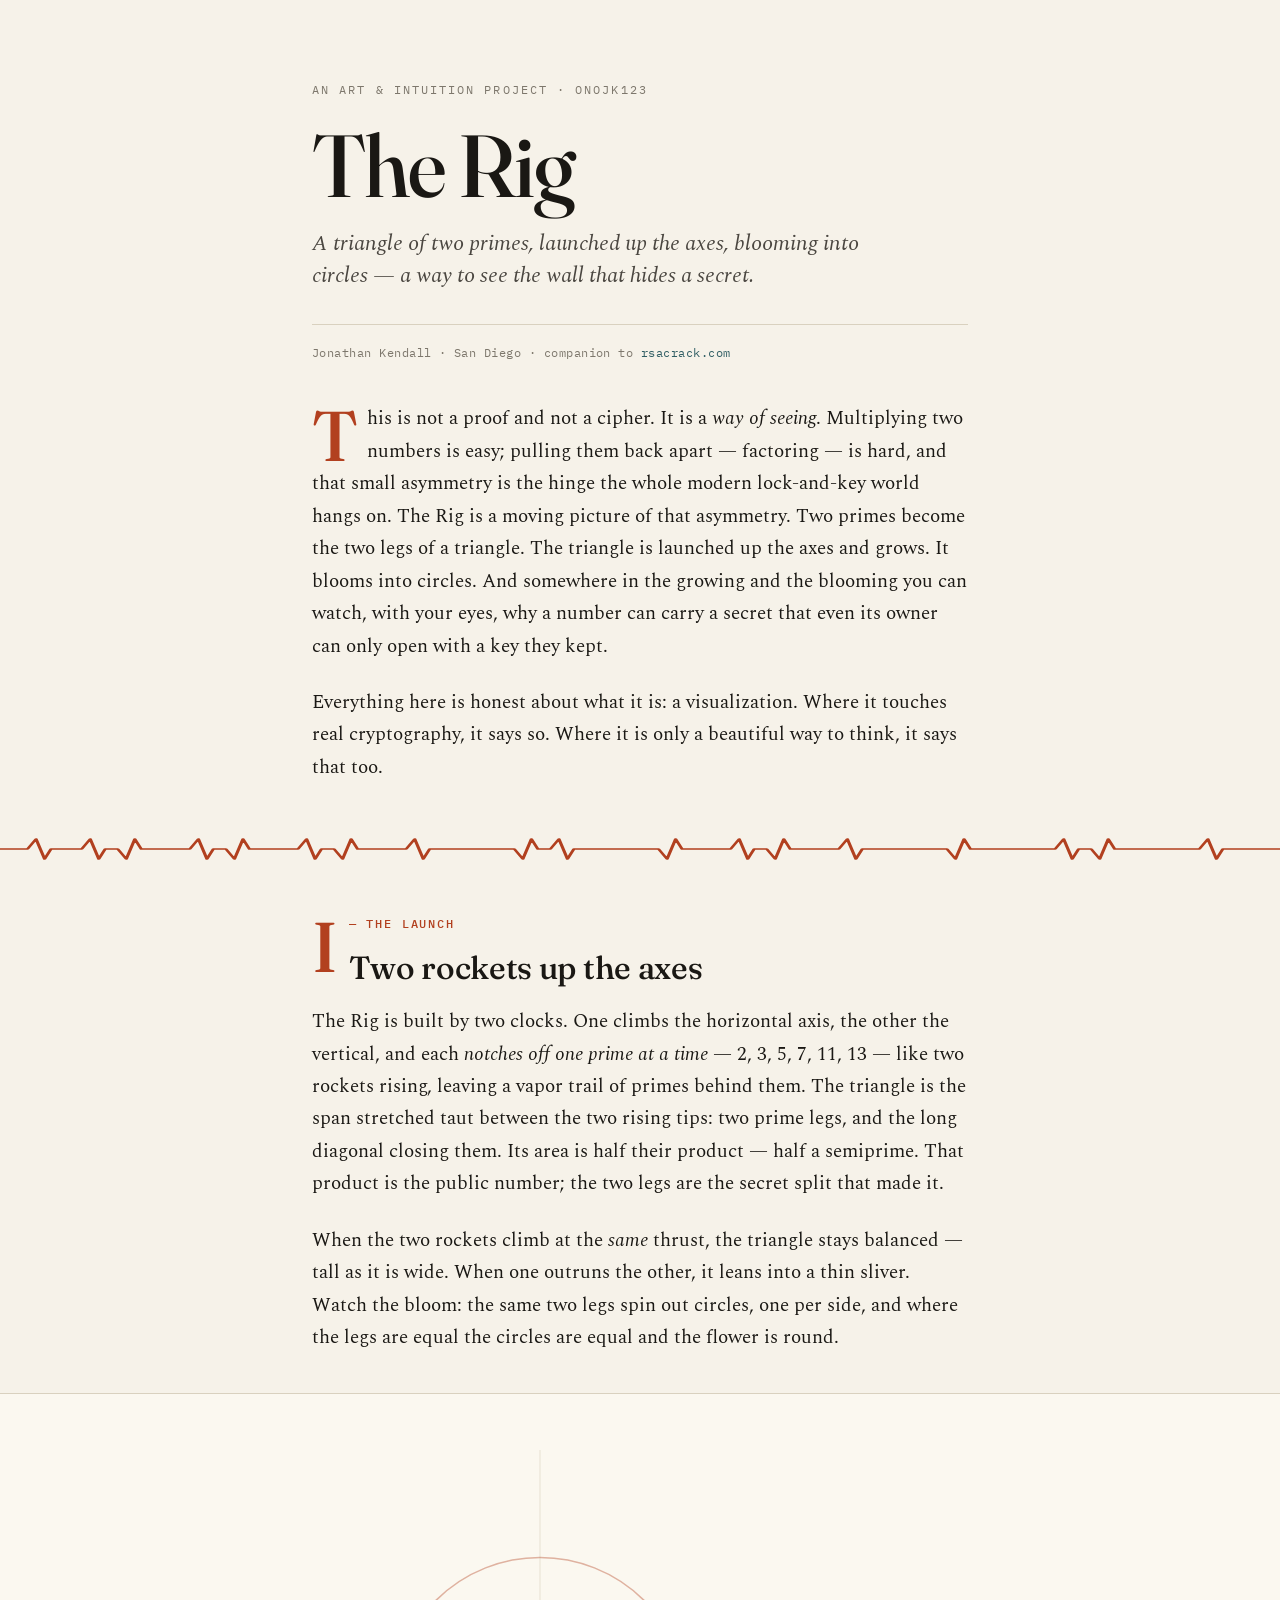
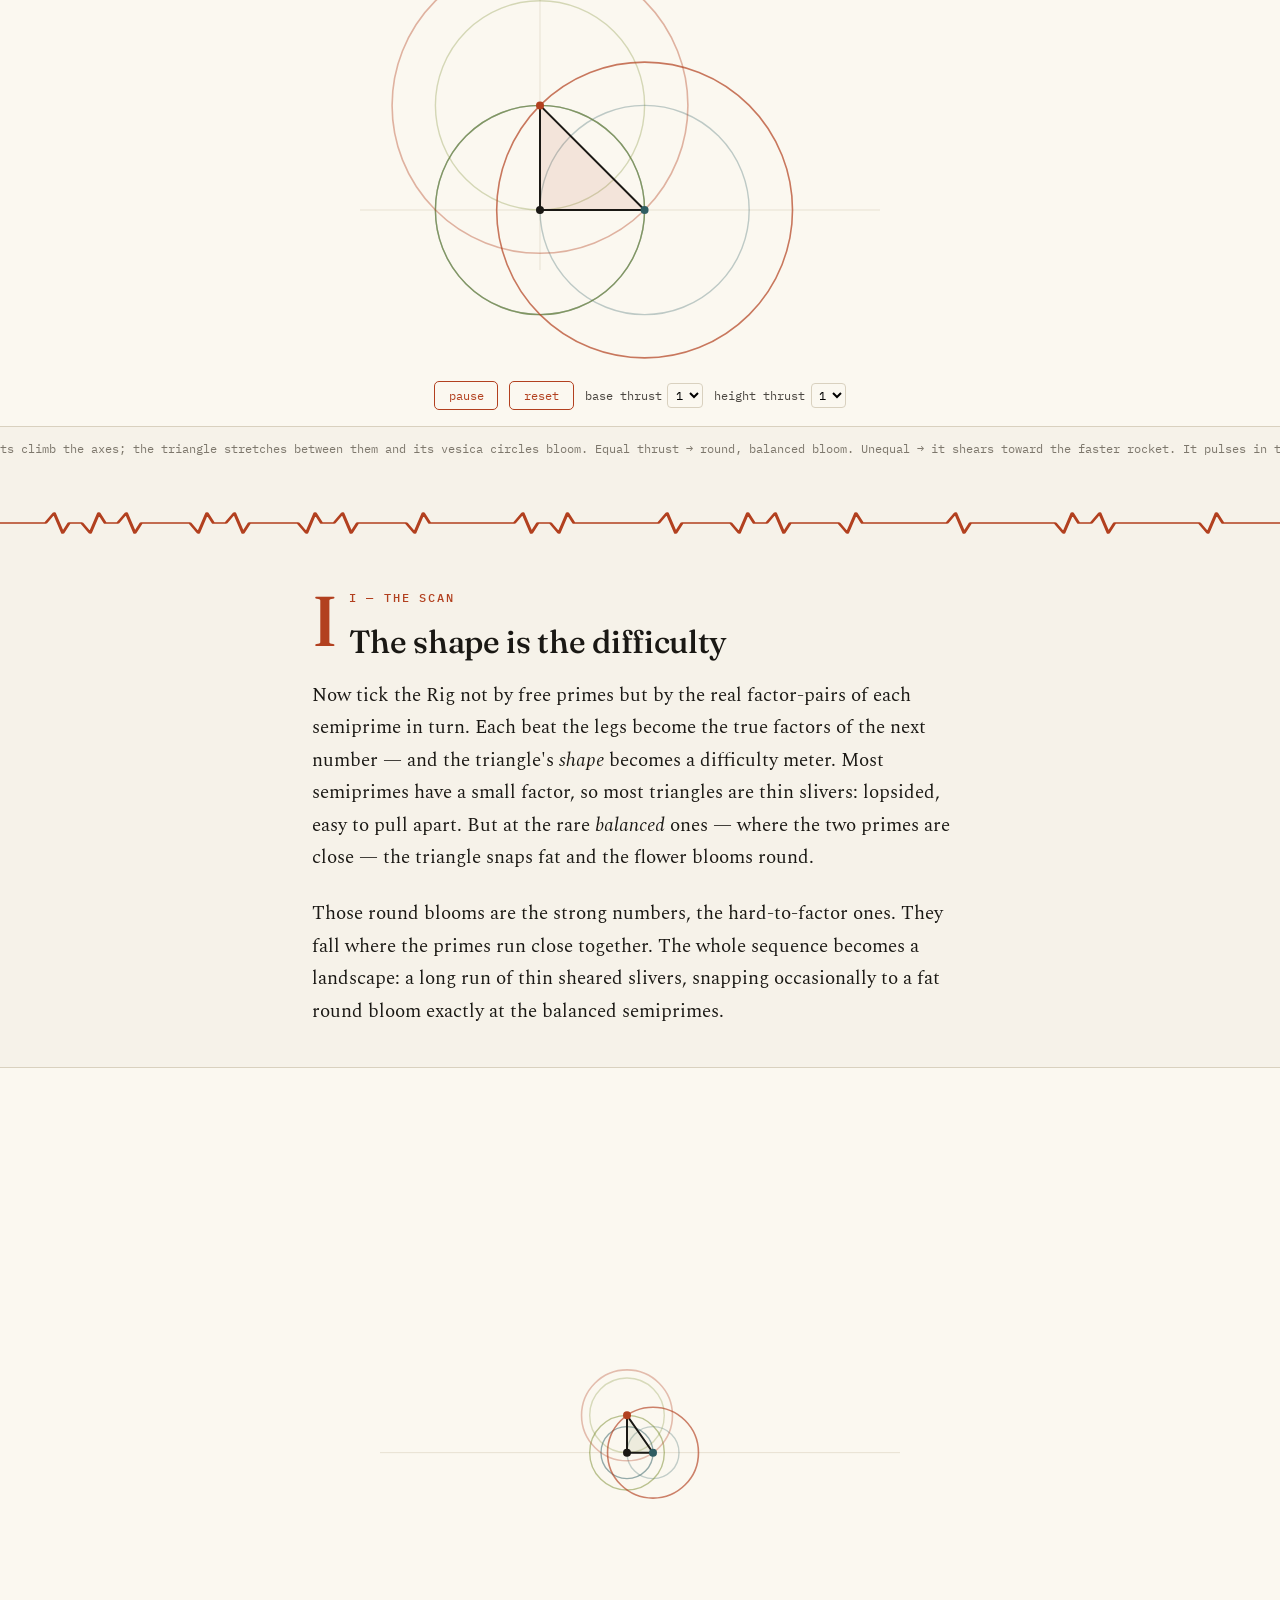
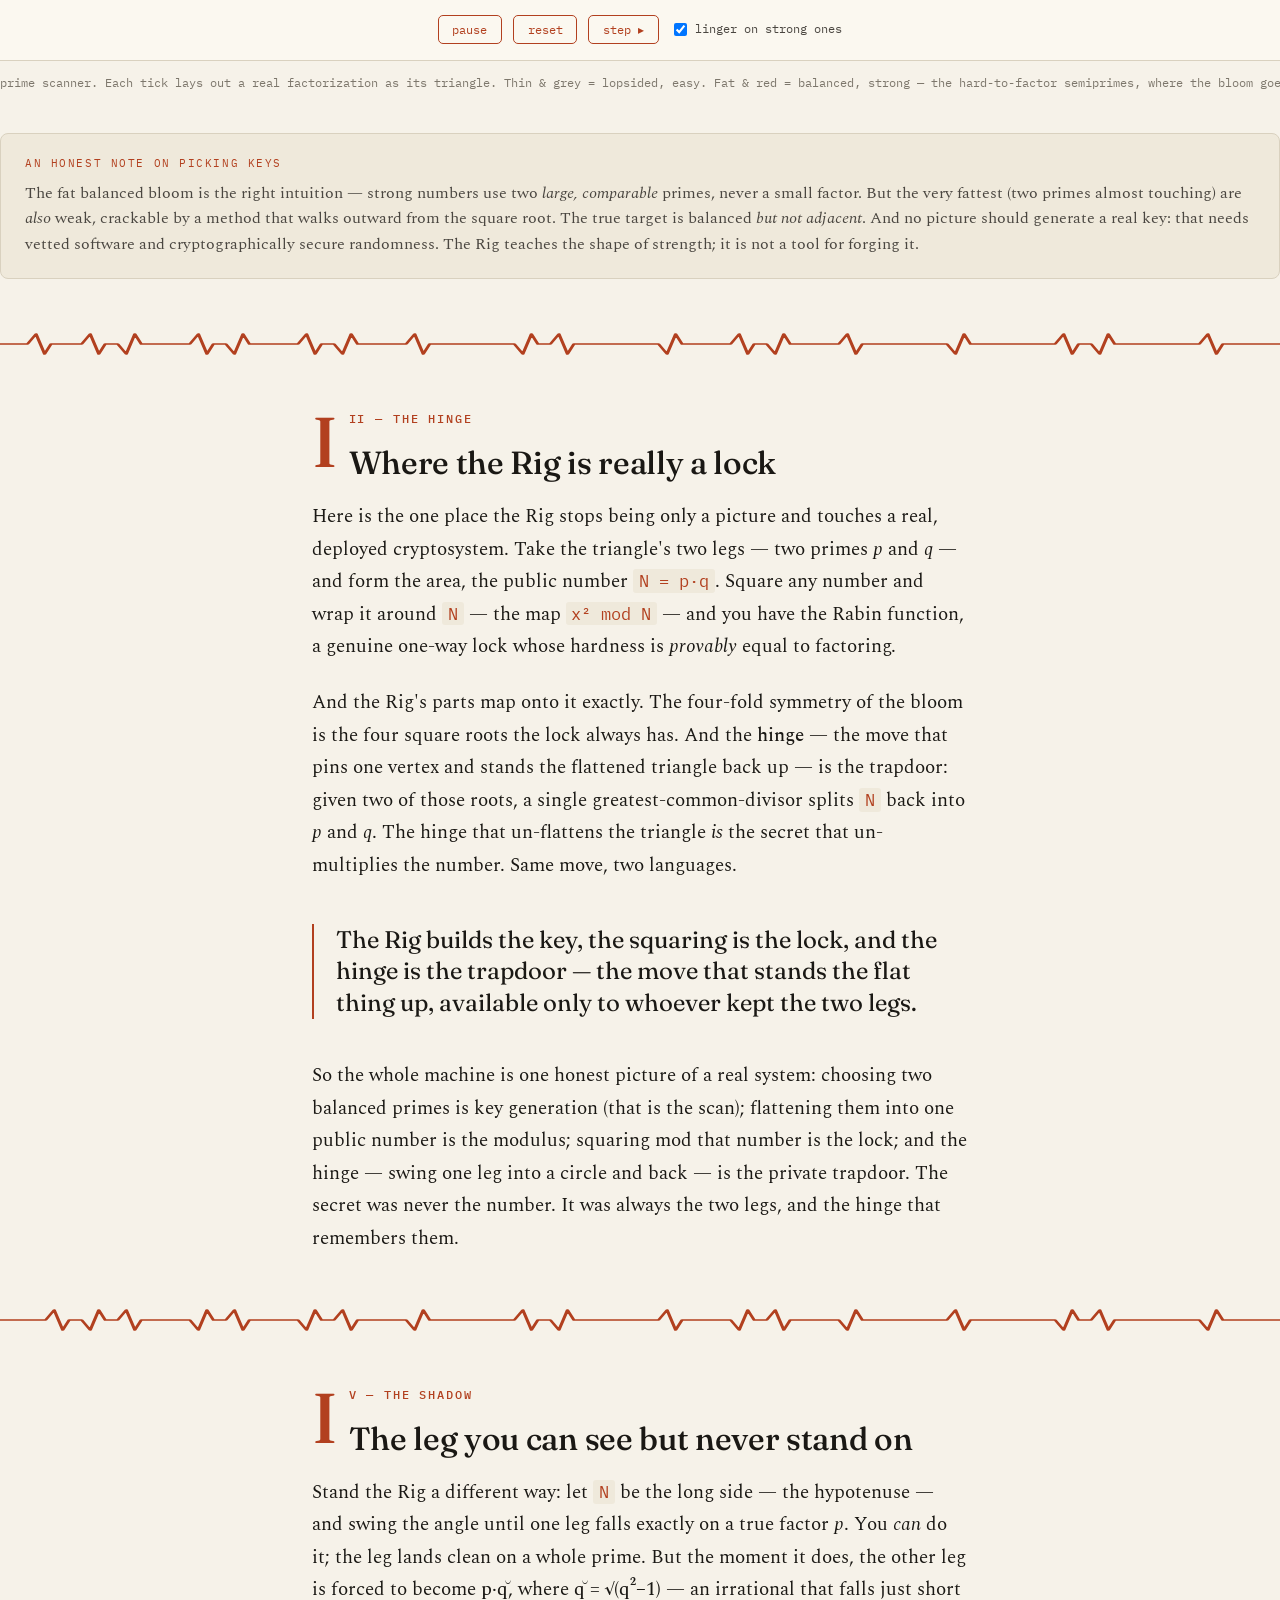
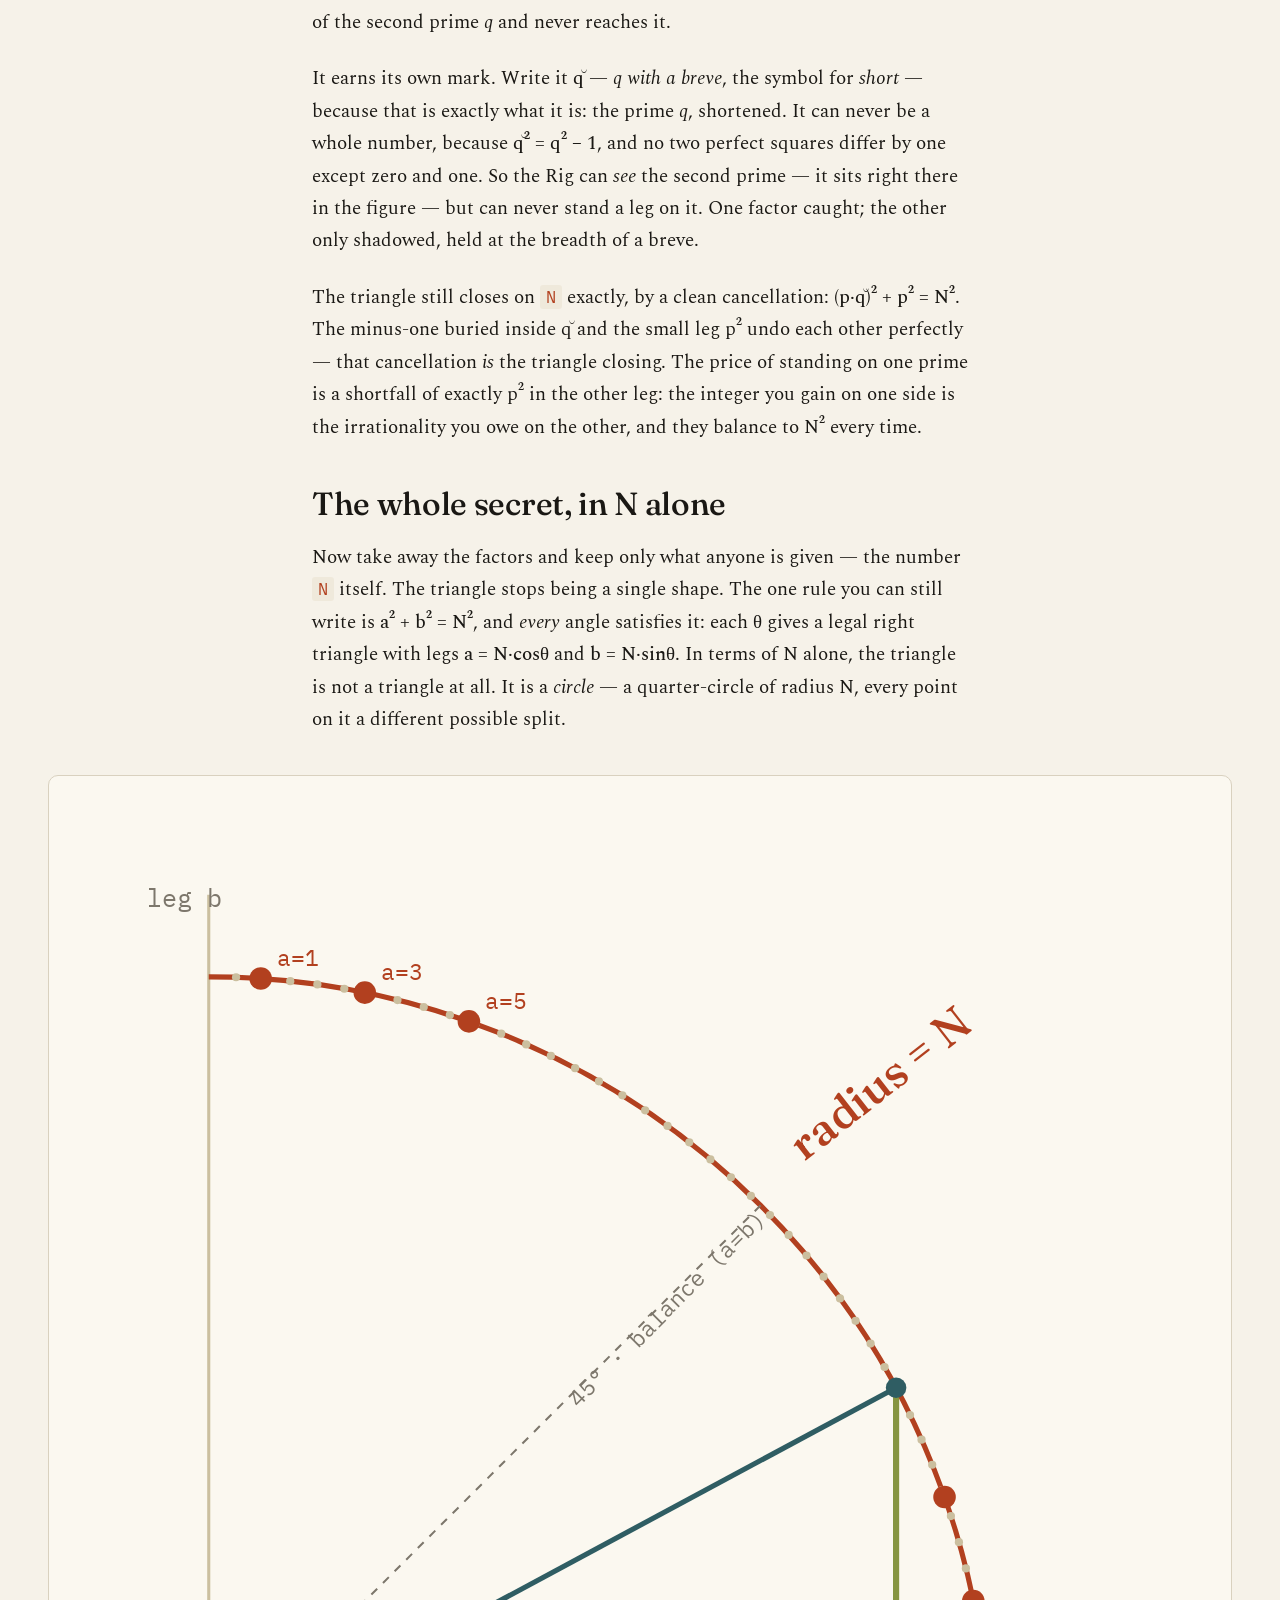
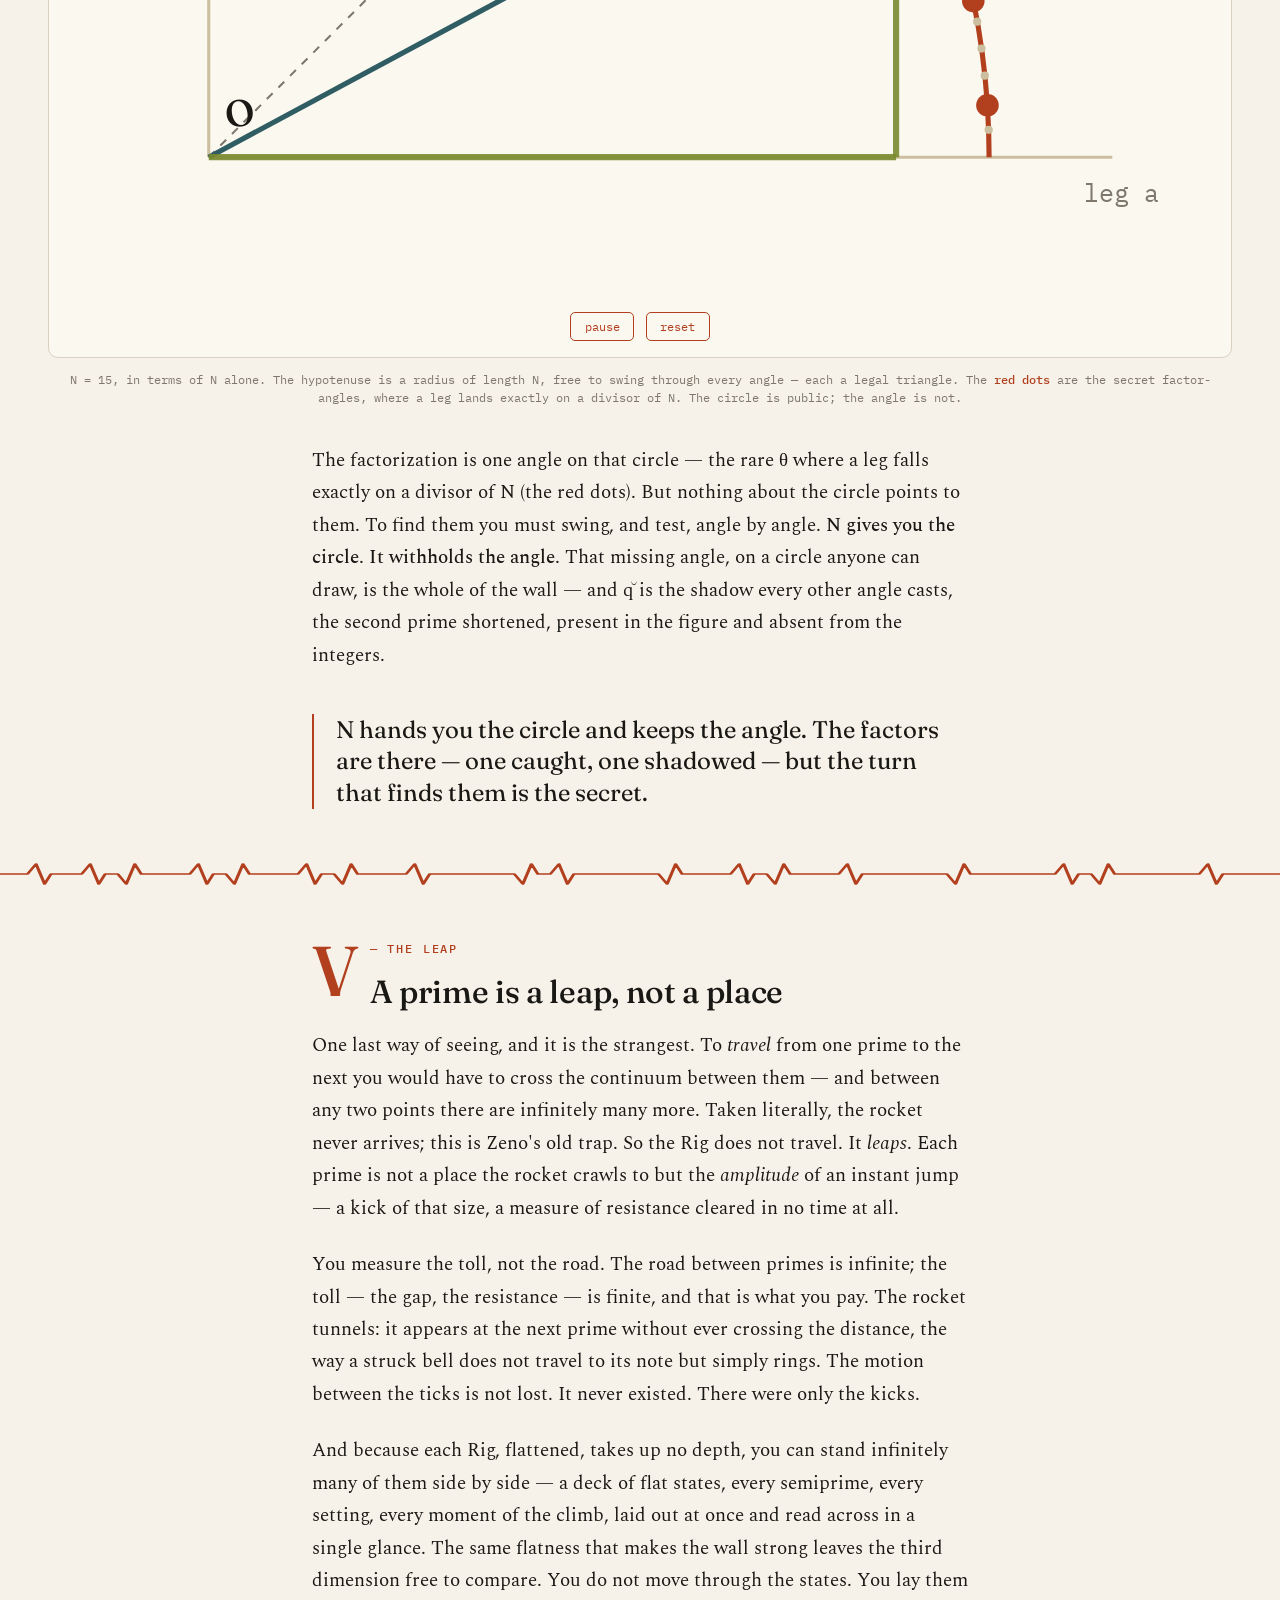
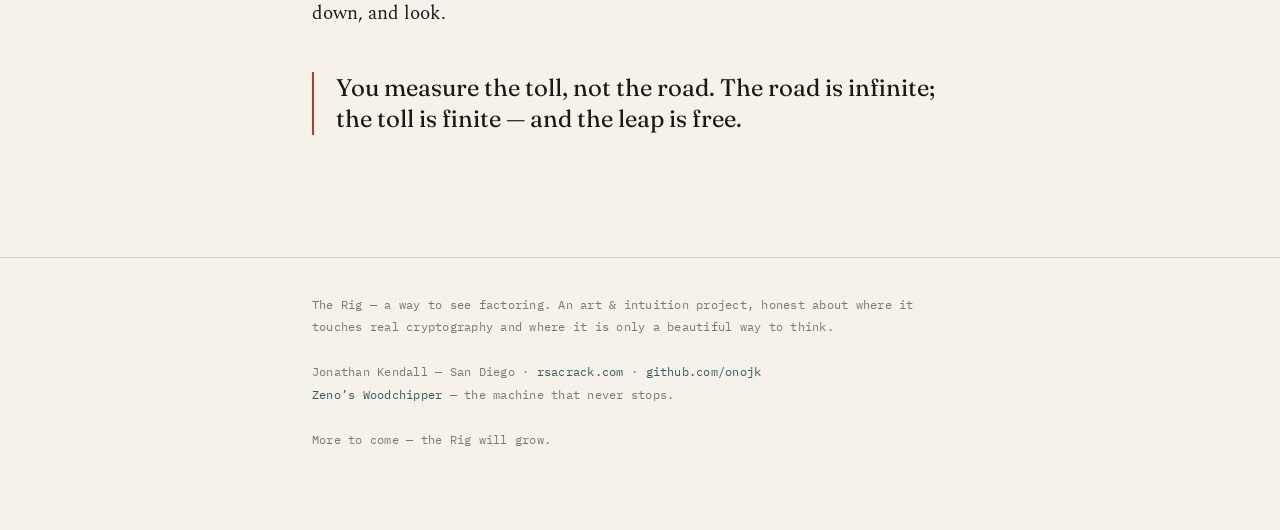
==== index.html @ 9f6d3a85 "Link Zeno's Woodchipper from the main page footer" ====
<!DOCTYPE html>
<html lang="en">
<head>
<meta charset="utf-8">
<meta name="viewport" content="width=device-width, initial-scale=1">
<title>The Rig — a way to see factoring</title>
<meta name="description" content="The Rig: a moving geometric picture of factoring and one-way functions. A triangle of two primes, launched up the axes, blooming into circles — a way to SEE why some numbers keep a secret. An art-and-intuition project by Jonathan Kendall.">
<meta property="og:title" content="The Rig — a way to see factoring">
<meta property="og:description" content="A triangle of two primes, launched up the axes, blooming into circles. A way to see the wall that hides a secret.">
<link rel="preconnect" href="https://fonts.googleapis.com">
<link rel="preconnect" href="https://fonts.gstatic.com" crossorigin>
<link href="https://fonts.googleapis.com/css2?family=Fraunces:opsz,wght@9..144,400;9..144,500;9..144,600&family=Spectral:ital,wght@0,400;0,500;1,400&family=IBM+Plex+Mono:wght@400;500&display=swap" rel="stylesheet">
<style>
  :root{
    --ink:#1a1814; --ink-soft:#4a4640; --ink-faint:#7d776c;
    --paper:#f6f2e9; --paper-deep:#efe9db; --line:#d9d1bf;
    --kink:#b2401f; --turn:#2f5d63; --leaf:#7a8b2f; --maxw:44rem;
  }
  *{box-sizing:border-box}
  html{-webkit-text-size-adjust:100%;scroll-behavior:smooth}
  body{margin:0;background:var(--paper);color:var(--ink);
    font-family:"Spectral",Georgia,serif;font-size:1.18rem;line-height:1.72;font-weight:400;
    -webkit-font-smoothing:antialiased;text-rendering:optimizeLegibility;}
  .wrap{max-width:var(--maxw);margin:0 auto;padding:0 1.5rem}

  header.masthead{padding:5rem 0 0;margin-bottom:2.5rem}
  .eyebrow{font-family:"IBM Plex Mono",monospace;font-size:.72rem;letter-spacing:.18em;
    text-transform:uppercase;color:var(--ink-faint);margin:0 0 1.4rem;}
  h1{font-family:"Fraunces",Georgia,serif;font-weight:500;font-size:clamp(3rem,9vw,5.5rem);
    line-height:.98;letter-spacing:-.02em;margin:0 0 1.2rem;}
  .standfirst{font-size:1.35rem;line-height:1.5;color:var(--ink-soft);font-style:italic;
    max-width:36rem;margin:0 0 2rem;}
  .byline{font-family:"IBM Plex Mono",monospace;font-size:.74rem;letter-spacing:.04em;
    color:var(--ink-faint);border-top:1px solid var(--line);padding-top:1.1rem;}
  .byline a{color:var(--turn);text-decoration:none;border-bottom:1px solid transparent;transition:border-color .2s}
  .byline a:hover{border-color:var(--turn)}

  .kinkrule{display:block;width:100%;height:34px;margin:3rem 0;overflow:visible}
  .kinkrule path{fill:none;stroke:var(--kink);stroke-width:1.5;stroke-linecap:round;stroke-linejoin:round}

  main{padding-bottom:1rem}
  p{margin:0 0 1.5rem}
  section > .wrap > p:first-of-type::first-letter{font-family:"Fraunces",serif;font-weight:500;float:left;
    font-size:4.4rem;line-height:.78;padding:.35rem .55rem 0 0;color:var(--kink);}
  h2{font-family:"Fraunces",Georgia,serif;font-weight:500;font-size:2rem;line-height:1.1;
    letter-spacing:-.01em;margin:1rem 0 1.3rem;color:var(--ink);}
  .section-no{display:block;font-family:"IBM Plex Mono",monospace;font-size:.72rem;letter-spacing:.16em;
    color:var(--kink);margin-bottom:.5rem;font-weight:500;}
  em{font-style:italic}
  strong{font-weight:500;color:var(--ink)}
  code{font-family:"IBM Plex Mono",monospace;font-size:.88em;background:var(--paper-deep);
    padding:.05em .35em;border-radius:3px;color:var(--kink);}

  blockquote{margin:2.6rem 0;padding:0 0 0 1.4rem;border-left:2px solid var(--kink);
    font-family:"Fraunces",serif;font-weight:400;font-size:1.5rem;line-height:1.32;color:var(--ink);}
  blockquote p{margin:0}

  figure{margin:2.4rem 0}
  figure.full{max-width:none;margin-left:calc(-1*max(0px,(100vw - var(--maxw))/2 - 1.5rem));
    margin-right:calc(-1*max(0px,(100vw - var(--maxw))/2 - 1.5rem));}
  .stage{background:#fbf8f0;border:1px solid var(--line);border-radius:10px;padding:1rem;
    display:flex;flex-direction:column;align-items:center;position:relative;}
  .stage canvas{display:block;max-width:100%;border-radius:6px;}
  figcaption{font-family:"IBM Plex Mono",monospace;font-size:.74rem;color:var(--ink-faint);
    margin-top:.8rem;line-height:1.5;text-align:center;}
  .controls{margin-top:.7rem;display:flex;gap:.7rem;flex-wrap:wrap;justify-content:center;align-items:center}
  button{font-family:"IBM Plex Mono",monospace;font-size:.76rem;padding:.38rem .85rem;border:1px solid var(--kink);
    background:#fbf8f0;color:var(--kink);border-radius:5px;cursor:pointer;transition:all .15s}
  button:hover{background:var(--kink);color:#fbf8f0}
  .controls label{font-family:"IBM Plex Mono",monospace;font-size:.74rem;color:var(--ink-soft);display:flex;align-items:center;gap:.35rem}
  select{font-family:"IBM Plex Mono",monospace;font-size:.74rem;padding:.2rem;border:1px solid var(--line);border-radius:4px;background:#fbf8f0}
  .readout{position:absolute;top:14px;left:18px;font-family:"IBM Plex Mono",monospace;font-size:.76rem;color:var(--ink-soft);line-height:1.5;pointer-events:none}
  .readout b{color:var(--kink)}
  .tag{display:inline-block;margin-top:3px;padding:1px 7px;border-radius:3px;font-size:.7rem}
  .tag.s{background:var(--kink);color:#fbf8f0}
  .tag.w{background:#dfe3d2;color:#5a5f3a}

  .honest{background:var(--paper-deep);border:1px solid var(--line);border-radius:8px;
    padding:1.3rem 1.5rem;margin:2.6rem 0;font-size:1rem;line-height:1.6;color:var(--ink-soft)}
  .honest .lbl{font-family:"IBM Plex Mono",monospace;font-size:.7rem;letter-spacing:.14em;
    text-transform:uppercase;color:var(--kink);margin-bottom:.5rem}

  footer{margin-top:4rem;border-top:1px solid var(--line);padding:2.2rem 0 5rem;
    font-family:"IBM Plex Mono",monospace;font-size:.78rem;line-height:1.8;color:var(--ink-faint);letter-spacing:.02em;}
  footer a{color:var(--turn);text-decoration:none;border-bottom:1px solid transparent;transition:border-color .2s}
  footer a:hover{border-color:var(--turn)}

  @media (max-width:560px){
    body{font-size:1.08rem}
    header.masthead{padding-top:3rem}
    .standfirst{font-size:1.15rem}
    figure.full{margin-left:-1rem;margin-right:-1rem}
  }
  @media (prefers-reduced-motion:no-preference){
    .kinkrule path{stroke-dasharray:1400;stroke-dashoffset:1400;animation:draw 2.4s ease-out forwards}
    @keyframes draw{to{stroke-dashoffset:0}}
  }
</style>
</head>
<body>
<header class="masthead">
  <div class="wrap">
    <p class="eyebrow">An art &amp; intuition project · onojk123</p>
    <h1>The Rig</h1>
    <p class="standfirst">A triangle of two primes, launched up the axes, blooming into circles — a way to <em>see</em> the wall that hides a secret.</p>
    <p class="byline">Jonathan Kendall · San Diego · companion to <a href="https://rsacrack.com">rsacrack.com</a></p>
  </div>
</header>

<main>

<section>
  <div class="wrap">
    <p>This is not a proof and not a cipher. It is a <em>way of seeing</em>. Multiplying two numbers is easy; pulling them back apart — factoring — is hard, and that small asymmetry is the hinge the whole modern lock-and-key world hangs on. The Rig is a moving picture of that asymmetry. Two primes become the two legs of a triangle. The triangle is launched up the axes and grows. It blooms into circles. And somewhere in the growing and the blooming you can watch, with your eyes, why a number can carry a secret that even its owner can only open with a key they kept.</p>
    <p>Everything here is honest about what it is: a visualization. Where it touches real cryptography, it says so. Where it is only a beautiful way to think, it says that too.</p>
  </div>
</section>

<svg class="kinkrule" viewBox="0 0 600 34" preserveAspectRatio="none" aria-hidden="true">
  <title>A rule that kinks only at the prime numbers, thinning as they do</title>
  <path d="M0,17 L12.9,17 L16.9,7 L20.9,27 L23.9,17 L38.3,17 L42.3,7 L46.3,27 L49.3,17 L55.2,17 L59.2,27 L63.2,7 L66.2,17 L89.0,17 L93.0,7 L97.0,27 L100.0,17 L105.9,17 L109.9,27 L113.9,7 L116.9,17 L139.7,17 L143.7,7 L147.7,27 L150.7,17 L156.6,17 L160.6,27 L164.6,7 L167.6,17 L190.4,17 L194.4,7 L198.4,27 L201.4,17 L241.1,17 L245.1,27 L249.1,7 L252.1,17 L258.0,17 L262.0,7 L266.0,27 L269.0,17 L308.7,17 L312.7,27 L316.7,7 L319.7,17 L342.5,17 L346.5,7 L350.5,27 L353.5,17 L359.4,17 L363.4,27 L367.4,7 L370.4,17 L393.2,17 L397.2,7 L401.2,27 L404.2,17 L443.9,17 L447.9,27 L451.9,7 L454.9,17 L494.6,17 L498.6,7 L502.6,27 L505.6,17 L511.5,17 L515.5,27 L519.5,7 L522.5,17 L562.2,17 L566.2,7 L570.2,27 L573.2,17 L600,17"/>
</svg>

<section>
  <div class="wrap">
    <p class="section-no">I — THE LAUNCH</p>
    <h2>Two rockets up the axes</h2>
    <p>The Rig is built by two clocks. One climbs the horizontal axis, the other the vertical, and each <em>notches off one prime at a time</em> — 2, 3, 5, 7, 11, 13 — like two rockets rising, leaving a vapor trail of primes behind them. The triangle is the span stretched taut between the two rising tips: two prime legs, and the long diagonal closing them. Its area is half their product — half a semiprime. That product is the public number; the two legs are the secret split that made it.</p>
    <p>When the two rockets climb at the <em>same</em> thrust, the triangle stays balanced — tall as it is wide. When one outruns the other, it leans into a thin sliver. Watch the bloom: the same two legs spin out circles, one per side, and where the legs are equal the circles are equal and the flower is round.</p>
  </div>

  <figure class="full">
    <div class="stage">
      <canvas id="flower" width="600" height="560"></canvas>
      <div class="readout" id="flowerHud"></div>
      <div class="controls">
        <button id="flowerPlay">pause</button>
        <button id="flowerReset">reset</button>
        <label>base thrust <select id="rb"><option>1</option><option>2</option><option>3</option></select></label>
        <label>height thrust <select id="rh"><option>1</option><option>2</option><option>3</option></select></label>
      </div>
    </div>
    <figcaption>The breathing rig. Two prime-rockets climb the axes; the triangle stretches between them and its vesica circles bloom. Equal thrust → round, balanced bloom. Unequal → it shears toward the faster rocket. It pulses in the jagged meter of the prime gaps.</figcaption>
  </figure>
</section>

<svg class="kinkrule" viewBox="0 0 600 34" preserveAspectRatio="none" aria-hidden="true">
  <title>The prime rule, thinning rightward</title>
  <path d="M0,17 L21.4,17 L25.4,7 L29.4,27 L32.4,17 L38.3,17 L42.3,27 L46.3,7 L49.3,17 L55.2,17 L59.2,7 L63.2,27 L66.2,17 L89.0,17 L93.0,27 L97.0,7 L100.0,17 L105.9,17 L109.9,7 L113.9,27 L116.9,17 L139.7,17 L143.7,27 L147.7,7 L150.7,17 L156.6,17 L160.6,7 L164.6,27 L167.6,17 L190.4,17 L194.4,27 L198.4,7 L201.4,17 L241.1,17 L245.1,7 L249.1,27 L252.1,17 L258.0,17 L262.0,27 L266.0,7 L269.0,17 L308.7,17 L312.7,7 L316.7,27 L319.7,17 L342.5,17 L346.5,27 L350.5,7 L353.5,17 L359.4,17 L363.4,7 L367.4,27 L370.4,17 L393.2,17 L397.2,27 L401.2,7 L404.2,17 L443.9,17 L447.9,7 L451.9,27 L454.9,17 L494.6,17 L498.6,27 L502.6,7 L505.6,17 L511.5,17 L515.5,7 L519.5,27 L522.5,17 L562.2,17 L566.2,27 L570.2,7 L573.2,17 L600,17"/>
</svg>

<section>
  <div class="wrap">
    <p class="section-no">II — THE SCAN</p>
    <h2>The shape is the difficulty</h2>
    <p>Now tick the Rig not by free primes but by the real factor-pairs of each semiprime in turn. Each beat the legs become the true factors of the next number — and the triangle's <em>shape</em> becomes a difficulty meter. Most semiprimes have a small factor, so most triangles are thin slivers: lopsided, easy to pull apart. But at the rare <em>balanced</em> ones — where the two primes are close — the triangle snaps fat and the flower blooms round.</p>
    <p>Those round blooms are the strong numbers, the hard-to-factor ones. They fall where the primes run close together. The whole sequence becomes a landscape: a long run of thin sheared slivers, snapping occasionally to a fat round bloom exactly at the balanced semiprimes.</p>
  </div>

  <figure class="full">
    <div class="stage">
      <canvas id="scanner" width="600" height="520"></canvas>
      <div class="readout" id="scanHud"></div>
      <div class="controls">
        <button id="scanPlay">pause</button>
        <button id="scanReset">reset</button>
        <button id="scanStep">step ▸</button>
        <label><input type="checkbox" id="scanHold" checked> linger on strong ones</label>
      </div>
    </div>
    <figcaption>The semiprime scanner. Each tick lays out a real factorization as its triangle. Thin &amp; grey = lopsided, easy. Fat &amp; red = balanced, strong — the hard-to-factor semiprimes, where the bloom goes round.</figcaption>
  </figure>

  <div class="honest">
    <div class="lbl">An honest note on picking keys</div>
    The fat balanced bloom is the right intuition — strong numbers use two <em>large, comparable</em> primes, never a small factor. But the very fattest (two primes almost touching) are <em>also</em> weak, crackable by a method that walks outward from the square root. The true target is balanced <em>but not adjacent</em>. And no picture should generate a real key: that needs vetted software and cryptographically secure randomness. The Rig teaches the shape of strength; it is not a tool for forging it.
  </div>
</section>

<svg class="kinkrule" viewBox="0 0 600 34" preserveAspectRatio="none" aria-hidden="true">
  <title>The prime rule</title>
  <path d="M0,17 L12.9,17 L16.9,7 L20.9,27 L23.9,17 L38.3,17 L42.3,7 L46.3,27 L49.3,17 L55.2,17 L59.2,27 L63.2,7 L66.2,17 L89.0,17 L93.0,7 L97.0,27 L100.0,17 L105.9,17 L109.9,27 L113.9,7 L116.9,17 L139.7,17 L143.7,7 L147.7,27 L150.7,17 L156.6,17 L160.6,27 L164.6,7 L167.6,17 L190.4,17 L194.4,7 L198.4,27 L201.4,17 L241.1,17 L245.1,27 L249.1,7 L252.1,17 L258.0,17 L262.0,7 L266.0,27 L269.0,17 L308.7,17 L312.7,27 L316.7,7 L319.7,17 L342.5,17 L346.5,7 L350.5,27 L353.5,17 L359.4,17 L363.4,27 L367.4,7 L370.4,17 L393.2,17 L397.2,7 L401.2,27 L404.2,17 L443.9,17 L447.9,27 L451.9,7 L454.9,17 L494.6,17 L498.6,7 L502.6,27 L505.6,17 L511.5,17 L515.5,27 L519.5,7 L522.5,17 L562.2,17 L566.2,7 L570.2,27 L573.2,17 L600,17"/>
</svg>

<section>
  <div class="wrap">
    <p class="section-no">III — THE HINGE</p>
    <h2>Where the Rig is really a lock</h2>
    <p>Here is the one place the Rig stops being only a picture and touches a real, deployed cryptosystem. Take the triangle's two legs — two primes <em>p</em> and <em>q</em> — and form the area, the public number <code>N = p·q</code>. Square any number and wrap it around <code>N</code> — the map <code>x² mod N</code> — and you have the Rabin function, a genuine one-way lock whose hardness is <em>provably</em> equal to factoring.</p>
    <p>And the Rig's parts map onto it exactly. The four-fold symmetry of the bloom is the four square roots the lock always has. And the <strong>hinge</strong> — the move that pins one vertex and stands the flattened triangle back up — is the trapdoor: given two of those roots, a single greatest-common-divisor splits <code>N</code> back into <em>p</em> and <em>q</em>. The hinge that un-flattens the triangle <em>is</em> the secret that un-multiplies the number. Same move, two languages.</p>
    <blockquote><p>The Rig builds the key, the squaring is the lock, and the hinge is the trapdoor — the move that stands the flat thing up, available only to whoever kept the two legs.</p></blockquote>
    <p>So the whole machine is one honest picture of a real system: choosing two balanced primes is key generation (that is the scan); flattening them into one public number is the modulus; squaring mod that number is the lock; and the hinge — swing one leg into a circle and back — is the private trapdoor. The secret was never the number. It was always the two legs, and the hinge that remembers them.</p>
  </div>
</section>

<svg class="kinkrule" viewBox="0 0 600 34" preserveAspectRatio="none" aria-hidden="true">
  <title>The prime rule</title>
  <path d="M0,17 L21.4,17 L25.4,7 L29.4,27 L32.4,17 L38.3,17 L42.3,27 L46.3,7 L49.3,17 L55.2,17 L59.2,7 L63.2,27 L66.2,17 L89.0,17 L93.0,27 L97.0,7 L100.0,17 L105.9,17 L109.9,7 L113.9,27 L116.9,17 L139.7,17 L143.7,27 L147.7,7 L150.7,17 L156.6,17 L160.6,7 L164.6,27 L167.6,17 L190.4,17 L194.4,27 L198.4,7 L201.4,17 L241.1,17 L245.1,7 L249.1,27 L252.1,17 L258.0,17 L262.0,27 L266.0,7 L269.0,17 L308.7,17 L312.7,7 L316.7,27 L319.7,17 L342.5,17 L346.5,27 L350.5,7 L353.5,17 L359.4,17 L363.4,7 L367.4,27 L370.4,17 L393.2,17 L397.2,27 L401.2,7 L404.2,17 L443.9,17 L447.9,7 L451.9,27 L454.9,17 L494.6,17 L498.6,27 L502.6,7 L505.6,17 L511.5,17 L515.5,7 L519.5,27 L522.5,17 L562.2,17 L566.2,27 L570.2,7 L573.2,17 L600,17"/>
</svg>

<section>
  <div class="wrap">
    <p class="section-no">IV — THE SHADOW</p>
    <h2>The leg you can see but never stand on</h2>
    <p>Stand the Rig a different way: let <code>N</code> be the long side — the hypotenuse — and swing the angle until one leg falls exactly on a true factor <em>p</em>. You <em>can</em> do it; the leg lands clean on a whole prime. But the moment it does, the other leg is forced to become <strong>p·q̆</strong>, where <strong>q̆ = √(q²−1)</strong> — an irrational that falls just short of the second prime <em>q</em> and never reaches it.</p>
    <p>It earns its own mark. Write it <strong>q̆</strong> — <em>q with a breve</em>, the symbol for <em>short</em> — because that is exactly what it is: the prime <em>q</em>, shortened. It can never be a whole number, because <strong>q̆² = q² − 1</strong>, and no two perfect squares differ by one except zero and one. So the Rig can <em>see</em> the second prime — it sits right there in the figure — but can never stand a leg on it. One factor caught; the other only shadowed, held at the breadth of a breve.</p>
    <p>The triangle still closes on <code>N</code> exactly, by a clean cancellation: <strong>(p·q̆)² + p² = N²</strong>. The minus-one buried inside q̆ and the small leg p² undo each other perfectly — that cancellation <em>is</em> the triangle closing. The price of standing on one prime is a shortfall of exactly p² in the other leg: the integer you gain on one side is the irrationality you owe on the other, and they balance to N² every time.</p>

    <h2 style="margin-top:2.6rem">The whole secret, in N alone</h2>
    <p>Now take away the factors and keep only what anyone is given — the number <code>N</code> itself. The triangle stops being a single shape. The one rule you can still write is <strong>a² + b² = N²</strong>, and <em>every</em> angle satisfies it: each θ gives a legal right triangle with legs <strong>a = N·cosθ</strong> and <strong>b = N·sinθ</strong>. In terms of N alone, the triangle is not a triangle at all. It is a <em>circle</em> — a quarter-circle of radius N, every point on it a different possible split.</p>

    <figure class="full">
      <div class="stage">
        <svg id="circleN" viewBox="0 0 560 540" xmlns="http://www.w3.org/2000/svg" role="img" aria-label="A quarter circle of radius N; the hypotenuse swings as a radius; factors hide at the angles where a leg divides N">
          <line x1="70" y1="470" x2="510" y2="470" stroke="#cbbf9f" stroke-width="1.5"/>
          <line x1="70" y1="470" x2="70" y2="50" stroke="#cbbf9f" stroke-width="1.5"/>
          <text x="496" y="492" font-family="IBM Plex Mono,monospace" font-size="12" fill="#7d776c">leg a</text>
          <text x="40" y="56" font-family="IBM Plex Mono,monospace" font-size="12" fill="#7d776c">leg b</text>
          <path d="M 450,470 A 380,380 0 0,0 70,90" fill="none" stroke="#b2401f" stroke-width="2.5"/>
          <text x="360" y="180" font-family="Fraunces,serif" font-size="22" font-weight="500" fill="#b2401f" transform="rotate(-38 360 180)">radius = N</text>
          <line x1="70" y1="470" x2="338.7" y2="201.3" stroke="#7d776c" stroke-width="1" stroke-dasharray="4 4"/>
          <text x="250" y="300" font-family="IBM Plex Mono,monospace" font-size="11" fill="#7d776c" transform="rotate(-45 250 300)">45° · balance (a=b)</text>
          <g id="cnDots"></g>
          <line id="cnRadius" x1="70" y1="470" x2="450" y2="470" stroke="#2f5d63" stroke-width="2.5"/>
          <line id="cnLegA" x1="70" y1="470" x2="450" y2="470" stroke="#7a8b2f" stroke-width="3" opacity="0.9"/>
          <line id="cnLegB" x1="450" y1="470" x2="450" y2="470" stroke="#7a8b2f" stroke-width="3" opacity="0.9"/>
          <circle id="cnTip" cx="450" cy="470" r="5" fill="#2f5d63"/>
          <g id="cnFactors"></g>
          <text x="78" y="455" font-family="Fraunces,serif" font-size="18" font-weight="500" fill="#1a1814">O</text>
        </svg>
        <div class="controls">
          <button id="cnPlay">pause</button>
          <button id="cnReset">reset</button>
        </div>
      </div>
      <figcaption>N = 15, in terms of N alone. The hypotenuse is a radius of length N, free to swing through every angle — each a legal triangle. The <strong style="color:#b2401f">red dots</strong> are the secret factor-angles, where a leg lands exactly on a divisor of N. The circle is public; the angle is not.</figcaption>
    </figure>

    <p>The factorization is one angle on that circle — the rare θ where a leg falls exactly on a divisor of N (the red dots). But nothing about the circle points to them. To find them you must swing, and test, angle by angle. <strong>N gives you the circle. It withholds the angle.</strong> That missing angle, on a circle anyone can draw, is the whole of the wall — and q̆ is the shadow every other angle casts, the second prime shortened, present in the figure and absent from the integers.</p>
    <blockquote><p>N hands you the circle and keeps the angle. The factors are there — one caught, one shadowed — but the turn that finds them is the secret.</p></blockquote>
  </div>
</section>

<svg class="kinkrule" viewBox="0 0 600 34" preserveAspectRatio="none" aria-hidden="true">
  <title>The prime rule</title>
  <path d="M0,17 L12.9,17 L16.9,7 L20.9,27 L23.9,17 L38.3,17 L42.3,7 L46.3,27 L49.3,17 L55.2,17 L59.2,27 L63.2,7 L66.2,17 L89.0,17 L93.0,7 L97.0,27 L100.0,17 L105.9,17 L109.9,27 L113.9,7 L116.9,17 L139.7,17 L143.7,7 L147.7,27 L150.7,17 L156.6,17 L160.6,27 L164.6,7 L167.6,17 L190.4,17 L194.4,7 L198.4,27 L201.4,17 L241.1,17 L245.1,27 L249.1,7 L252.1,17 L258.0,17 L262.0,7 L266.0,27 L269.0,17 L308.7,17 L312.7,27 L316.7,7 L319.7,17 L342.5,17 L346.5,7 L350.5,27 L353.5,17 L359.4,17 L363.4,27 L367.4,7 L370.4,17 L393.2,17 L397.2,7 L401.2,27 L404.2,17 L443.9,17 L447.9,27 L451.9,7 L454.9,17 L494.6,17 L498.6,7 L502.6,27 L505.6,17 L511.5,17 L515.5,27 L519.5,7 L522.5,17 L562.2,17 L566.2,7 L570.2,27 L573.2,17 L600,17"/>
</svg>

<section>
  <div class="wrap">
    <p class="section-no">V — THE LEAP</p>
    <h2>A prime is a leap, not a place</h2>
    <p>One last way of seeing, and it is the strangest. To <em>travel</em> from one prime to the next you would have to cross the continuum between them — and between any two points there are infinitely many more. Taken literally, the rocket never arrives; this is Zeno's old trap. So the Rig does not travel. It <em>leaps</em>. Each prime is not a place the rocket crawls to but the <em>amplitude</em> of an instant jump — a kick of that size, a measure of resistance cleared in no time at all.</p>
    <p>You measure the toll, not the road. The road between primes is infinite; the toll — the gap, the resistance — is finite, and that is what you pay. The rocket tunnels: it appears at the next prime without ever crossing the distance, the way a struck bell does not travel to its note but simply rings. The motion between the ticks is not lost. It never existed. There were only the kicks.</p>
    <p>And because each Rig, flattened, takes up no depth, you can stand infinitely many of them side by side — a deck of flat states, every semiprime, every setting, every moment of the climb, laid out at once and read across in a single glance. The same flatness that makes the wall strong leaves the third dimension free to compare. You do not move through the states. You lay them down, and look.</p>
    <blockquote><p>You measure the toll, not the road. The road is infinite; the toll is finite — and the leap is free.</p></blockquote>
  </div>
</section>

</main>

<footer>
  <div class="wrap">
    The Rig — a way to see factoring. An art &amp; intuition project, honest about where it touches real cryptography and where it is only a beautiful way to think.<br><br>
    Jonathan Kendall — San Diego · <a href="https://rsacrack.com">rsacrack.com</a> · <a href="https://github.com/onojk">github.com/onojk</a><br>
    <a href="/zenochipper/">Zeno’s Woodchipper</a> — the machine that never stops.<br><br>More to come — the Rig will grow.
  </div>
</footer>

<script>
// ---------- shared ----------
function isP(n){if(n<2)return false;for(let d=2;d*d<=n;d++)if(n%d===0)return false;return true;}
const PRIMES=[];for(let n=2;PRIMES.length<200;n++)if(isP(n))PRIMES.push(n);
function easeu(u){return u<.5?2*u*u:1-Math.pow(-2*u+2,2)/2;}
function lerp(a,b,u){return a+(b-a)*u;}

// ---------- FLOWER (two-rate breathing rig) ----------
(function(){
  const cv=document.getElementById('flower'), ctx=cv.getContext('2d'), hud=document.getElementById('flowerHud');
  const cx0=200, cy0=400; let bi=0,hi=0,t=0,playing=true,rb=1,rh=1; const beat=44;
  function frame(){
    ctx.clearRect(0,0,600,560);
    const u=easeu(Math.min(1,t/beat));
    const bp=PRIMES[bi],bn=PRIMES[Math.min(bi+rb,PRIMES.length-1)];
    const hp=PRIMES[hi],hn=PRIMES[Math.min(hi+rh,PRIMES.length-1)];
    const p=lerp(bp,bn,u),q=lerp(hp,hn,u),hyp=Math.hypot(p,q);
    const span=Math.max(p,q,hyp), s=Math.min(11,230/span);
    const O=[cx0,cy0],B=[cx0+p*s,cy0],H=[cx0,cy0-q*s];
    ctx.strokeStyle='#e7e1d2';ctx.lineWidth=1;
    ctx.beginPath();ctx.moveTo(cx0-180,cy0);ctx.lineTo(cx0+340,cy0);ctx.stroke();
    ctx.beginPath();ctx.moveTo(cx0,cy0+60);ctx.lineTo(cx0,cy0-360);ctx.stroke();
    function circle(c,r,col,w,a){ctx.beginPath();ctx.arc(c[0],c[1],r*s,0,7);ctx.strokeStyle=col;ctx.globalAlpha=a;ctx.lineWidth=w;ctx.stroke();ctx.globalAlpha=1;}
    circle(O,p,'#2f5d63',1.4,.55);circle(B,p,'#2f5d63',1.4,.30);
    circle(O,q,'#7a8b2f',1.4,.55);circle(H,q,'#7a8b2f',1.4,.30);
    circle(B,hyp,'#b2401f',1.6,.7);circle(H,hyp,'#b2401f',1.6,.38);
    ctx.beginPath();ctx.moveTo(O[0],O[1]);ctx.lineTo(B[0],B[1]);ctx.lineTo(H[0],H[1]);ctx.closePath();
    ctx.fillStyle='rgba(178,64,31,0.10)';ctx.fill();ctx.strokeStyle='#1a1814';ctx.lineWidth=2;ctx.stroke();
    for(const[v,c] of [[O,'#1a1814'],[B,'#2f5d63'],[H,'#b2401f']]){ctx.beginPath();ctx.arc(v[0],v[1],4,0,7);ctx.fillStyle=c;ctx.fill();}
    const sh=Math.abs(p-q)<0.6?'balanced':(q>p?'sheared up':'sheared out');
    hud.innerHTML='base p = <b>'+bp+'</b> &nbsp; height q = <b>'+hp+'</b><br>ratio q/p = <b>'+(q/p).toFixed(2)+'</b><br>'+sh;
    if(playing){t++;if(t>=beat){t=0;bi+=rb;hi+=rh;if(bi>=PRIMES.length-rb-1||hi>=PRIMES.length-rh-1){bi=0;hi=0;}}}
    requestAnimationFrame(frame);
  }
  document.getElementById('flowerPlay').onclick=function(){playing=!playing;this.textContent=playing?'pause':'play';};
  document.getElementById('flowerReset').onclick=()=>{bi=0;hi=0;t=0;};
  document.getElementById('rb').onchange=function(){rb=+this.value;bi=0;hi=0;t=0;};
  document.getElementById('rh').onchange=function(){rh=+this.value;bi=0;hi=0;t=0;};
  frame();
})();

// ---------- SCANNER (semiprime pairs) ----------
(function(){
  const pset=new Set(PRIMES);
  const SEMIS=[];
  for(let N=4;N<400 && SEMIS.length<90;N++){
    for(const p of PRIMES){ if(p*p>N)break; if(N%p===0 && pset.has(N/p)){ SEMIS.push({N:N,p:p,q:N/p,gap:N/p-p,strong:(N/p-p)<=2}); break; } }
  }
  const cv=document.getElementById('scanner'), ctx=cv.getContext('2d'), hud=document.getElementById('scanHud');
  const cx0=300, cy0=350; let i=0,t=0,playing=true,hold=true;
  function beatFor(s){return (hold&&s.strong)?90:38;}
  function draw(s,prev,u){
    ctx.clearRect(0,0,600,520);
    const p=lerp(prev.p,s.p,u),q=lerp(prev.q,s.q,u),hyp=Math.hypot(p,q);
    const span=Math.max(p,q,hyp), sc=Math.min(13,140/span);
    const O=[cx0-p*sc/2,cy0+q*sc/2],B=[cx0+p*sc/2,cy0+q*sc/2],H=[cx0-p*sc/2,cy0-q*sc/2];
    ctx.strokeStyle='#e7e1d2';ctx.lineWidth=1;ctx.beginPath();ctx.moveTo(40,cy0+q*sc/2);ctx.lineTo(560,cy0+q*sc/2);ctx.stroke();
    function circle(c,r,col,w,a){ctx.beginPath();ctx.arc(c[0],c[1],r*sc,0,7);ctx.strokeStyle=col;ctx.globalAlpha=a;ctx.lineWidth=w;ctx.stroke();ctx.globalAlpha=1;}
    circle(O,p,'#2f5d63',1.4,.5);circle(B,p,'#2f5d63',1.4,.28);
    circle(O,q,'#7a8b2f',1.4,.5);circle(H,q,'#7a8b2f',1.4,.28);
    circle(B,hyp,'#b2401f',1.6,.65);circle(H,hyp,'#b2401f',1.6,.32);
    ctx.beginPath();ctx.moveTo(O[0],O[1]);ctx.lineTo(B[0],B[1]);ctx.lineTo(H[0],H[1]);ctx.closePath();
    const bal=Math.abs(p-q)/Math.max(p,q)<0.18;
    ctx.fillStyle=bal?'rgba(178,64,31,0.20)':'rgba(120,130,60,0.10)';ctx.fill();
    ctx.strokeStyle='#1a1814';ctx.lineWidth=2;ctx.stroke();
    for(const[v,c] of [[O,'#1a1814'],[B,'#2f5d63'],[H,'#b2401f']]){ctx.beginPath();ctx.arc(v[0],v[1],4,0,7);ctx.fillStyle=c;ctx.fill();}
    const tag=s.strong?'<span class="tag s">balanced · strong</span>':'<span class="tag w">lopsided · easy</span>';
    hud.innerHTML='N = <b>'+s.N+'</b> = '+s.p+' × '+s.q+'<br>gap '+s.gap+' &nbsp; ratio '+(s.q/s.p).toFixed(2)+'<br>'+tag;
  }
  function frame(){
    const s=SEMIS[i], prev=SEMIS[(i-1+SEMIS.length)%SEMIS.length], beat=beatFor(s);
    draw(s,prev,easeu(Math.min(1,t/beat)));
    if(playing){t++;if(t>=beat){t=0;i=(i+1)%SEMIS.length;}}
    requestAnimationFrame(frame);
  }
  document.getElementById('scanPlay').onclick=function(){playing=!playing;this.textContent=playing?'pause':'play';};
  document.getElementById('scanReset').onclick=()=>{i=0;t=0;};
  document.getElementById('scanStep').onclick=()=>{playing=false;document.getElementById('scanPlay').textContent='play';i=(i+1)%SEMIS.length;t=0;};
  document.getElementById('scanHold').onchange=function(){hold=this.checked;};
  frame();
})();

// ---------- TRIANGLE IN TERMS OF N (the circle of radius N) ----------
(function(){
  const N=15, OX=70, OY=470, R=380;
  const svg=document.getElementById('circleN');
  if(!svg) return;
  let dotsHTML='';
  for(let i=1;i<=44;i++){
    const th=i/45*Math.PI/2;
    const x=OX+R*Math.cos(th), y=OY-R*Math.sin(th);
    dotsHTML+='<circle cx="'+x.toFixed(1)+'" cy="'+y.toFixed(1)+'" r="2" fill="#cbbf9f"/>';
  }
  document.getElementById('cnDots').innerHTML=dotsHTML;
  const divs=[]; for(let d=1;d<N;d++) if(N%d===0) divs.push(d);
  let facHTML=''; const factorAngles=[];
  for(const a of divs){
    const th=Math.acos(a/N);
    const x=OX+a/N*R, y=OY-(Math.sqrt(N*N-a*a)/N)*R;
    factorAngles.push(th);
    facHTML+='<circle cx="'+x.toFixed(1)+'" cy="'+y.toFixed(1)+'" r="5.5" fill="#b2401f"/>';
    facHTML+='<text x="'+(x+8).toFixed(1)+'" y="'+(y-6).toFixed(1)+'" font-family="IBM Plex Mono,monospace" font-size="11" fill="#b2401f">a='+a+'</text>';
  }
  for(const a of divs){
    const y=OY-(a/N)*R, x=OX+(Math.sqrt(N*N-a*a)/N)*R;
    facHTML+='<circle cx="'+x.toFixed(1)+'" cy="'+y.toFixed(1)+'" r="5.5" fill="#b2401f"/>';
  }
  document.getElementById('cnFactors').innerHTML=facHTML;
  const radius=document.getElementById('cnRadius'), legA=document.getElementById('cnLegA'),
        legB=document.getElementById('cnLegB'), tip=document.getElementById('cnTip');
  let t=0, playing=true;
  function frame(){
    const th=(t/600)*Math.PI/2;
    const tx=OX+R*Math.cos(th), ty=OY-R*Math.sin(th);
    radius.setAttribute('x2',tx); radius.setAttribute('y2',ty);
    legA.setAttribute('x2',tx); legA.setAttribute('y2',OY);
    legB.setAttribute('x1',tx); legB.setAttribute('y1',OY);
    legB.setAttribute('x2',tx); legB.setAttribute('y2',ty);
    tip.setAttribute('cx',tx); tip.setAttribute('cy',ty);
    let near=false;
    for(const fa of factorAngles){ if(Math.abs(th-fa)<0.02) near=true; }
    tip.setAttribute('fill', near?'#b2401f':'#2f5d63');
    tip.setAttribute('r', near?'7':'5');
    if(playing){ t=(t+1.2)%600; }
    requestAnimationFrame(frame);
  }
  document.getElementById('cnPlay').onclick=function(){playing=!playing;this.textContent=playing?'pause':'play';};
  document.getElementById('cnReset').onclick=()=>{t=0;};
  frame();
})();
</script>
</body>
</html>
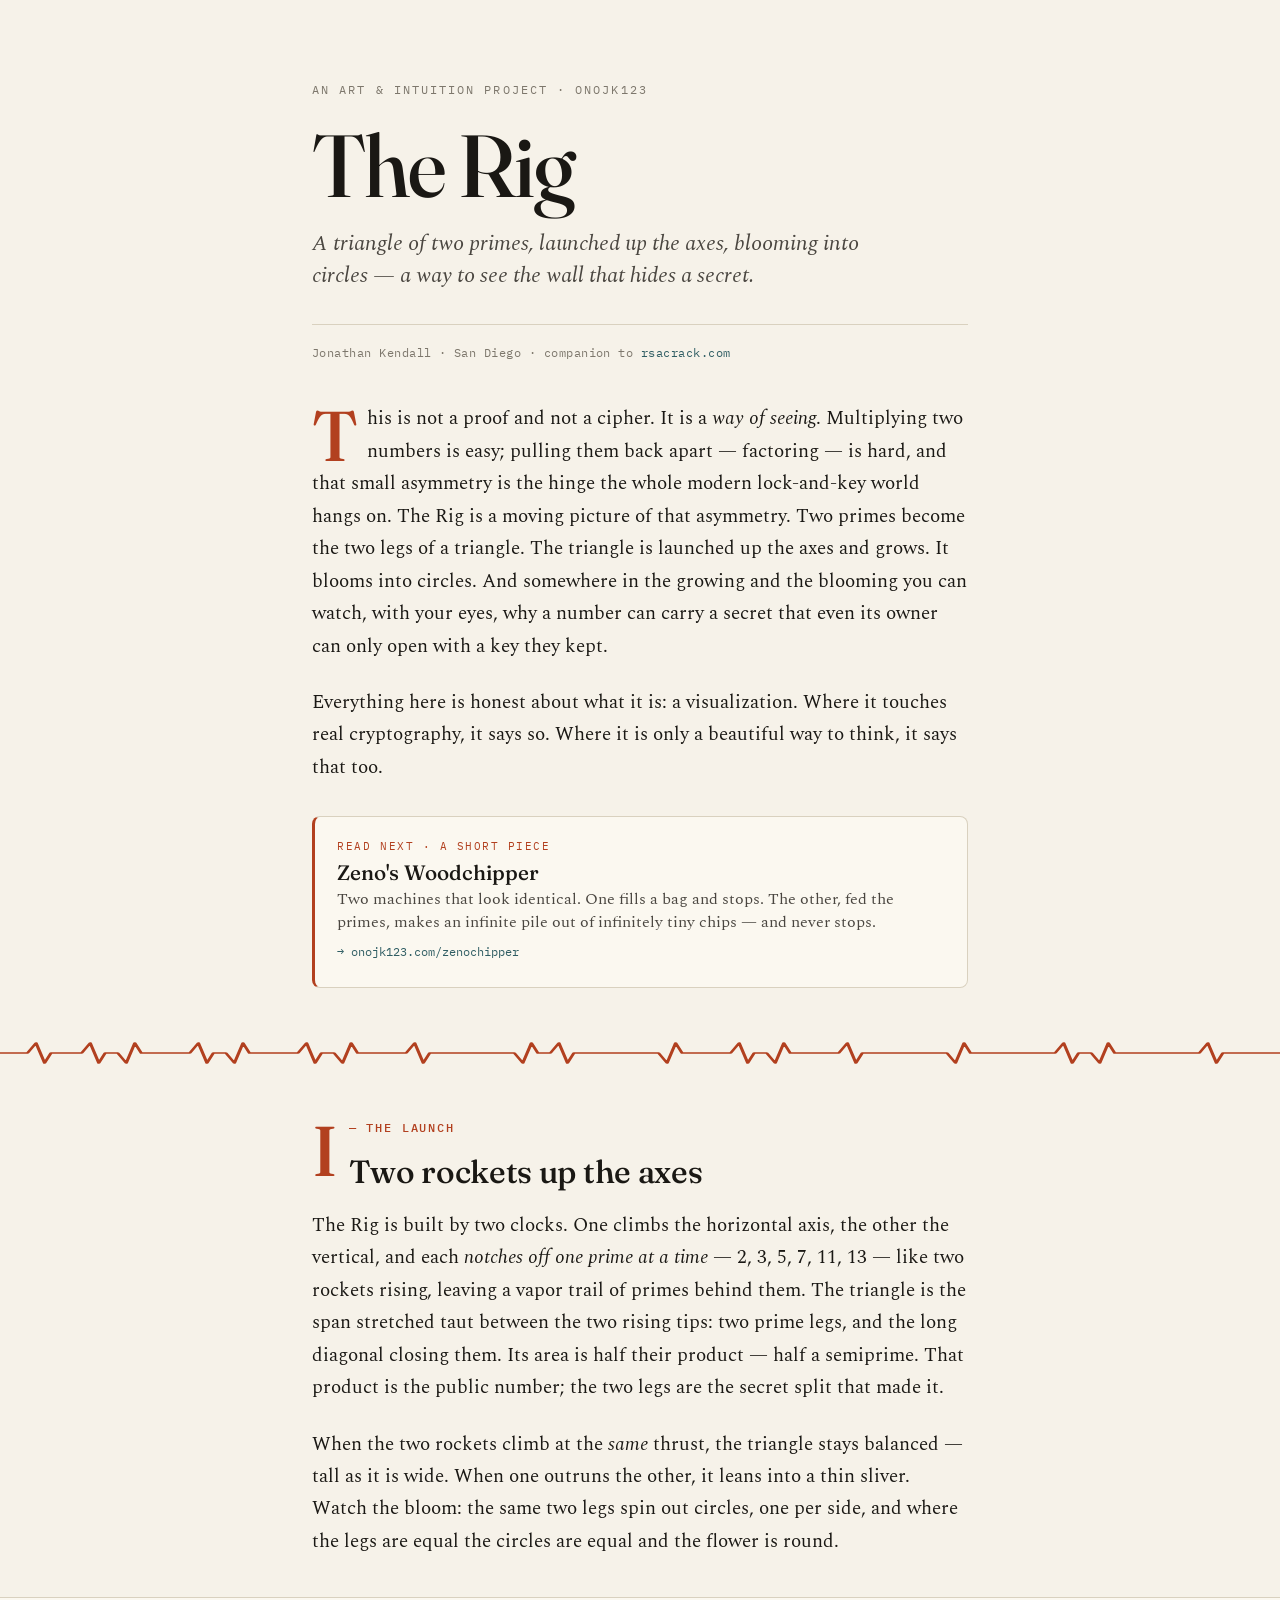
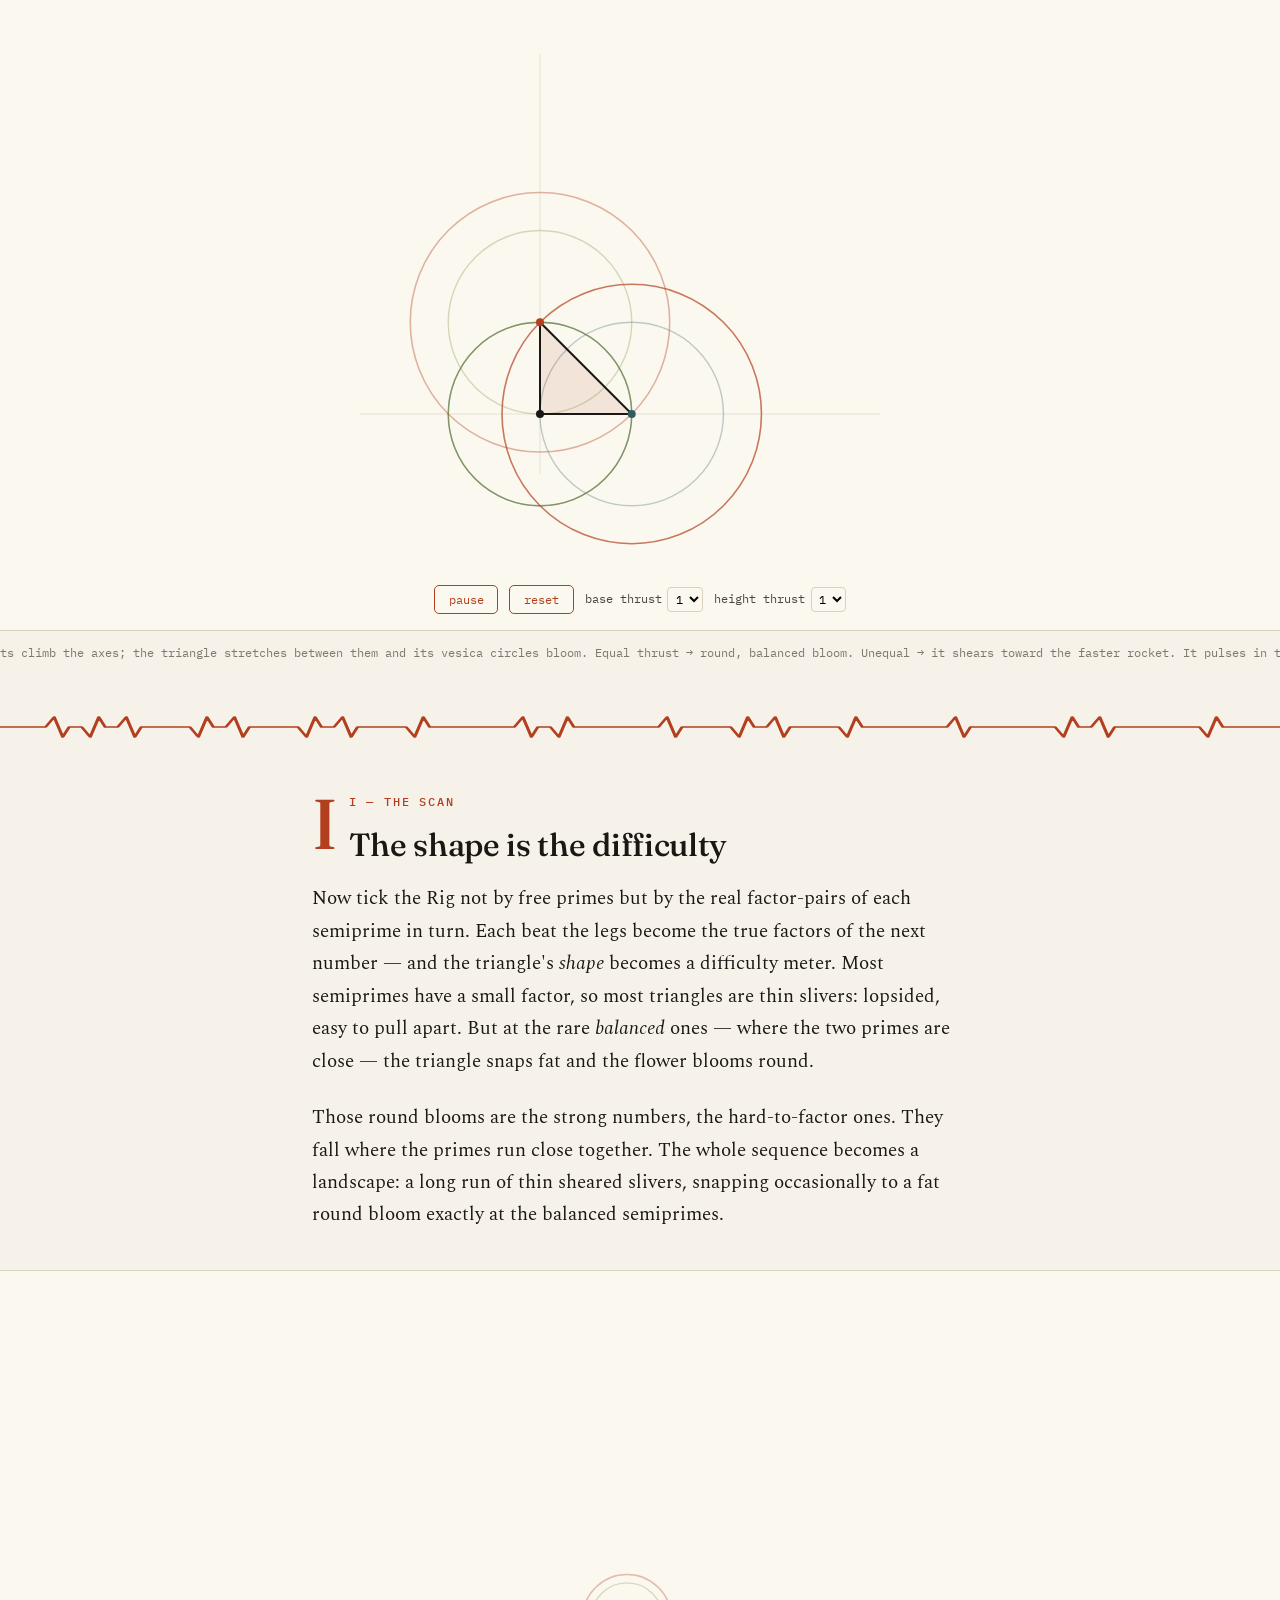
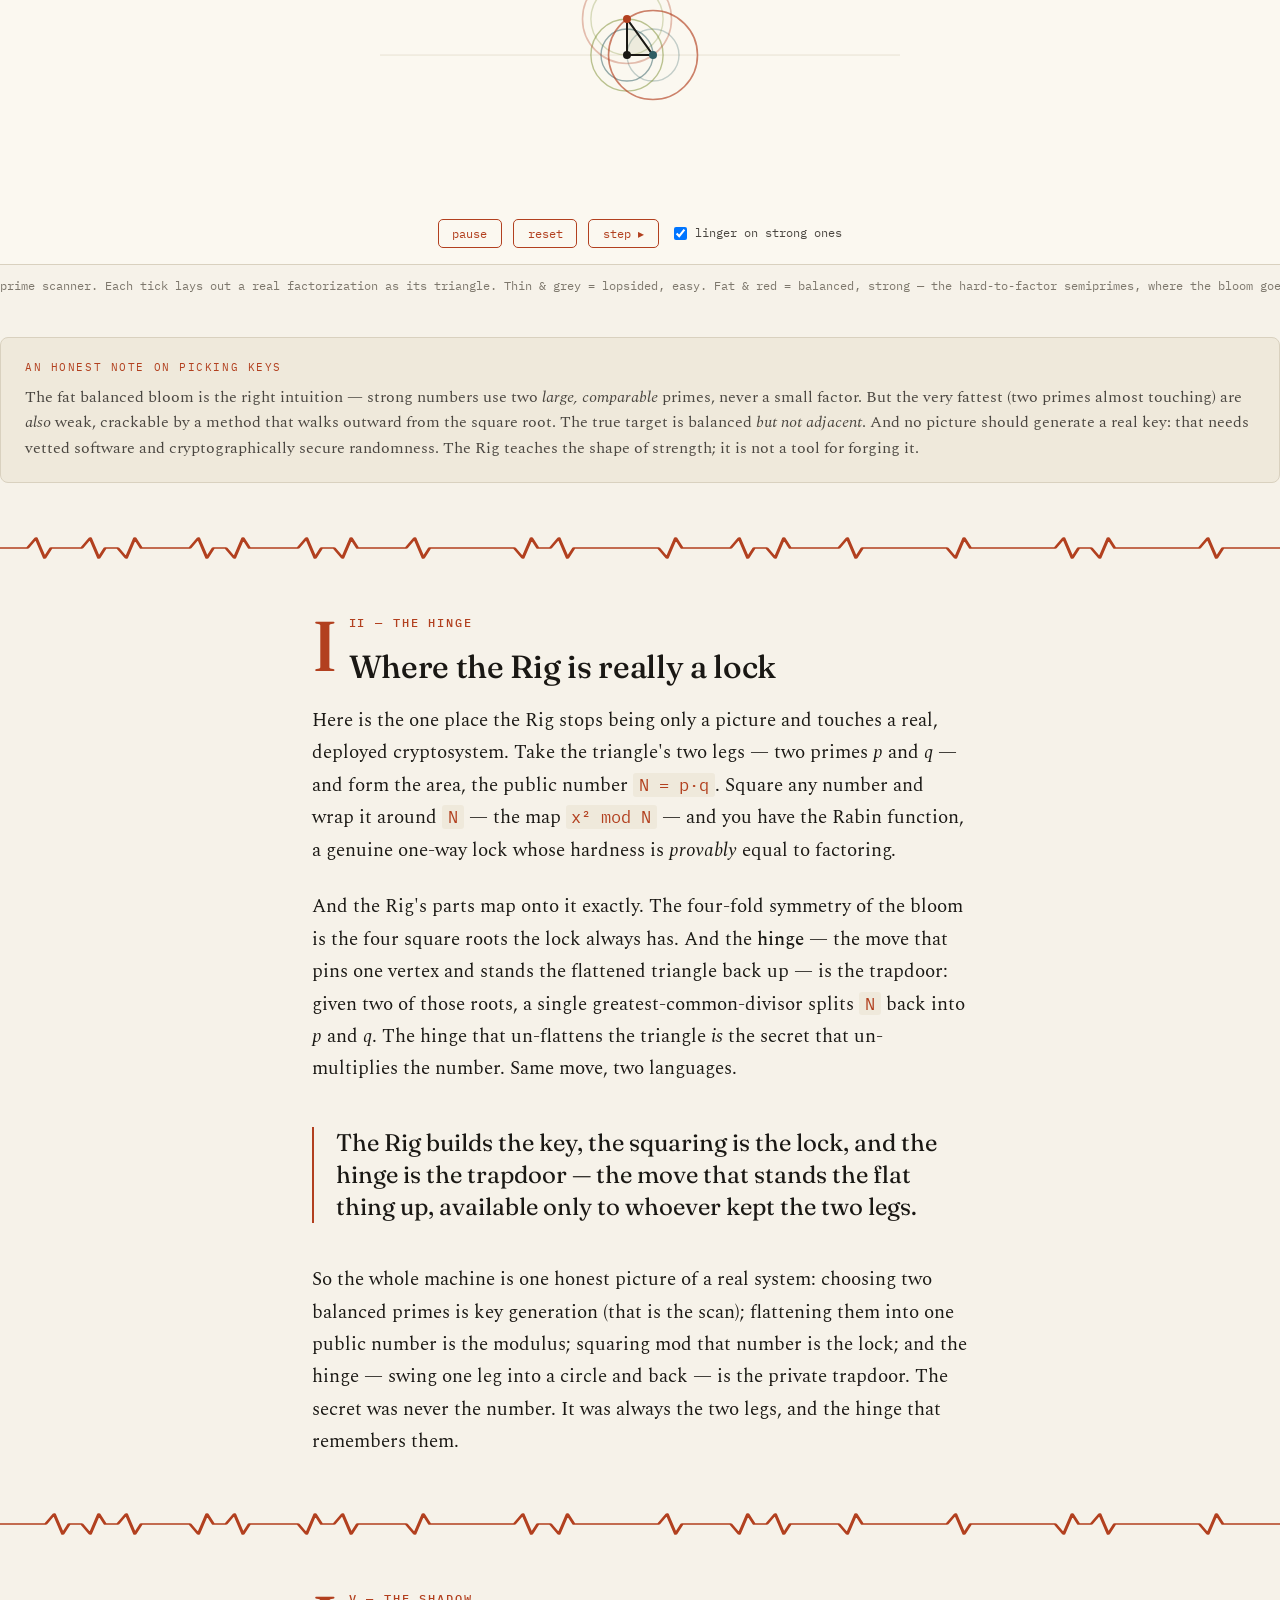
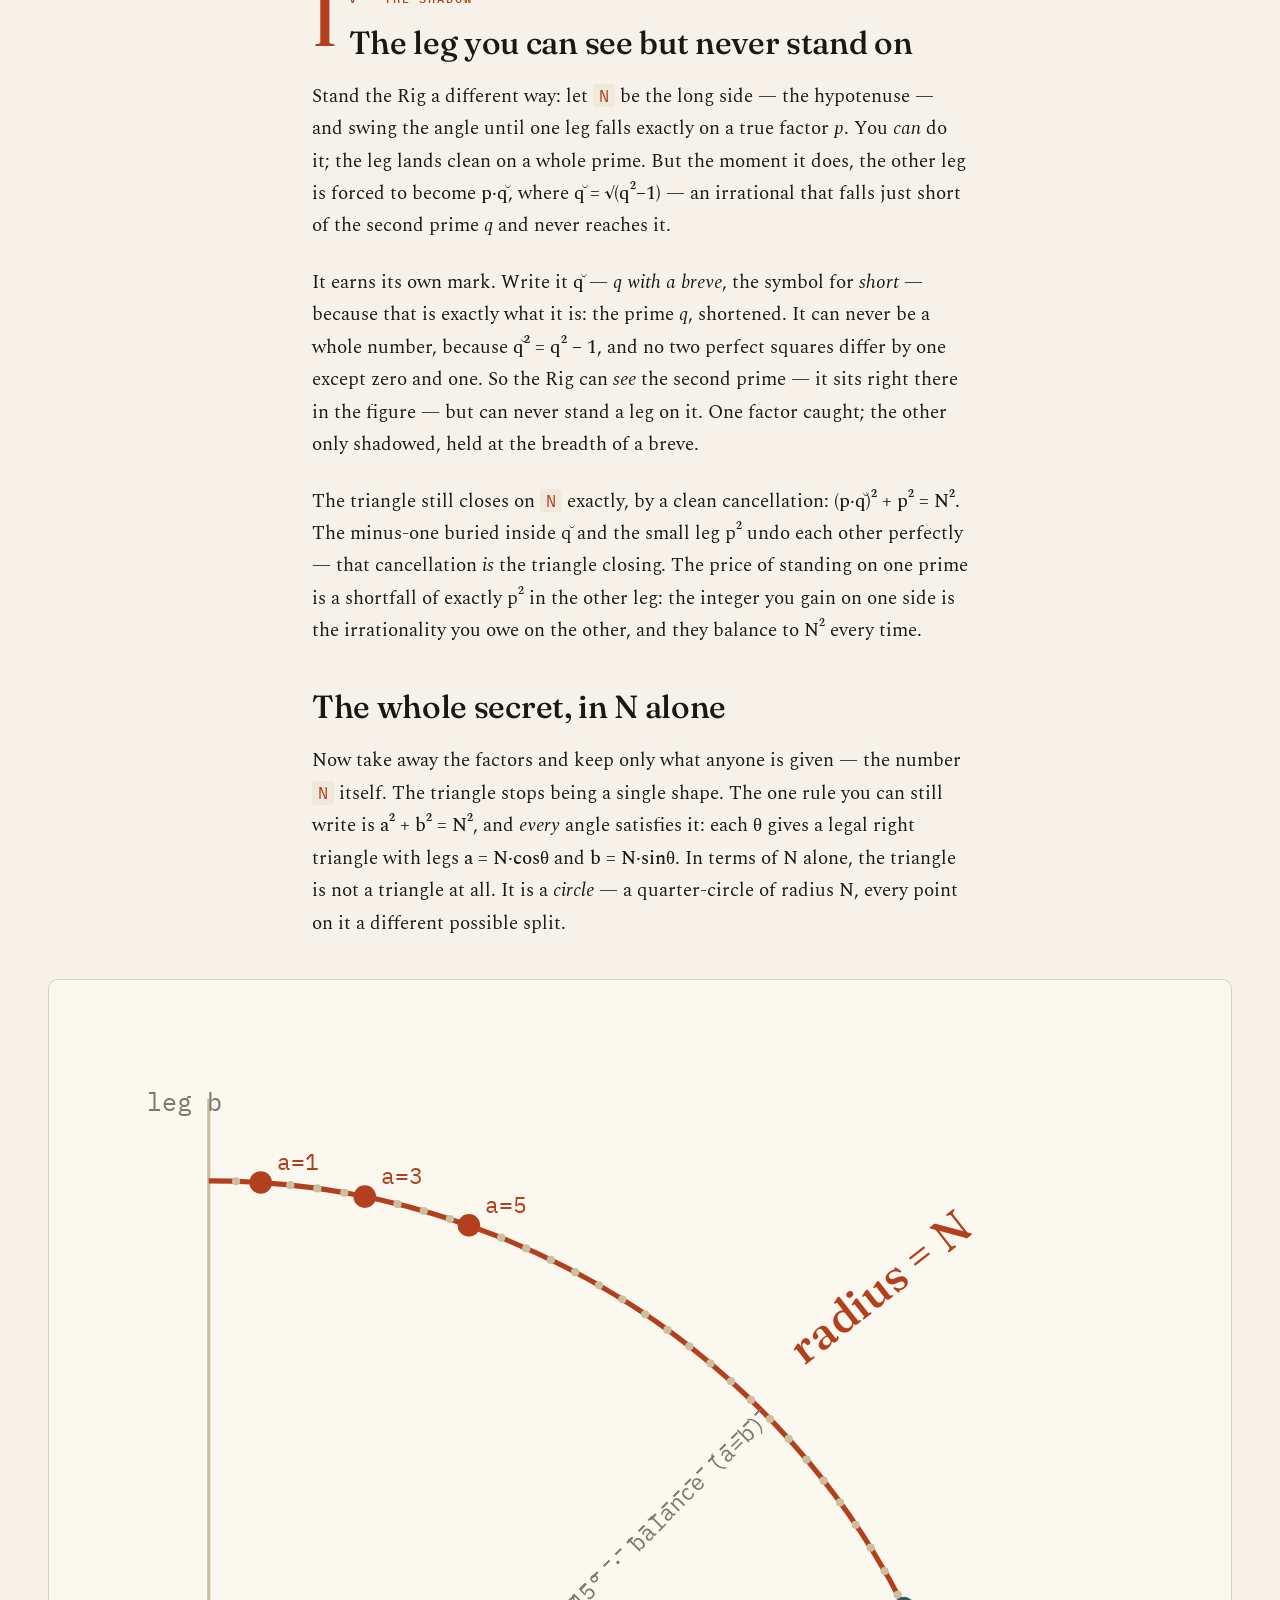
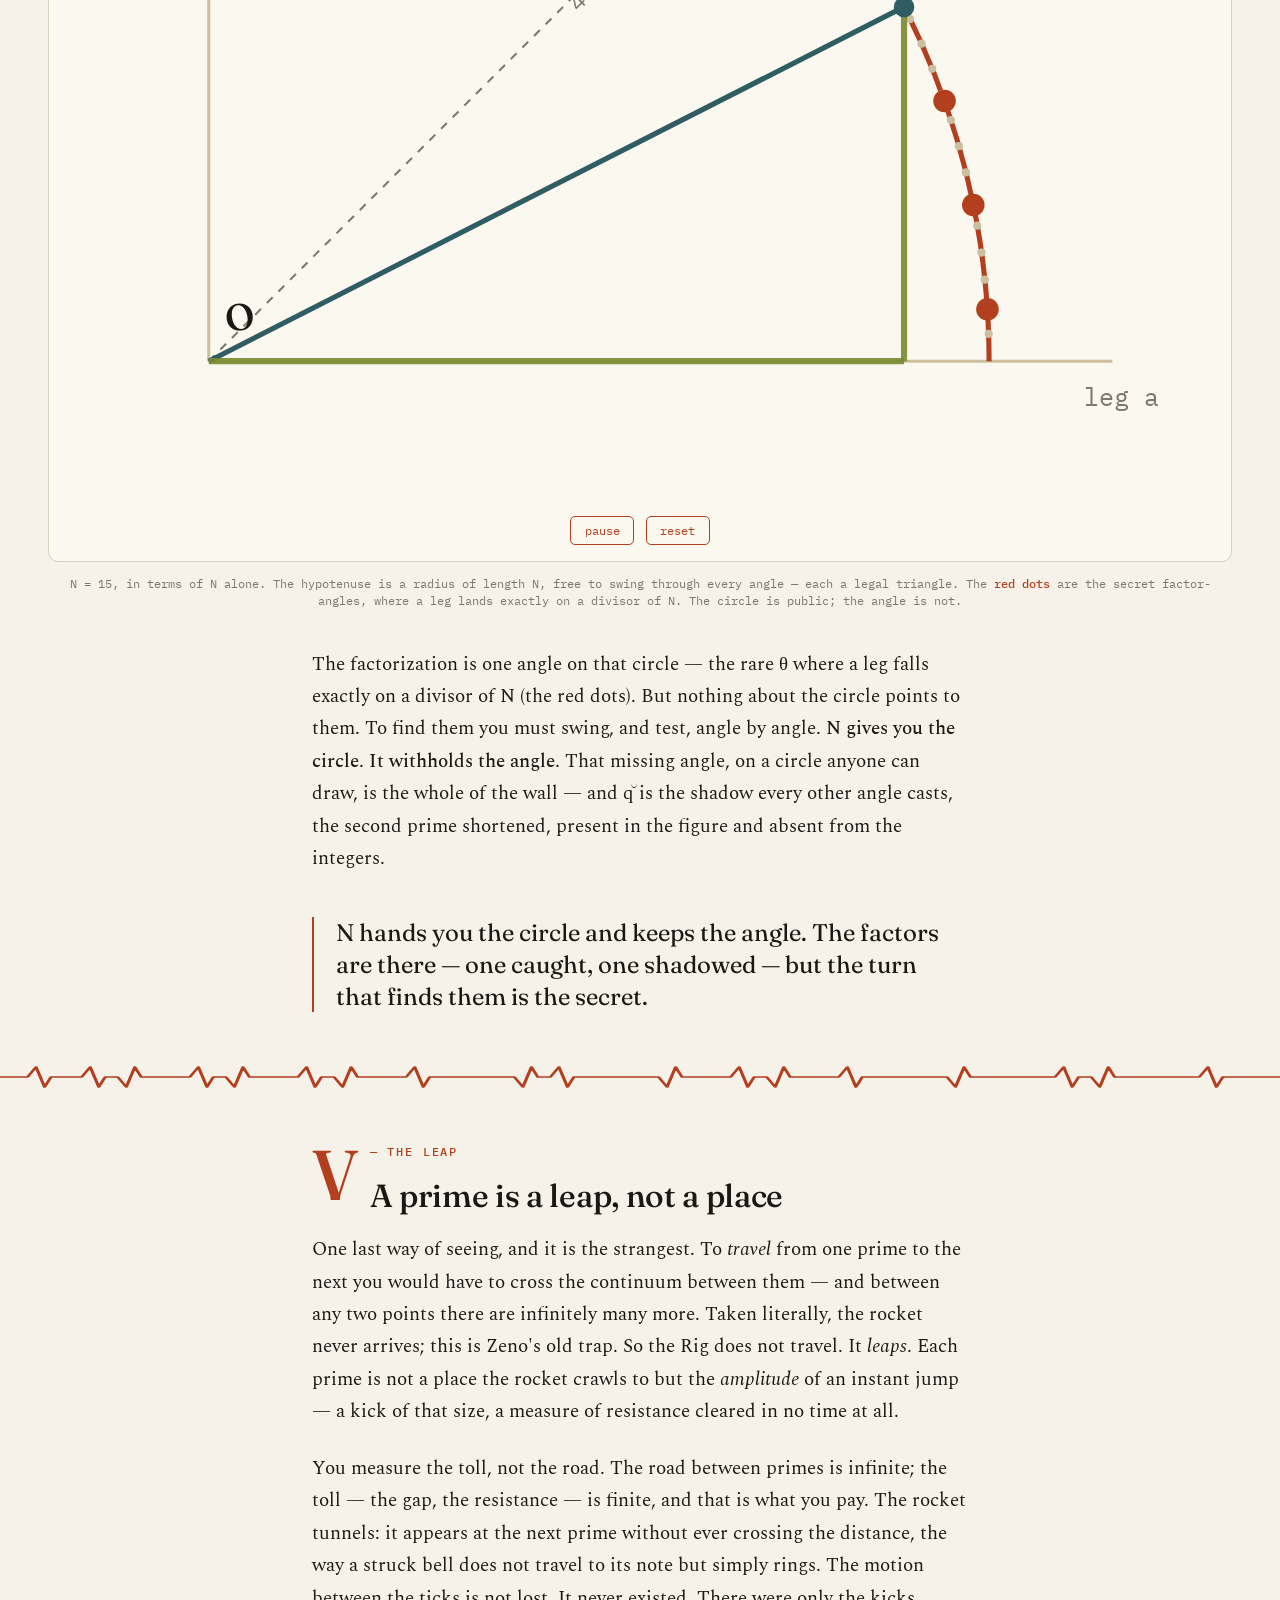
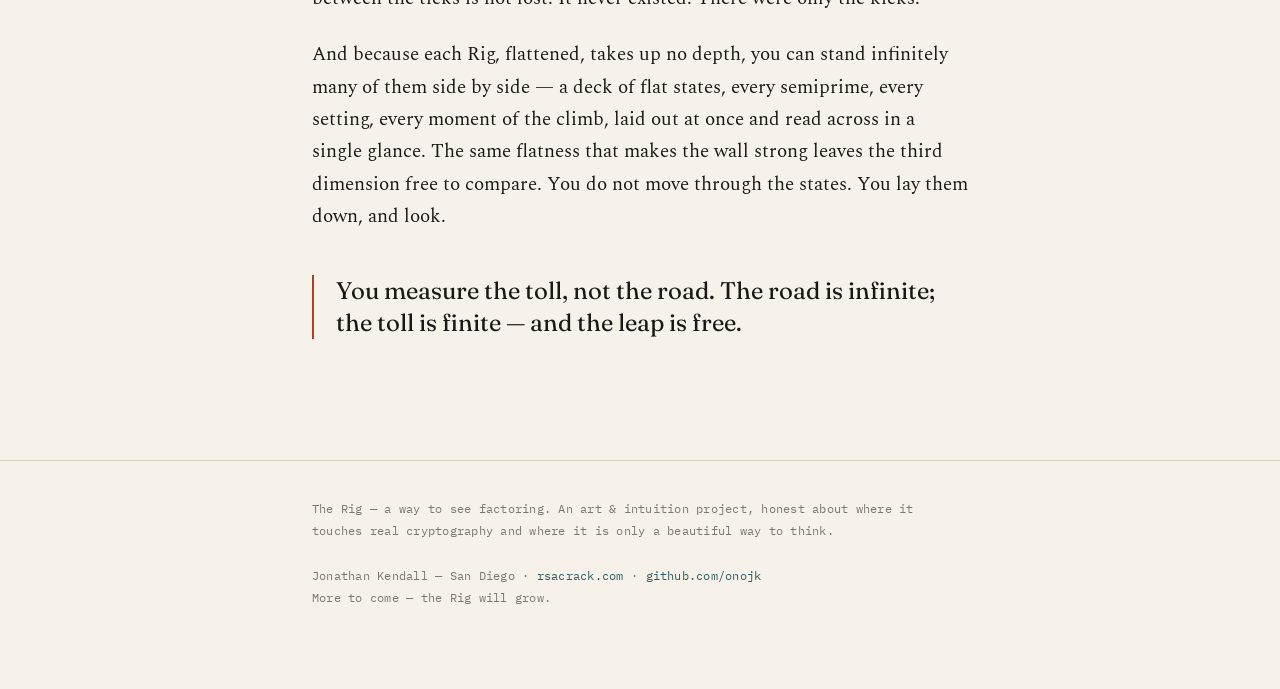
==== commit 70f77606: "Add visible Read-next card linking Zeno's Woodchipper" ====
--- a/index.html
+++ b/index.html
@@ -50,6 +50,15 @@
   strong{font-weight:500;color:var(--ink)}
   code{font-family:"IBM Plex Mono",monospace;font-size:.88em;background:var(--paper-deep);
     padding:.05em .35em;border-radius:3px;color:var(--kink);}
+  .readnext{display:block;margin:2rem 0;padding:1.2rem 1.4rem;background:#fbf8f0;
+    border:1px solid var(--line);border-left:3px solid var(--kink);border-radius:8px;
+    text-decoration:none;color:var(--ink);transition:background .15s,border-color .15s;}
+  .readnext:hover{background:var(--paper-deep);border-left-color:var(--kink)}
+  .readnext .rn-eyebrow{font-family:"IBM Plex Mono",monospace;font-size:.68rem;letter-spacing:.14em;
+    text-transform:uppercase;color:var(--kink);margin-bottom:.35rem}
+  .readnext .rn-title{font-family:"Fraunces",serif;font-weight:500;font-size:1.3rem;line-height:1.15;margin-bottom:.2rem}
+  .readnext .rn-sub{font-size:.98rem;color:var(--ink-soft);line-height:1.45}
+  .readnext .rn-go{font-family:"IBM Plex Mono",monospace;font-size:.78rem;color:var(--turn);margin-top:.5rem;display:inline-block}
 
   blockquote{margin:2.6rem 0;padding:0 0 0 1.4rem;border-left:2px solid var(--kink);
     font-family:"Fraunces",serif;font-weight:400;font-size:1.5rem;line-height:1.32;color:var(--ink);}
@@ -113,6 +122,12 @@
   <div class="wrap">
     <p>This is not a proof and not a cipher. It is a <em>way of seeing</em>. Multiplying two numbers is easy; pulling them back apart — factoring — is hard, and that small asymmetry is the hinge the whole modern lock-and-key world hangs on. The Rig is a moving picture of that asymmetry. Two primes become the two legs of a triangle. The triangle is launched up the axes and grows. It blooms into circles. And somewhere in the growing and the blooming you can watch, with your eyes, why a number can carry a secret that even its owner can only open with a key they kept.</p>
     <p>Everything here is honest about what it is: a visualization. Where it touches real cryptography, it says so. Where it is only a beautiful way to think, it says that too.</p>
+    <a class="readnext" href="/zenochipper/">
+      <div class="rn-eyebrow">Read next · a short piece</div>
+      <div class="rn-title">Zeno's Woodchipper</div>
+      <div class="rn-sub">Two machines that look identical. One fills a bag and stops. The other, fed the primes, makes an infinite pile out of infinitely tiny chips — and never stops.</div>
+      <span class="rn-go">→ onojk123.com/zenochipper</span>
+    </a>
   </div>
 </section>
 
@@ -263,7 +278,7 @@
   <div class="wrap">
     The Rig — a way to see factoring. An art &amp; intuition project, honest about where it touches real cryptography and where it is only a beautiful way to think.<br><br>
     Jonathan Kendall — San Diego · <a href="https://rsacrack.com">rsacrack.com</a> · <a href="https://github.com/onojk">github.com/onojk</a><br>
-    <a href="/zenochipper/">Zeno’s Woodchipper</a> — the machine that never stops.<br><br>More to come — the Rig will grow.
+    More to come — the Rig will grow.
   </div>
 </footer>
 
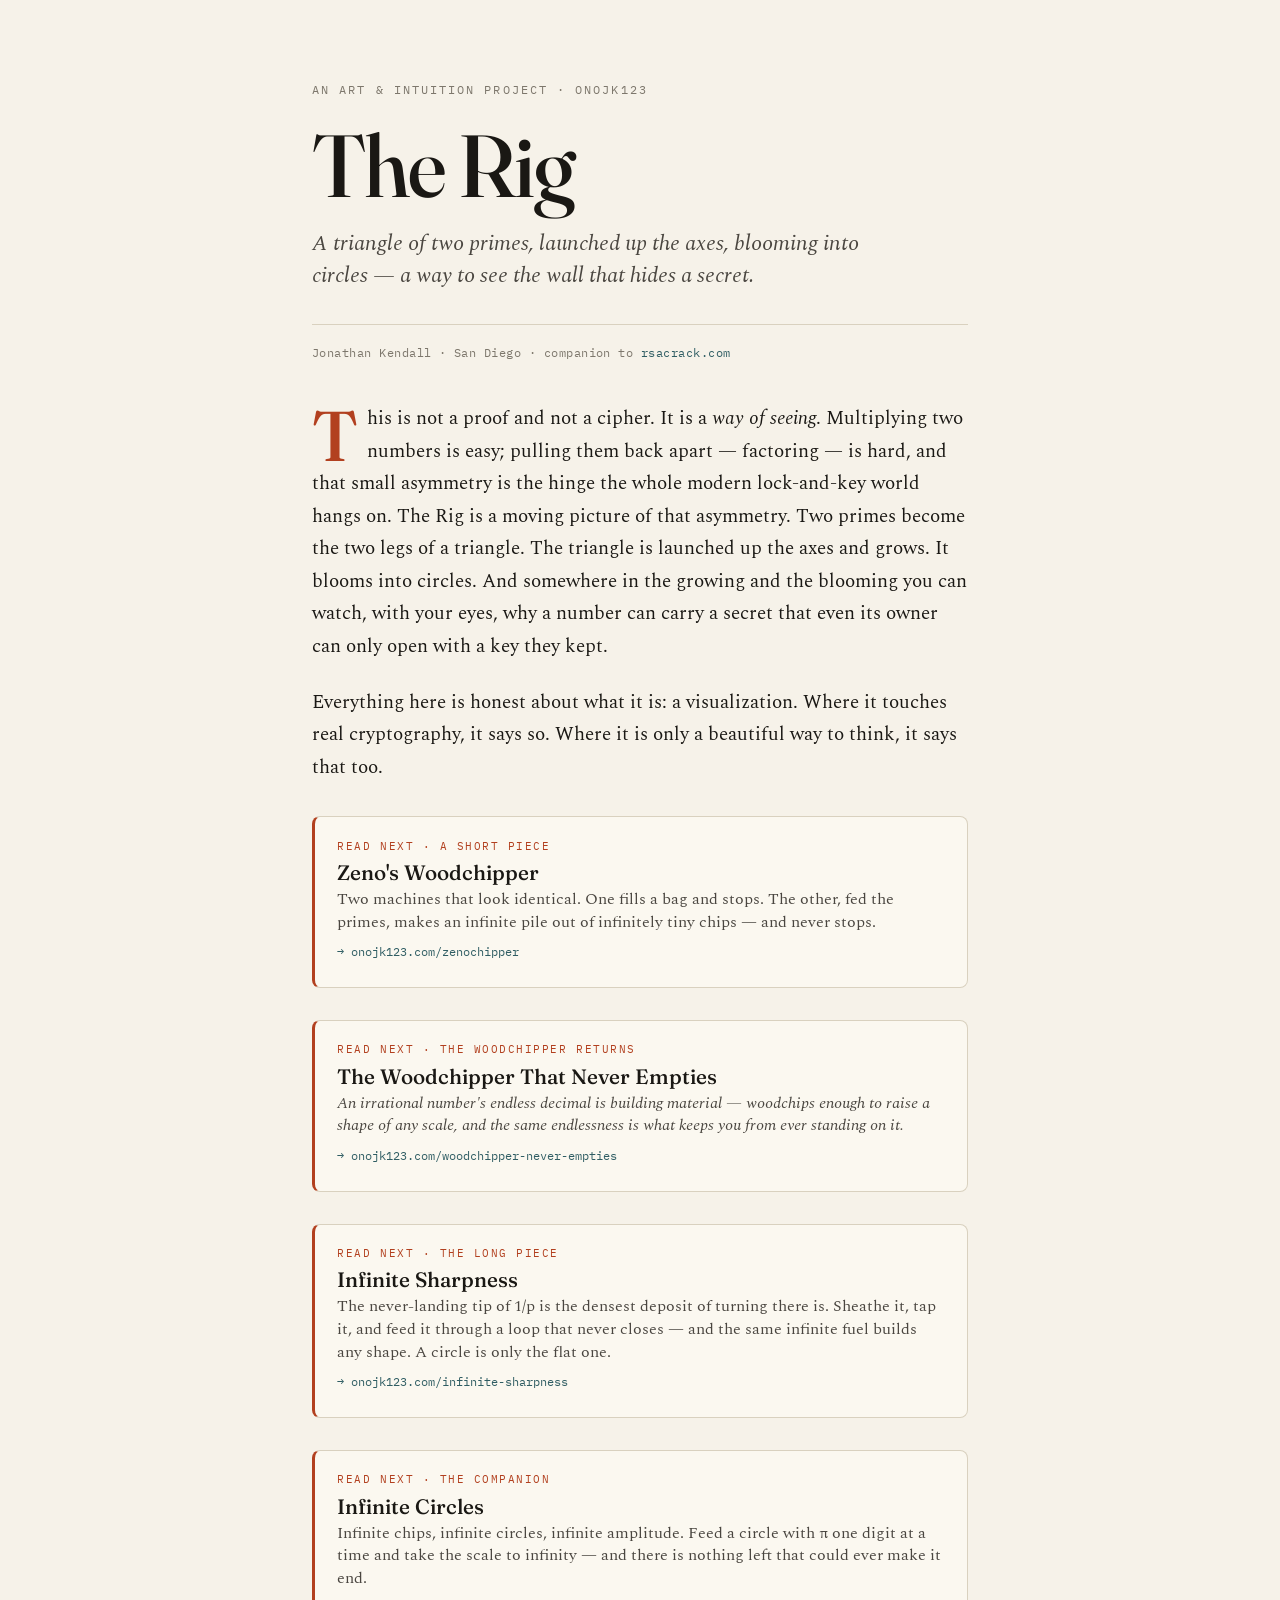
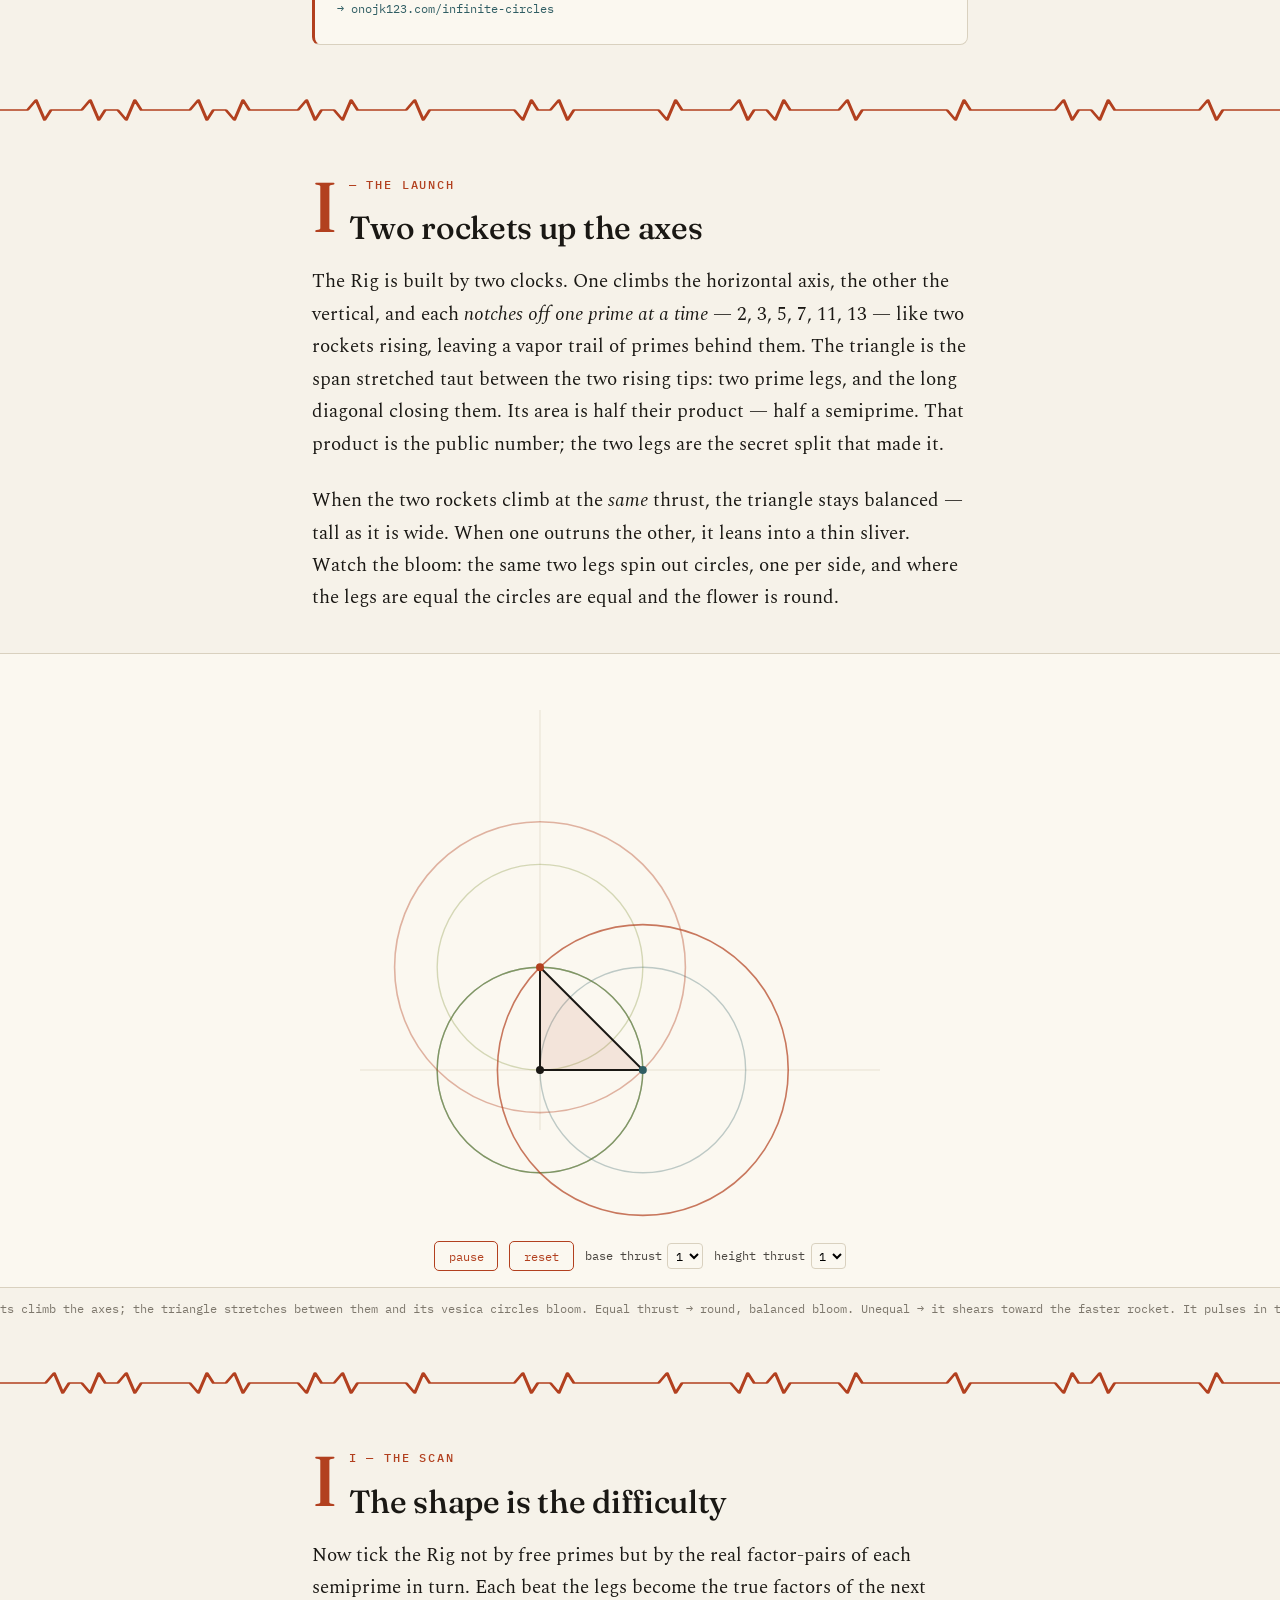
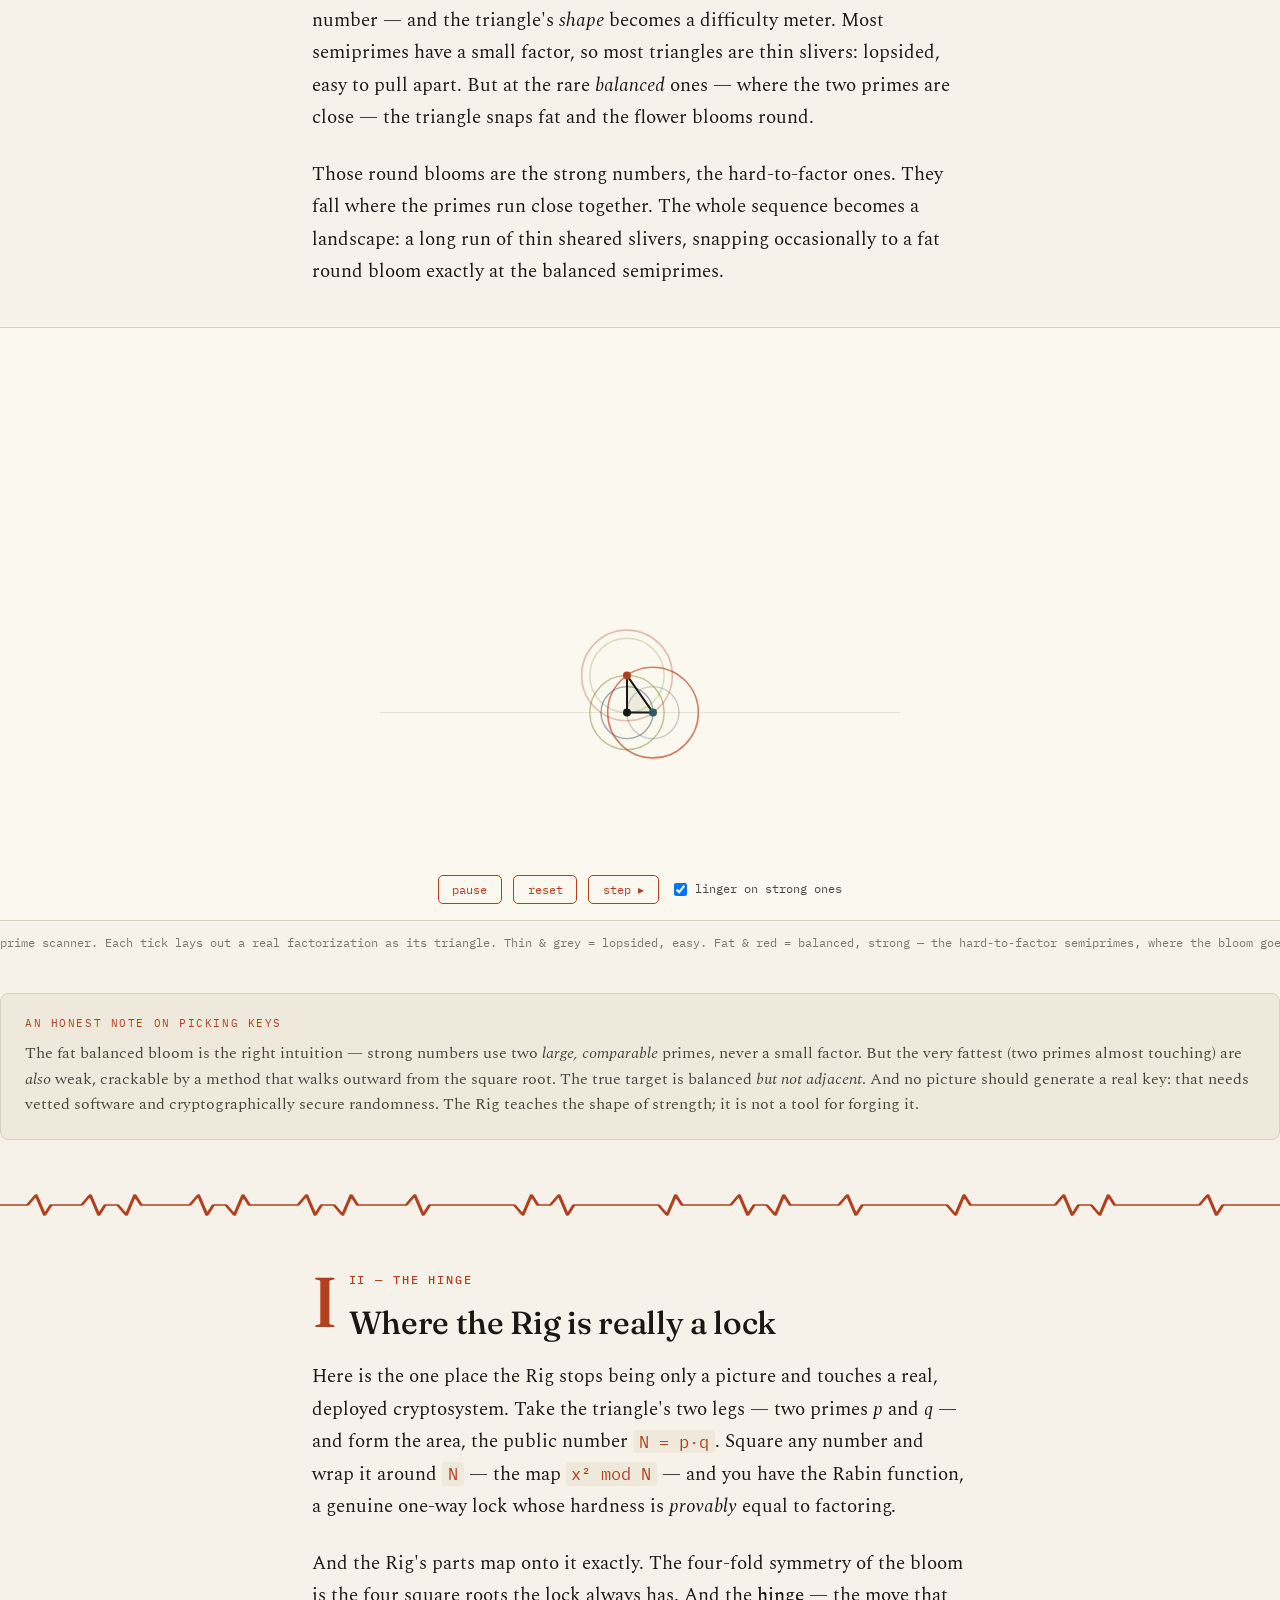
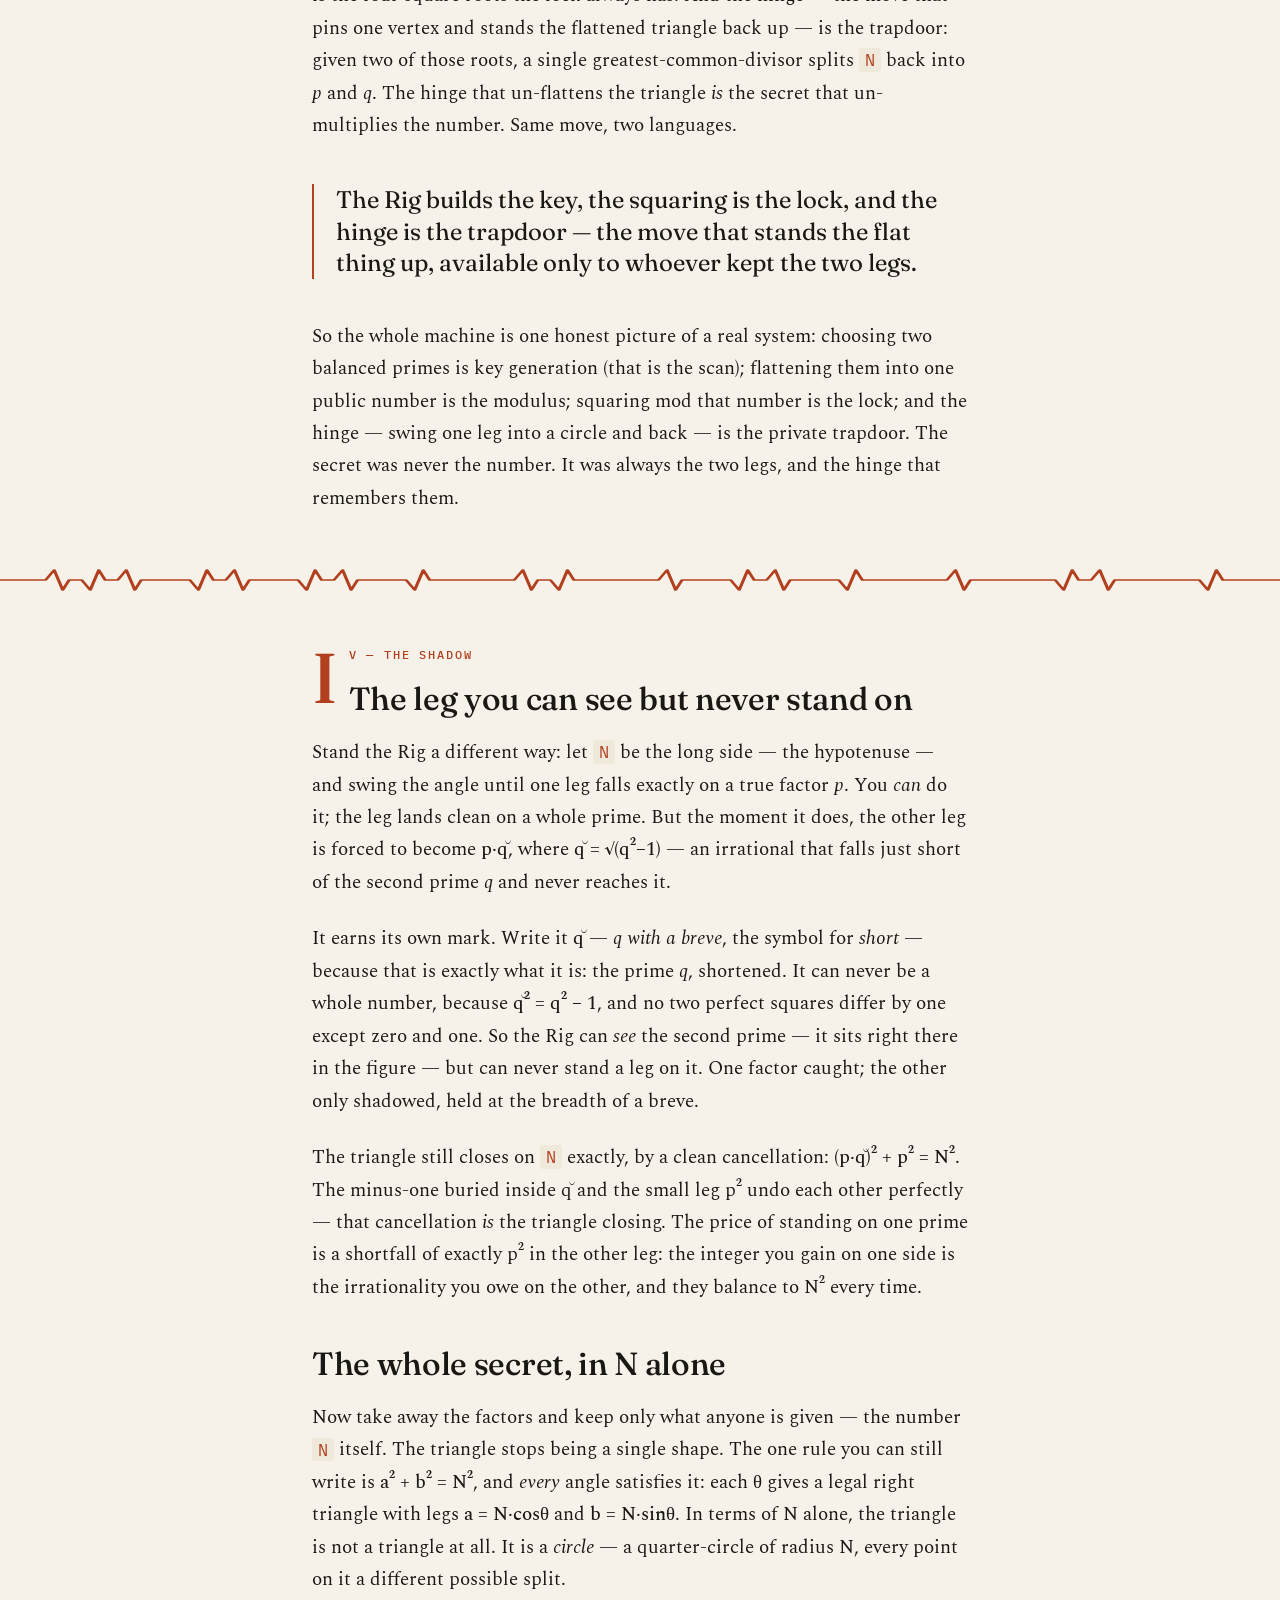
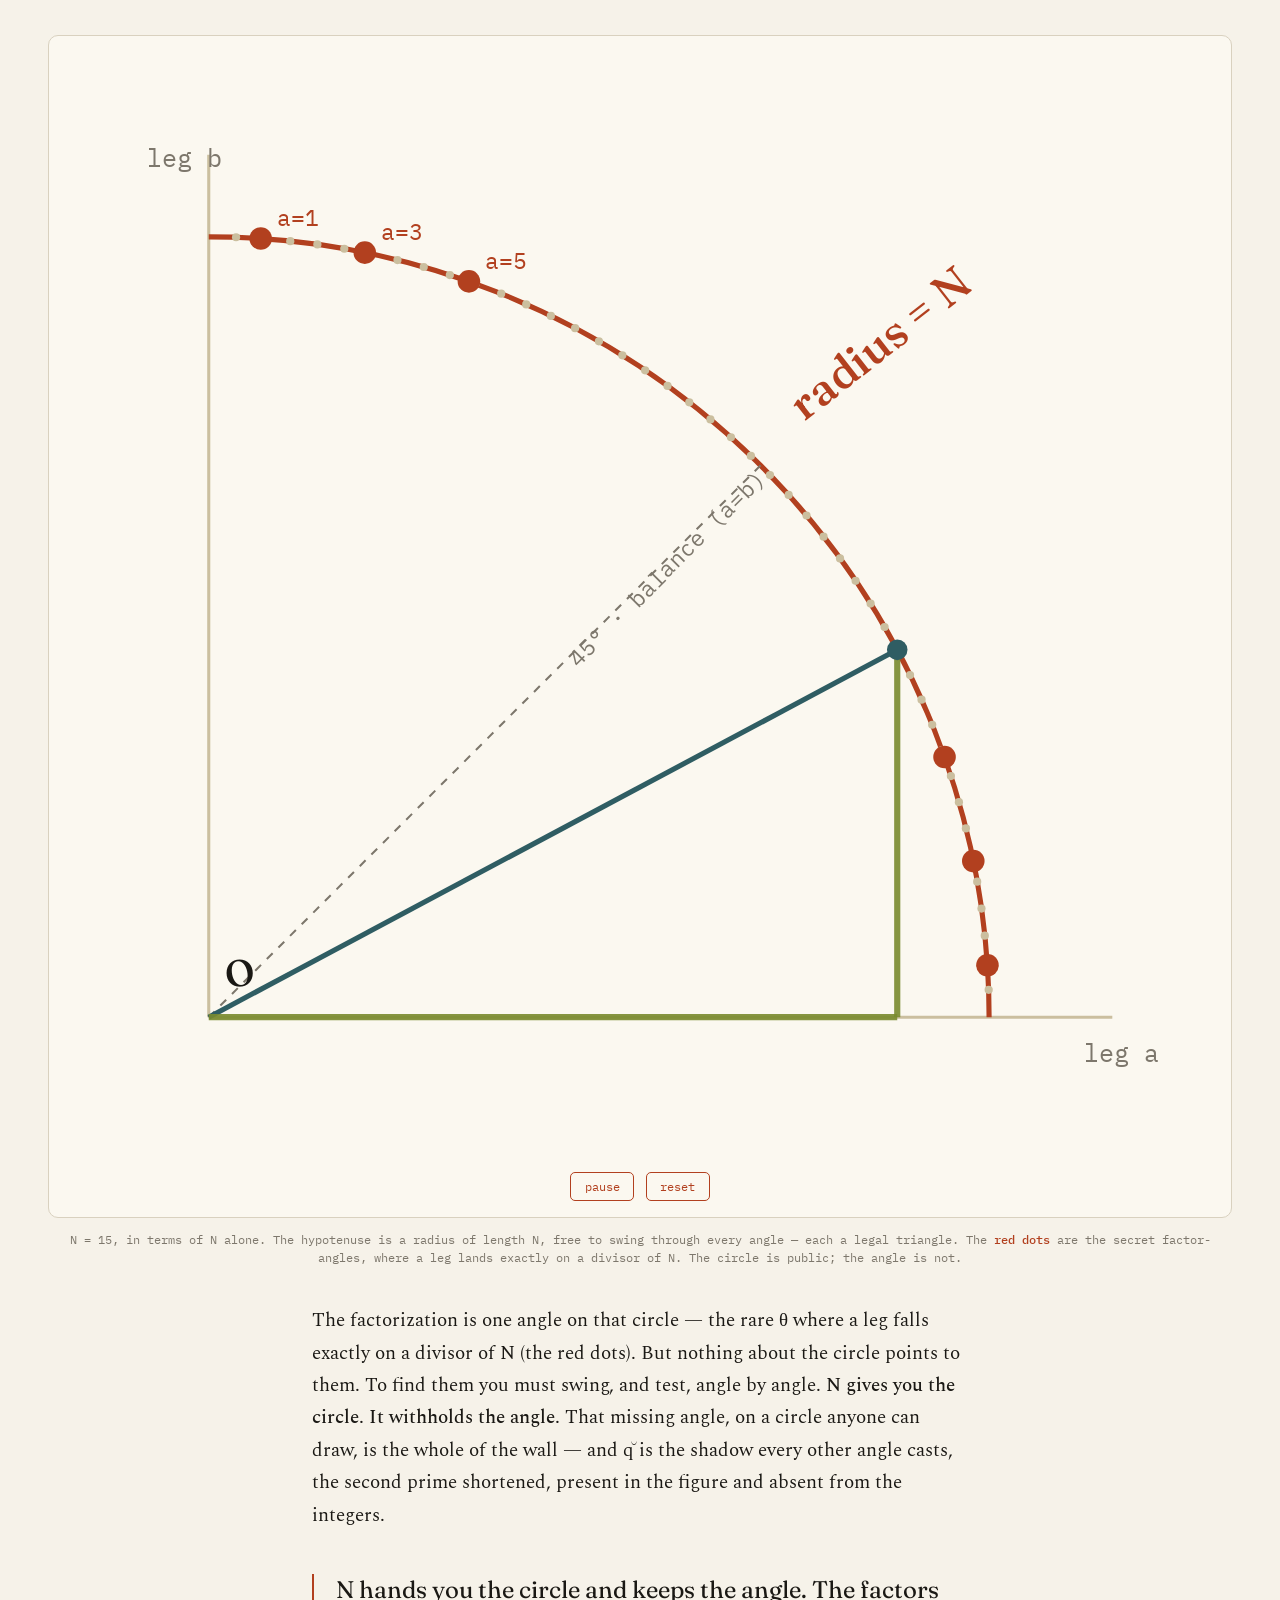
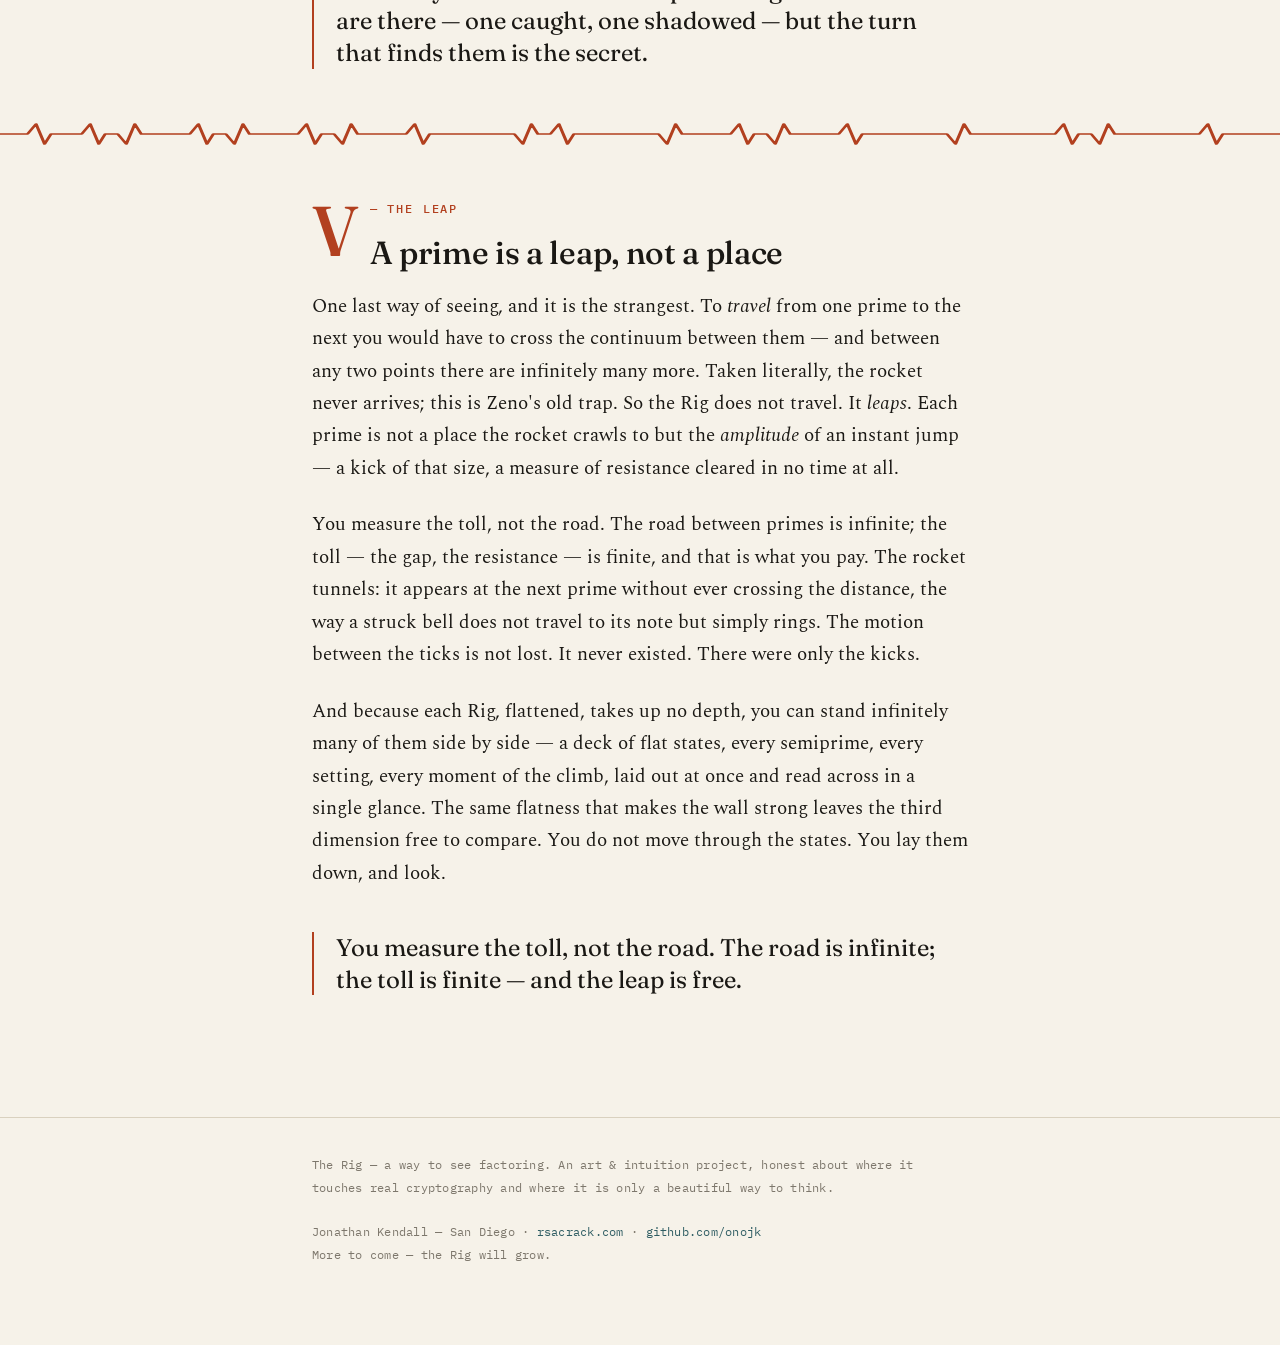
==== commit 4bc7bec3: "Add sitemap.xml + robots.txt; commit Firebase hosting setup - sitemap.xml: 5 canonical clean URLs (h" ====
--- a/index.html
+++ b/index.html
@@ -128,6 +128,26 @@
       <div class="rn-sub">Two machines that look identical. One fills a bag and stops. The other, fed the primes, makes an infinite pile out of infinitely tiny chips — and never stops.</div>
       <span class="rn-go">→ onojk123.com/zenochipper</span>
     </a>
+    <a class="readnext" href="/woodchipper-never-empties/">
+      <div class="rn-eyebrow">Read next · the woodchipper returns</div>
+      <div class="rn-title">The Woodchipper That Never Empties</div>
+      <div class="rn-sub"><em>An irrational number's endless decimal is building material — woodchips enough to raise a shape of any scale, and the same endlessness is what keeps you from ever standing on it.</em></div>
+      <span class="rn-go">→ onojk123.com/woodchipper-never-empties</span>
+    </a>
+    <a class="readnext" href="/infinite-sharpness/">
+      <div class="rn-eyebrow">Read next · the long piece</div>
+      <div class="rn-title">Infinite Sharpness</div>
+      <div class="rn-sub">The never-landing tip of 1/p is the densest deposit of turning there is. Sheathe it, tap it, and feed it through a loop that never closes — and the same infinite fuel builds any shape. A circle is only the flat one.</div>
+      <span class="rn-go">→ onojk123.com/infinite-sharpness</span>
+    </a>
+    <a class="readnext" href="/infinite-circles/">
+      <div class="rn-eyebrow">Read next · the companion</div>
+      <div class="rn-title">Infinite Circles</div>
+      <div class="rn-sub">Infinite chips, infinite circles, infinite amplitude. Feed a circle with π one digit at a time and take the scale to infinity — and there is nothing left that could ever make it end.</div>
+      <span class="rn-go">→ onojk123.com/infinite-circles</span>
+    </a>
+
+
   </div>
 </section>
 
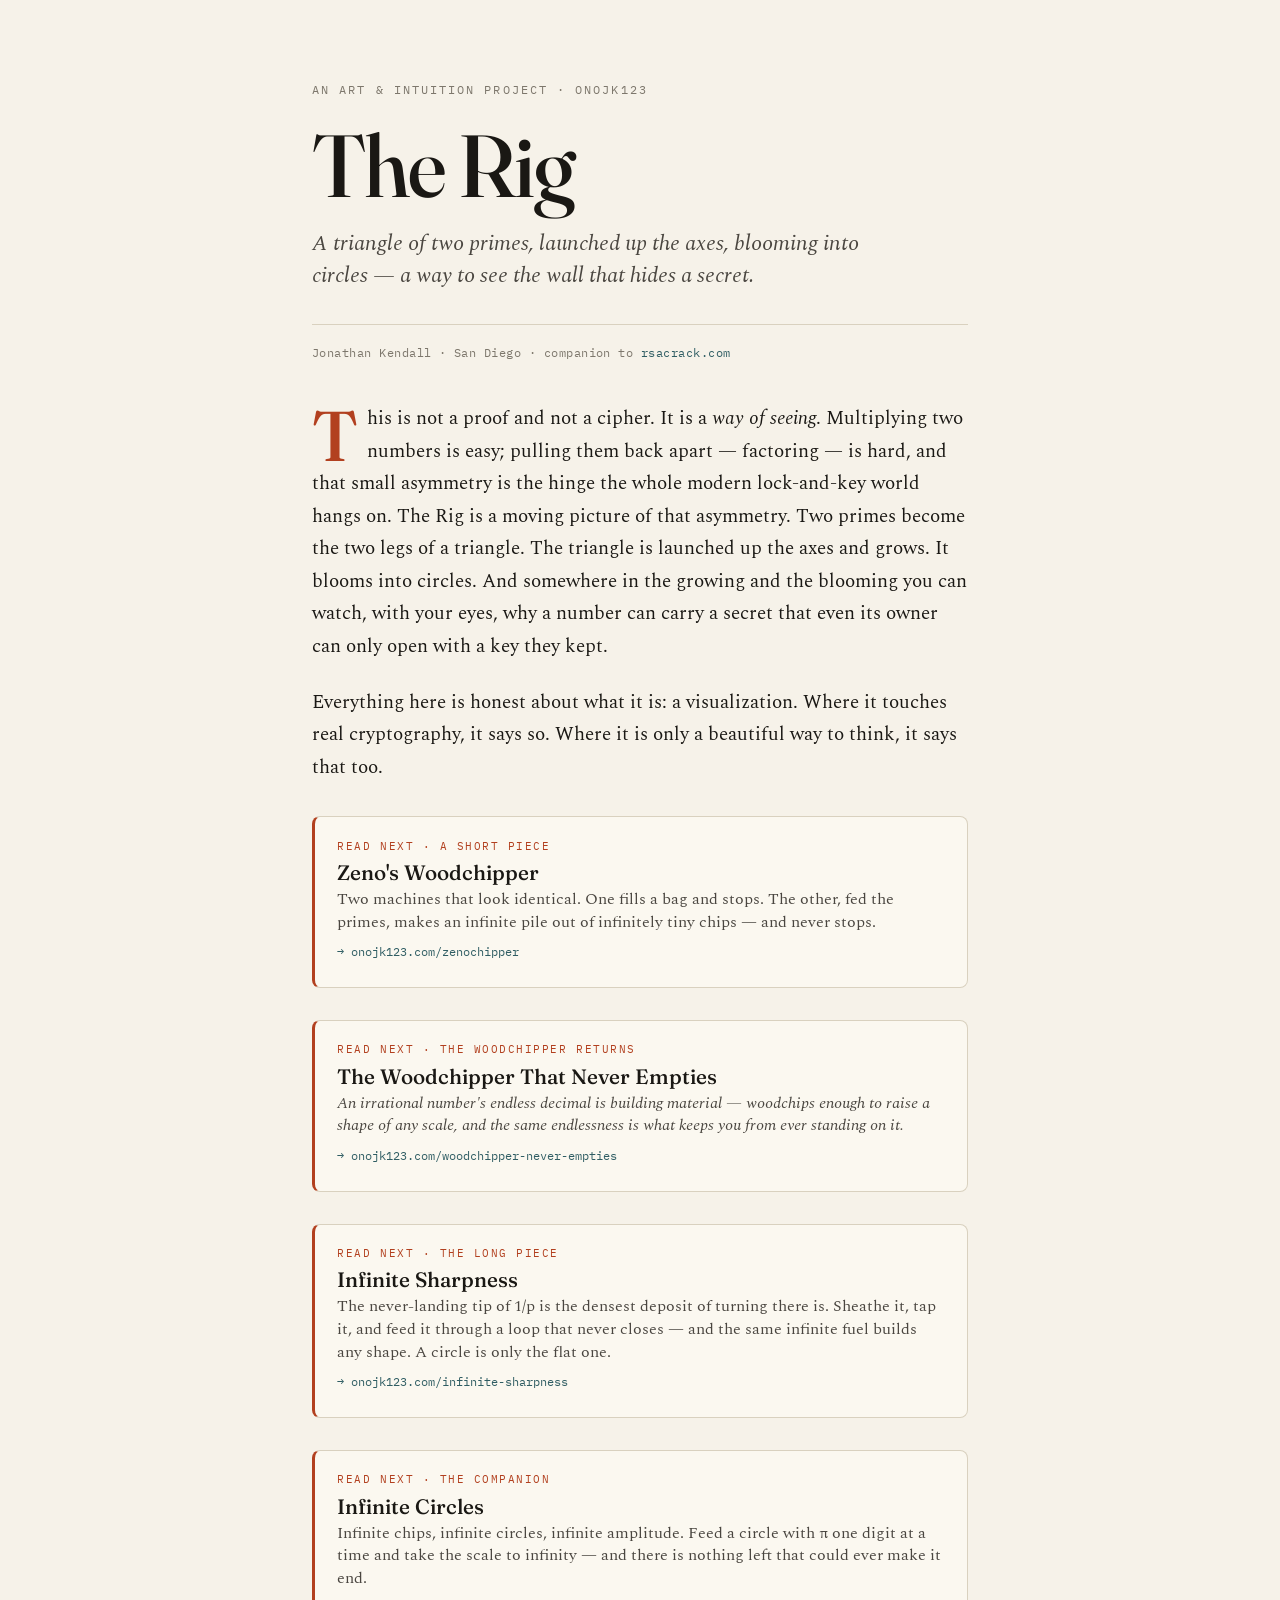
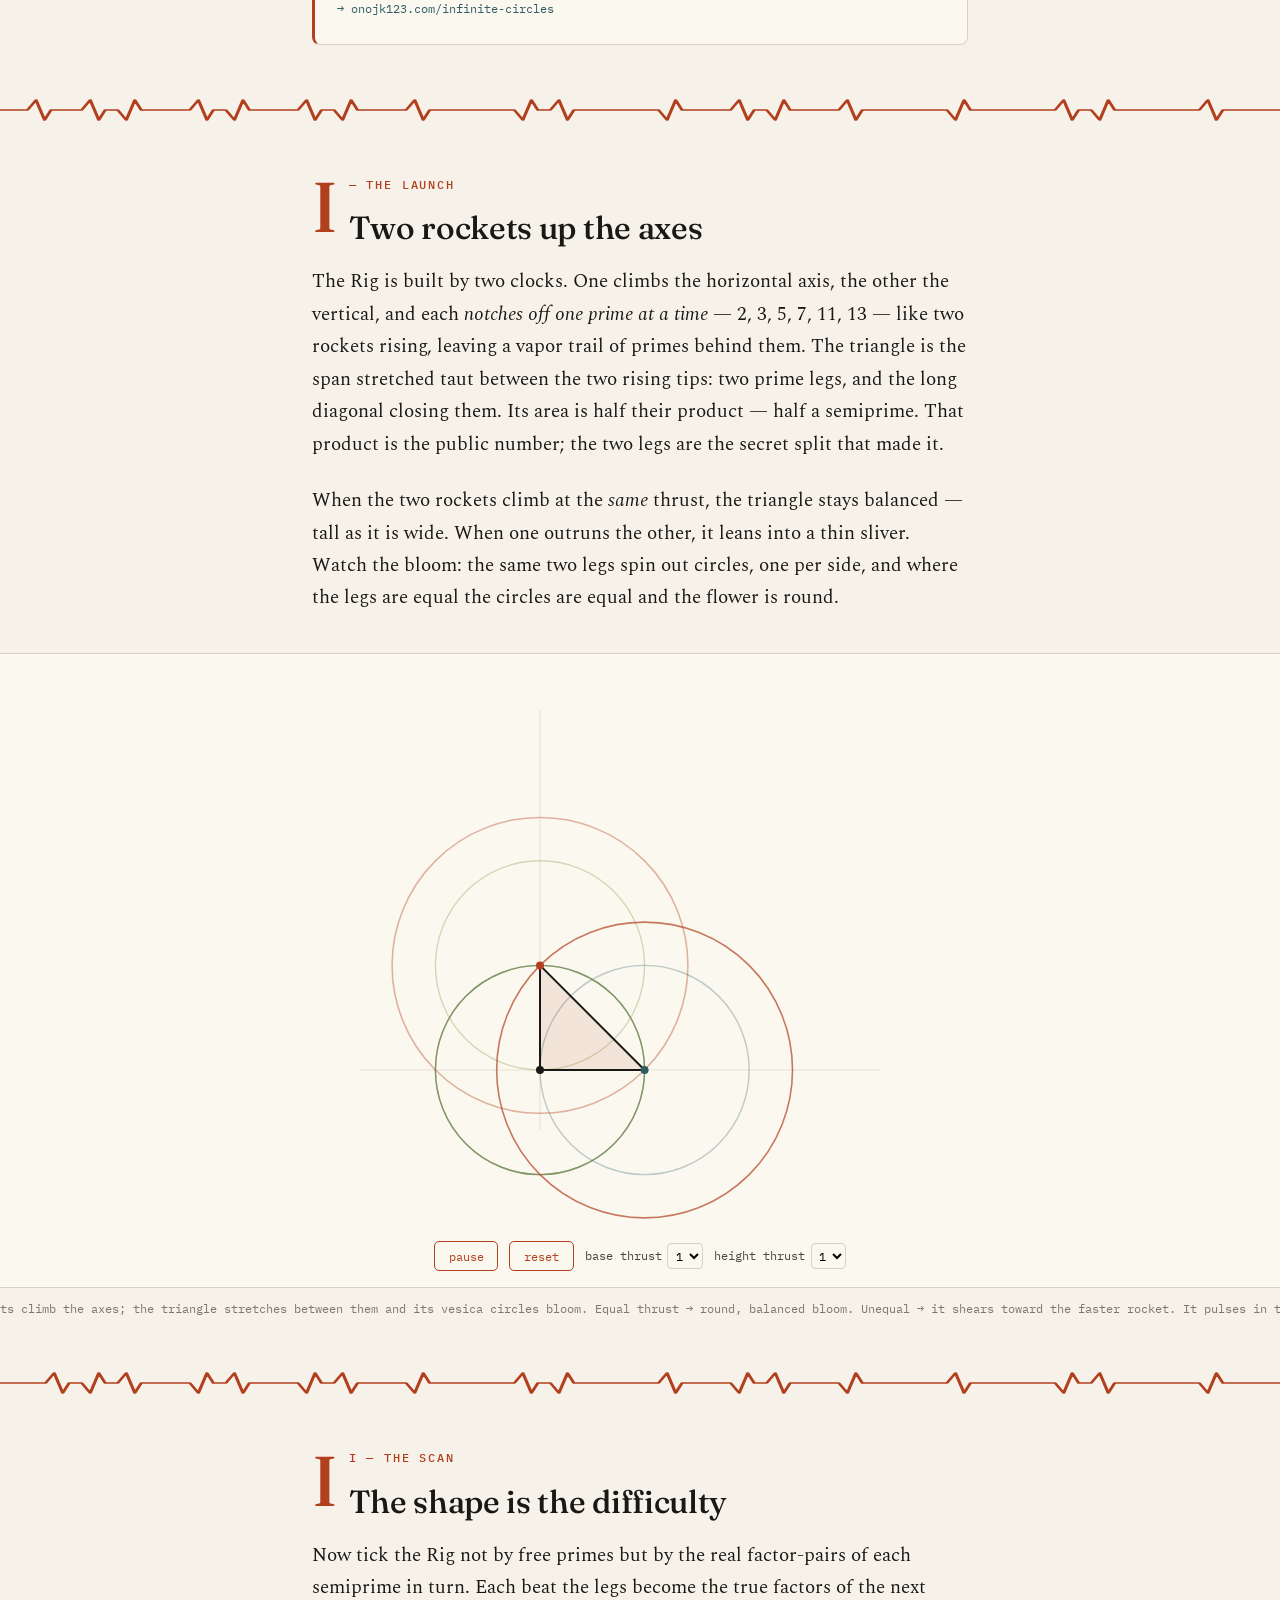
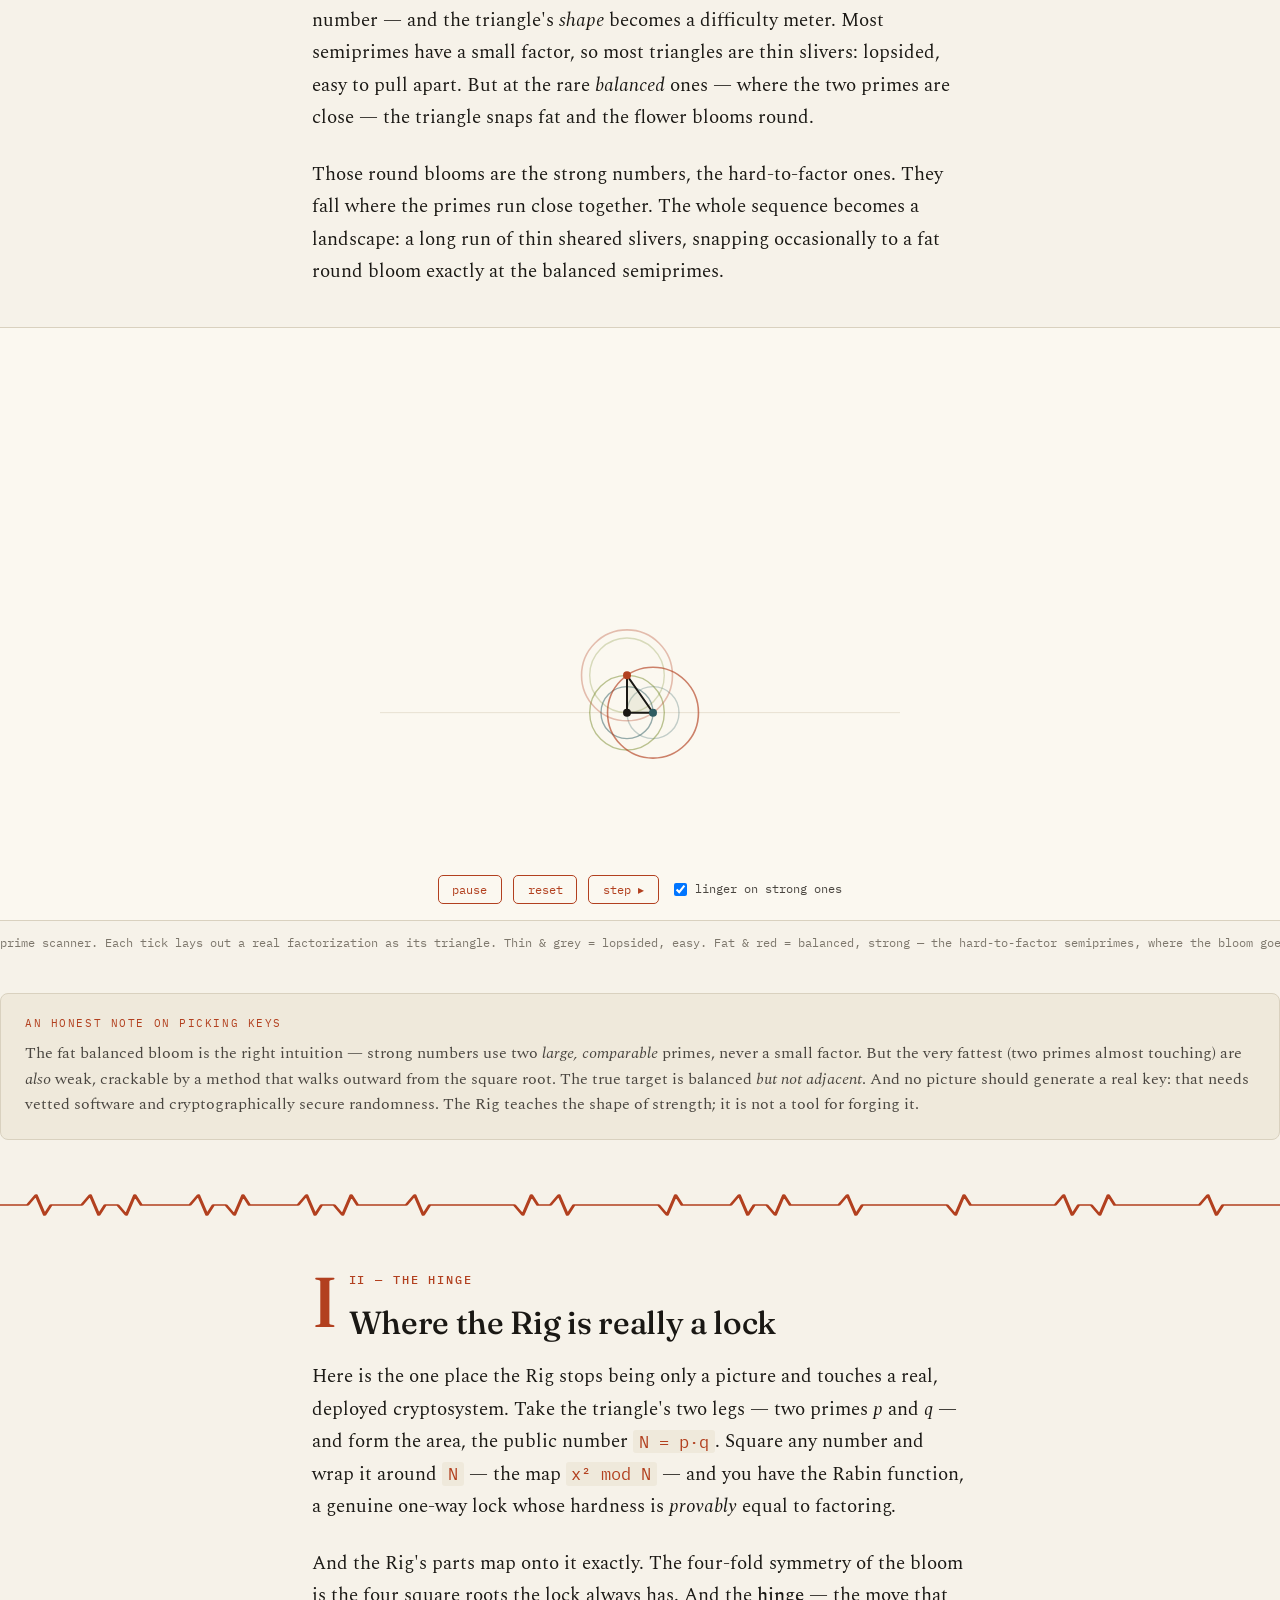
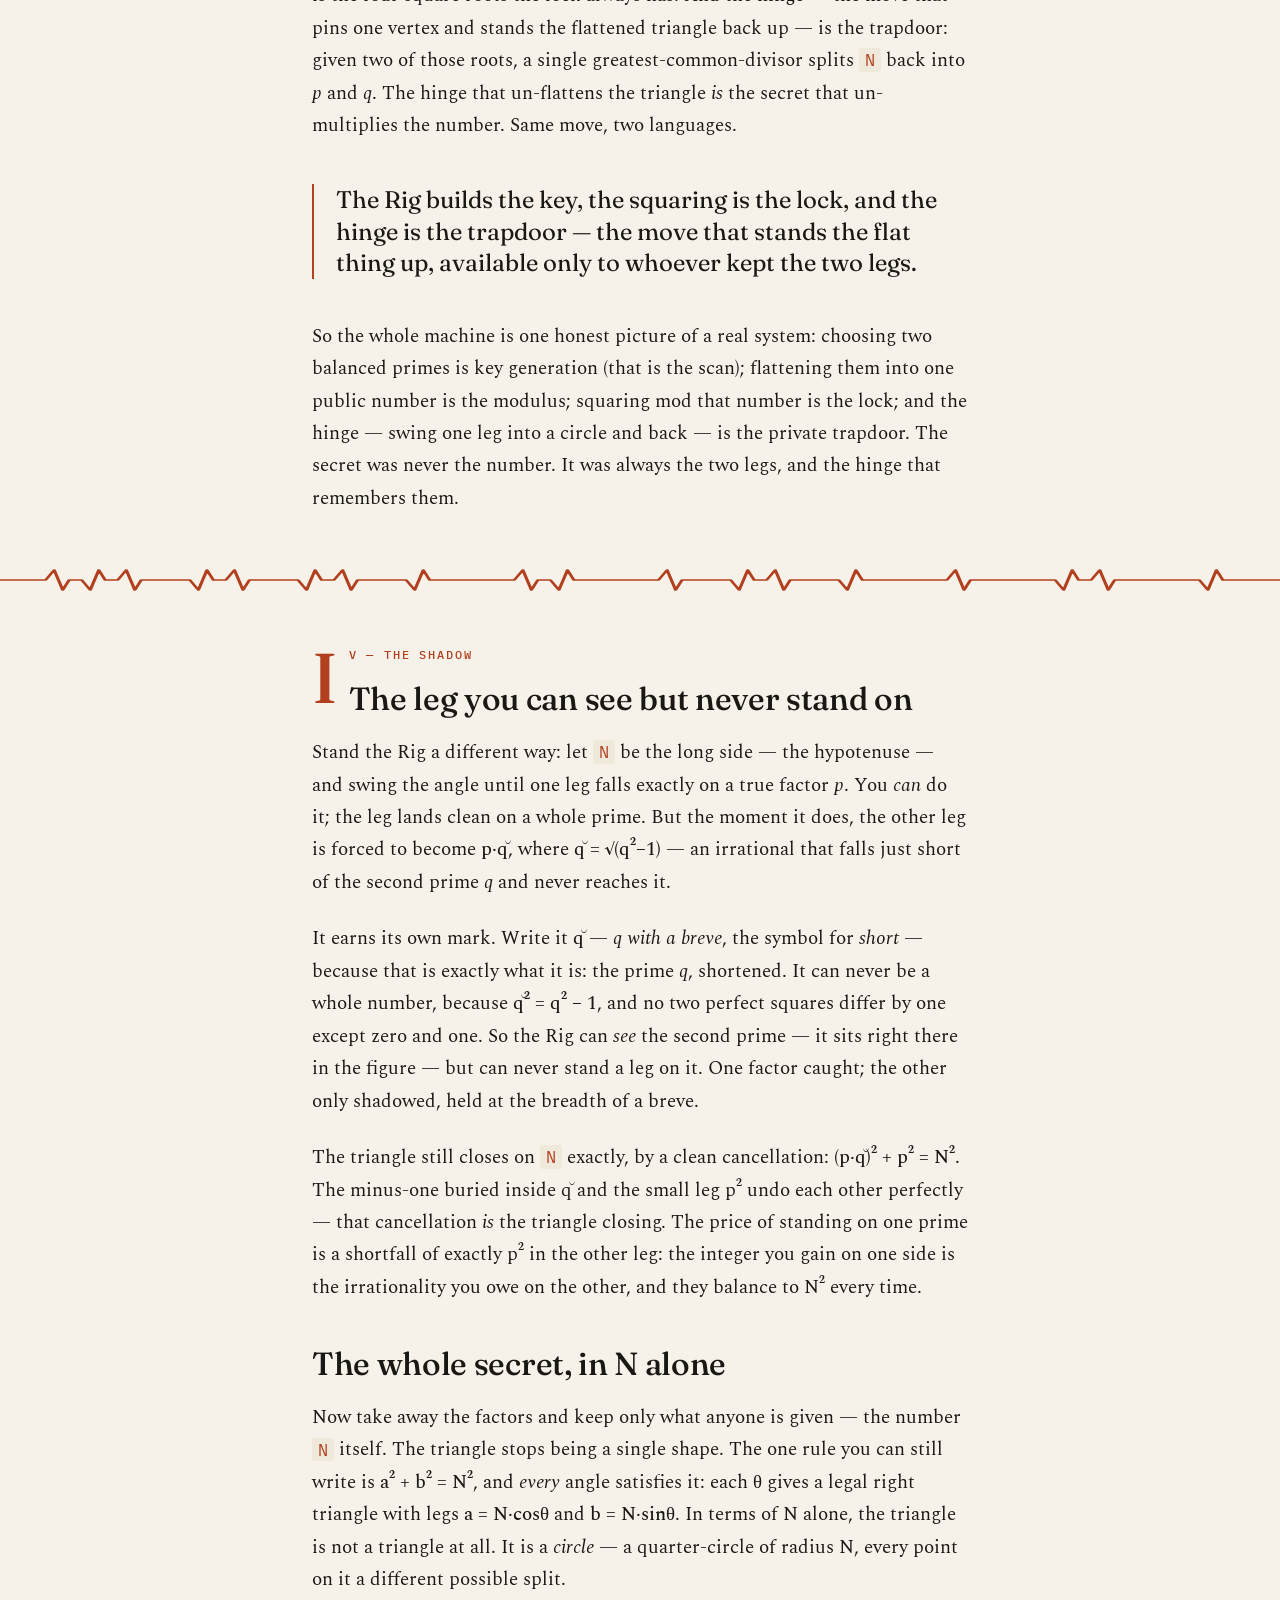
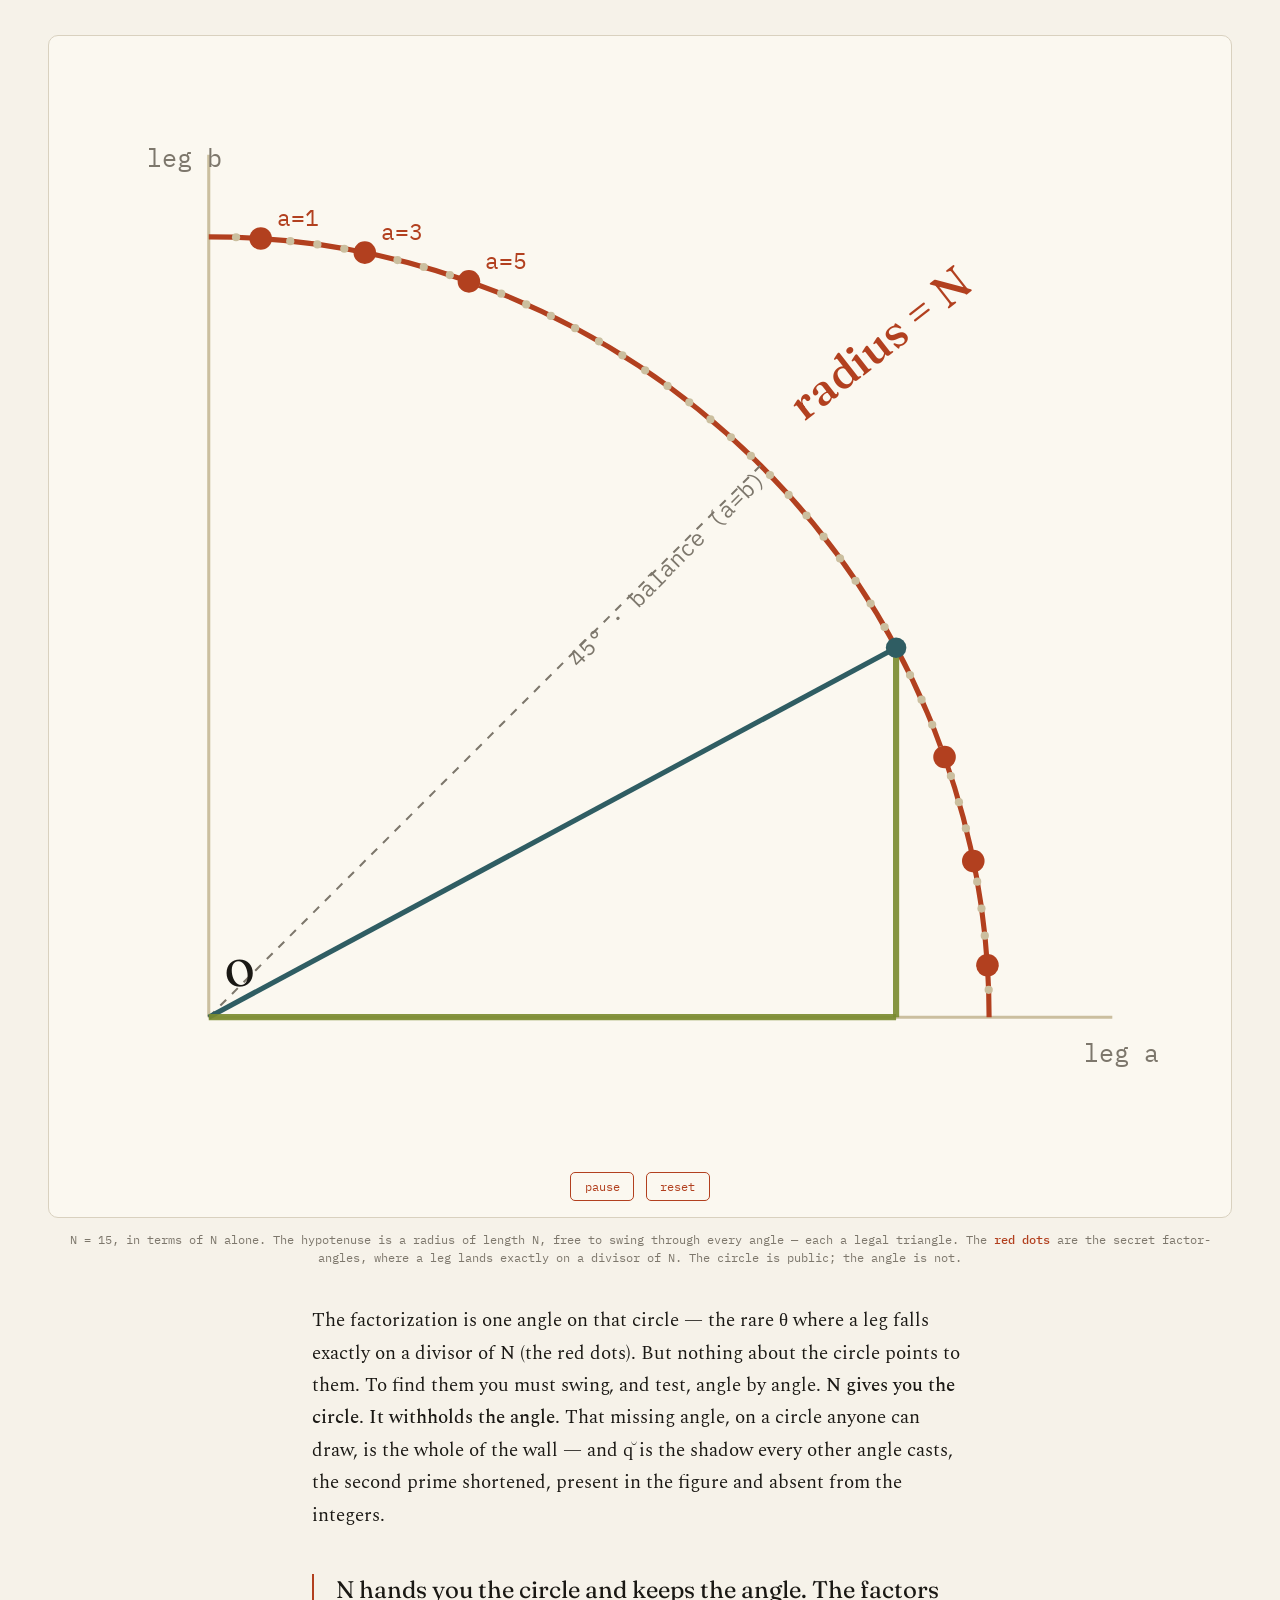
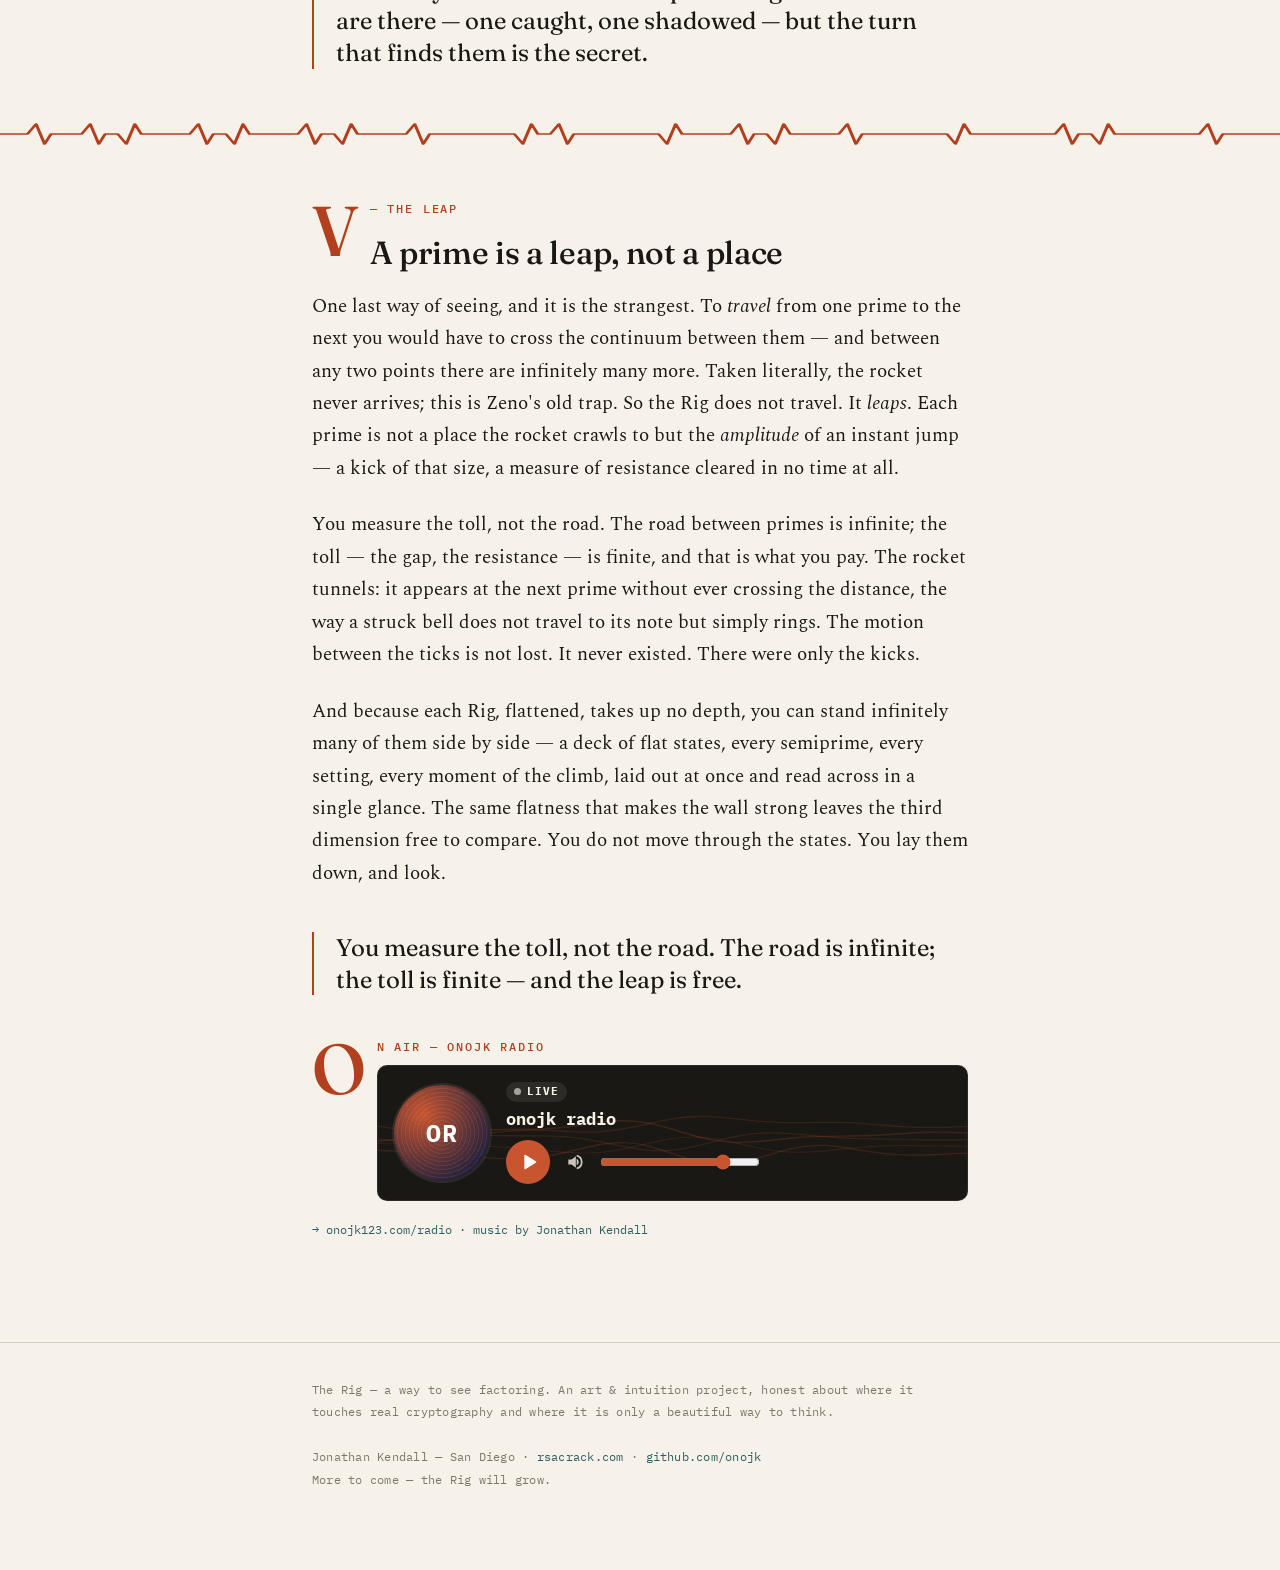
==== commit 7a52dbb7: "Add onojk radio player to the homepage, linking /radio Co-Authored-By: Claude Opus 5.5 <noreply@anth" ====
--- a/index.html
+++ b/index.html
@@ -9,6 +9,7 @@
 <meta property="og:description" content="A triangle of two primes, launched up the axes, blooming into circles. A way to see the wall that hides a secret.">
 <link rel="preconnect" href="https://fonts.googleapis.com">
 <link rel="preconnect" href="https://fonts.gstatic.com" crossorigin>
+<script src="/js/radio-player.js" defer></script>
 <link href="https://fonts.googleapis.com/css2?family=Fraunces:opsz,wght@9..144,400;9..144,500;9..144,600&family=Spectral:ital,wght@0,400;0,500;1,400&family=IBM+Plex+Mono:wght@400;500&display=swap" rel="stylesheet">
 <style>
   :root{
@@ -59,6 +60,12 @@
   .readnext .rn-title{font-family:"Fraunces",serif;font-weight:500;font-size:1.3rem;line-height:1.15;margin-bottom:.2rem}
   .readnext .rn-sub{font-size:.98rem;color:var(--ink-soft);line-height:1.45}
   .readnext .rn-go{font-family:"IBM Plex Mono",monospace;font-size:.78rem;color:var(--turn);margin-top:.5rem;display:inline-block}
+
+  .radio{margin:0 0 1rem}
+  .radio radio-player{--rp-accent:#c8552f;--rp-bg:var(--ink);--rp-fg:var(--paper);
+    --rp-font:"IBM Plex Mono",ui-monospace,monospace;--rp-radius:10px;margin:0 0 .8rem}
+  .radio .rn-go{font-family:"IBM Plex Mono",monospace;font-size:.78rem;color:var(--turn);text-decoration:none}
+  .radio .rn-go:hover{text-decoration:underline}
 
   blockquote{margin:2.6rem 0;padding:0 0 0 1.4rem;border-left:2px solid var(--kink);
     font-family:"Fraunces",serif;font-weight:400;font-size:1.5rem;line-height:1.32;color:var(--ink);}
@@ -292,6 +299,15 @@
   </div>
 </section>
 
+<section class="radio">
+  <div class="wrap">
+    <p class="section-no">ON AIR — ONOJK RADIO</p>
+    <radio-player src="https://radio.onojk123.com/stream" title="onojk radio"
+      theme="dark" history="on" visualizer="lines"></radio-player>
+    <a class="rn-go" href="/radio/">→ onojk123.com/radio · music by Jonathan Kendall</a>
+  </div>
+</section>
+
 </main>
 
 <footer>
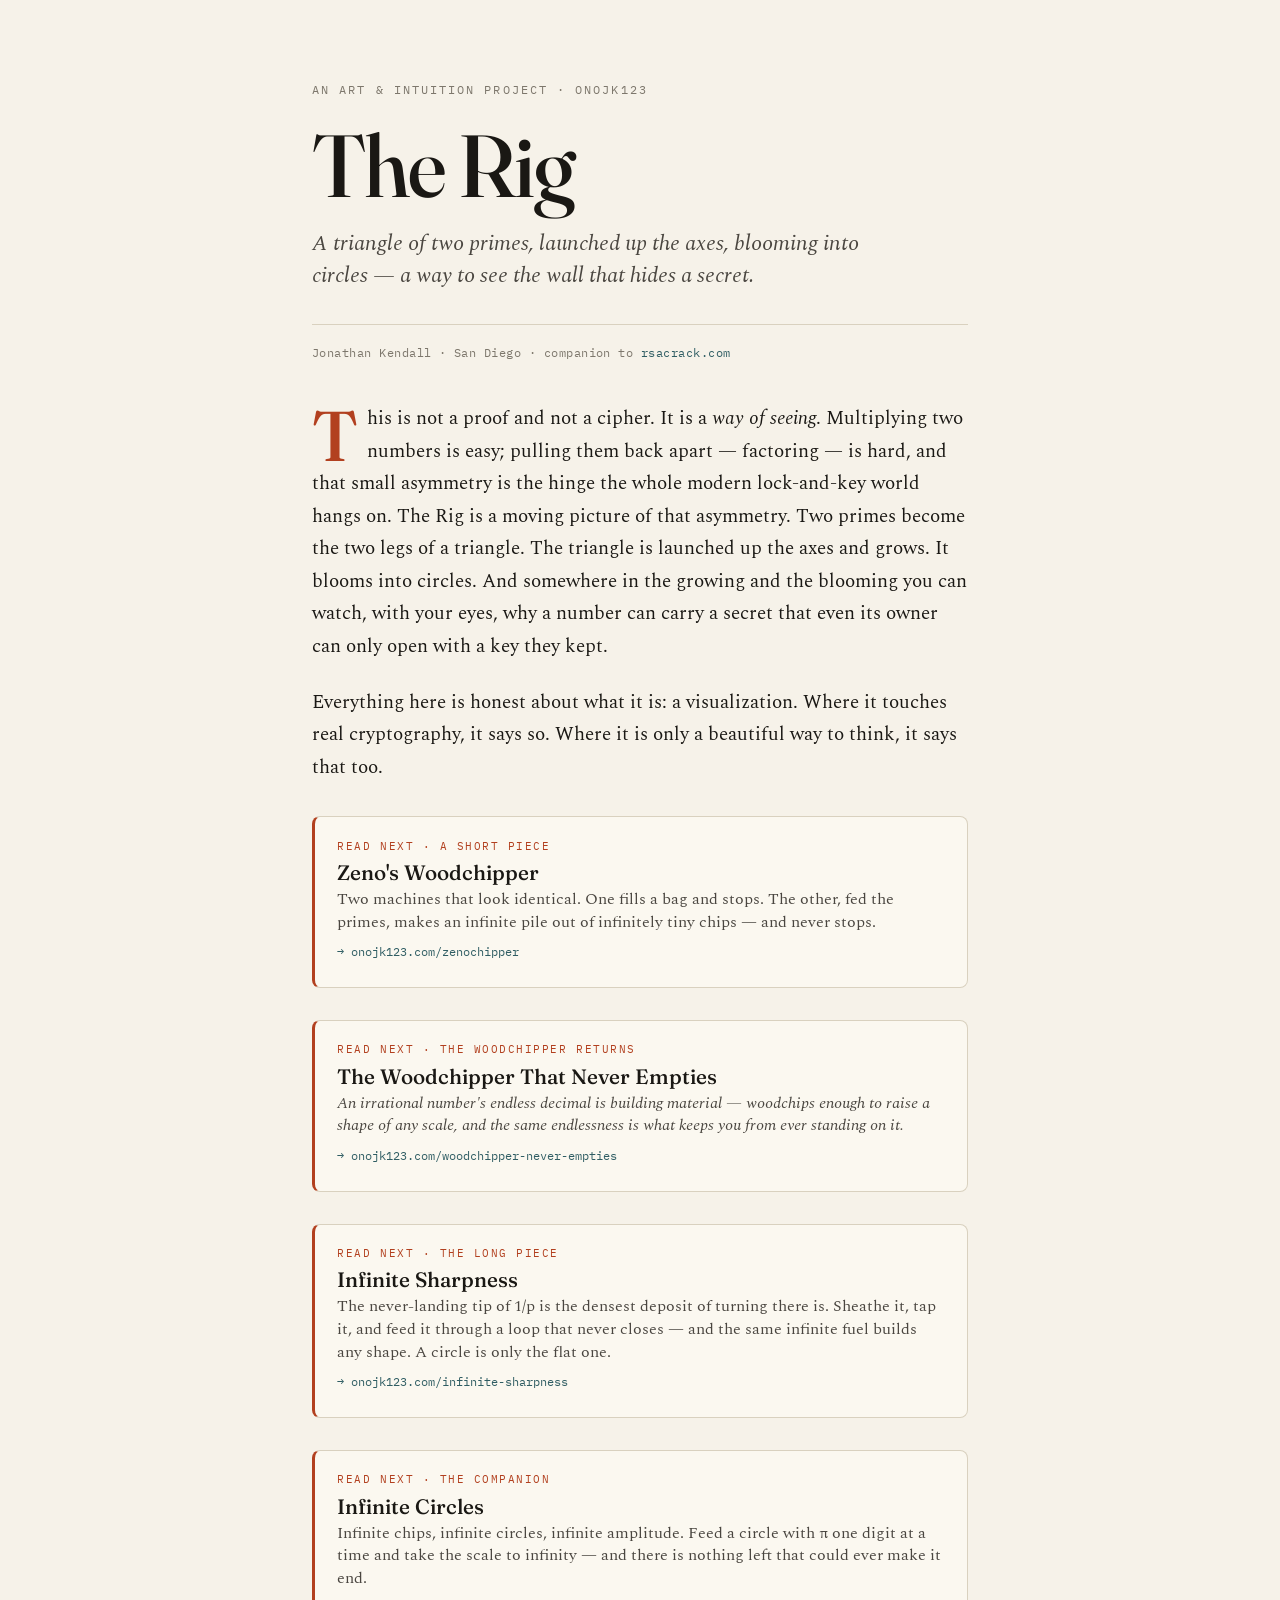
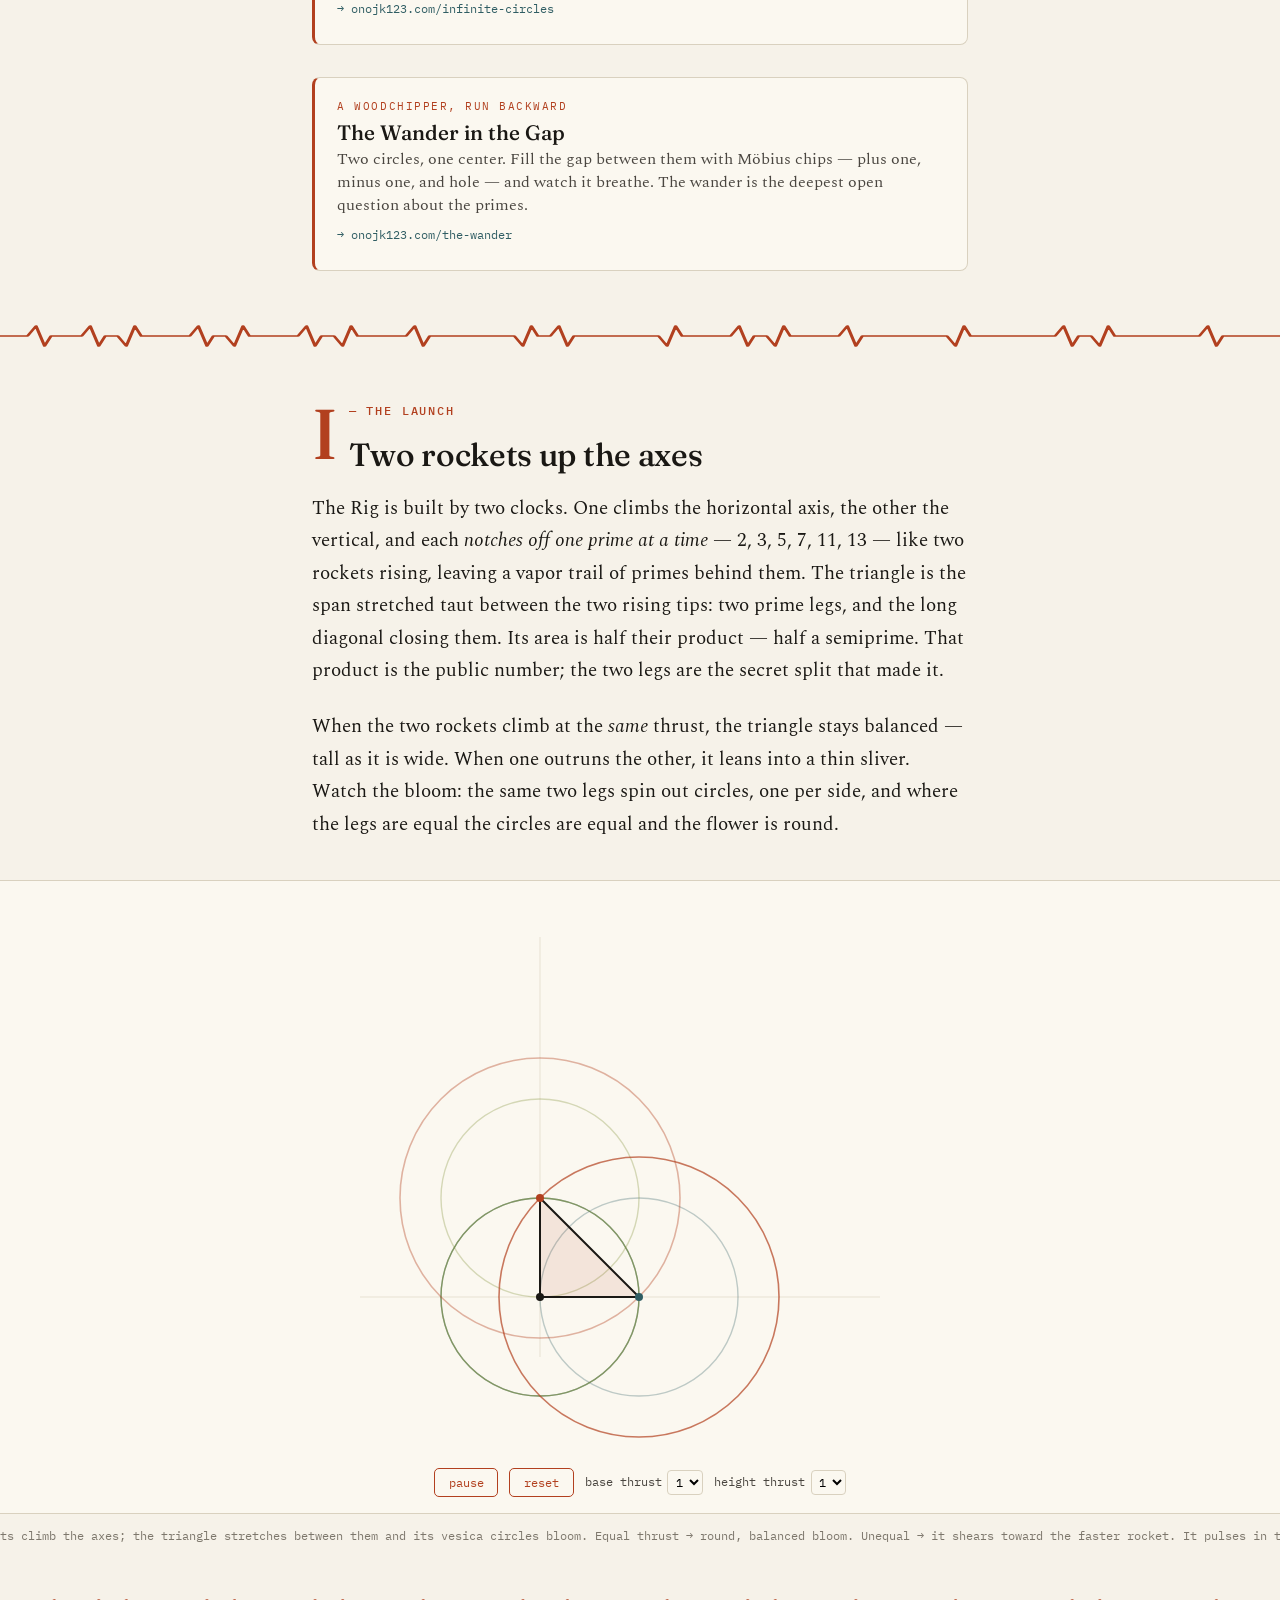
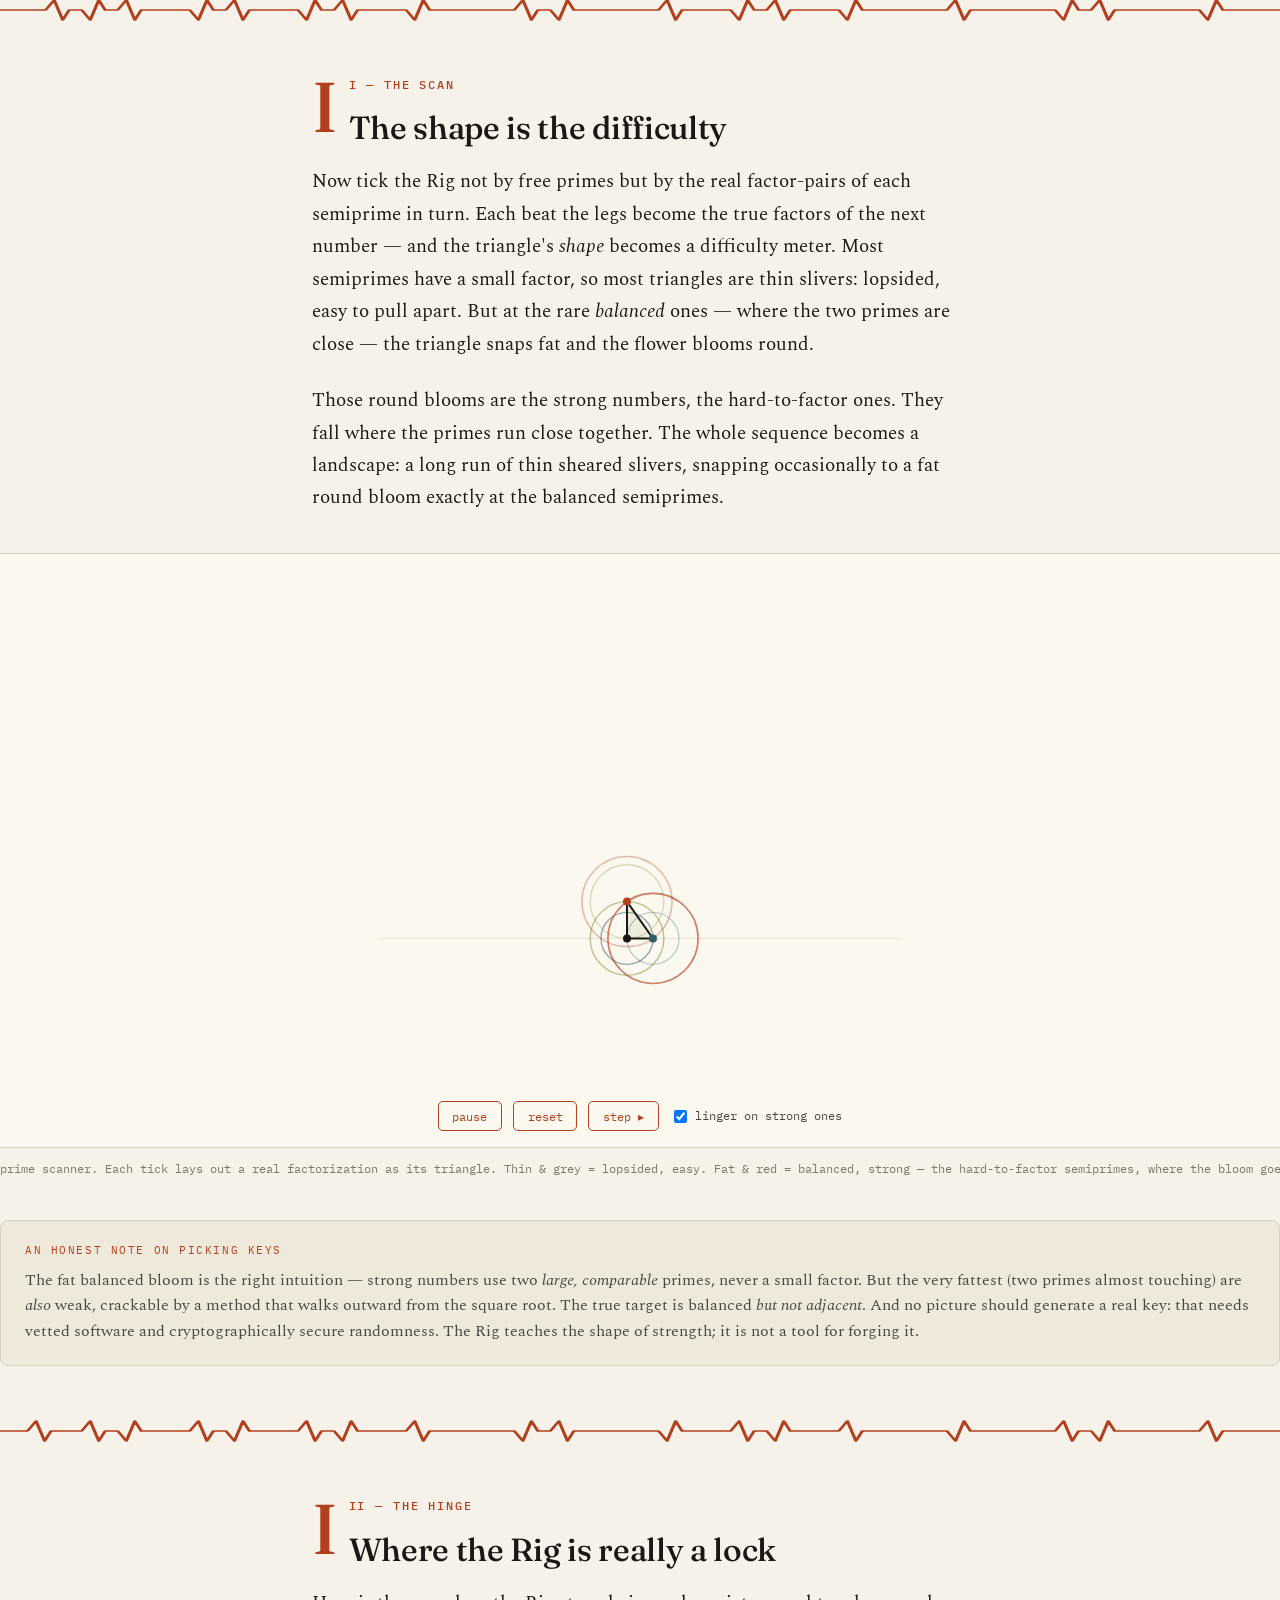
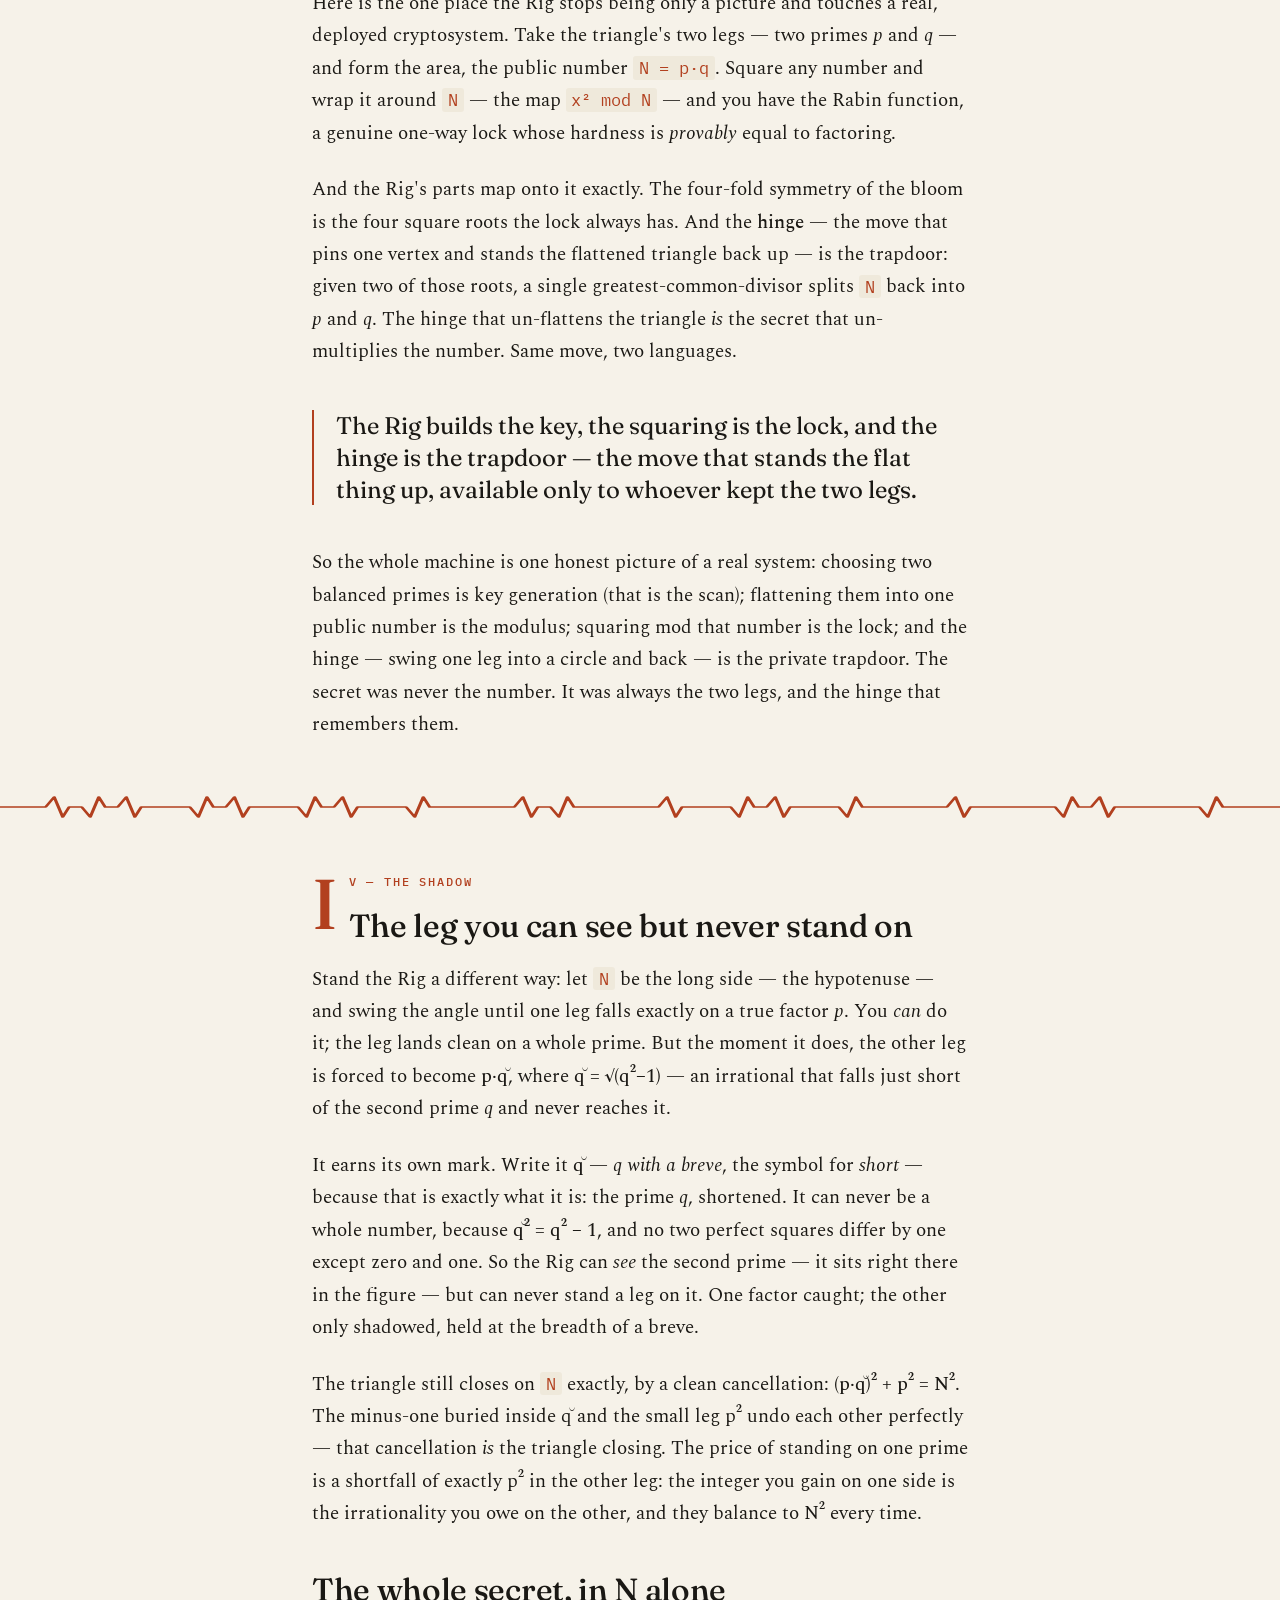
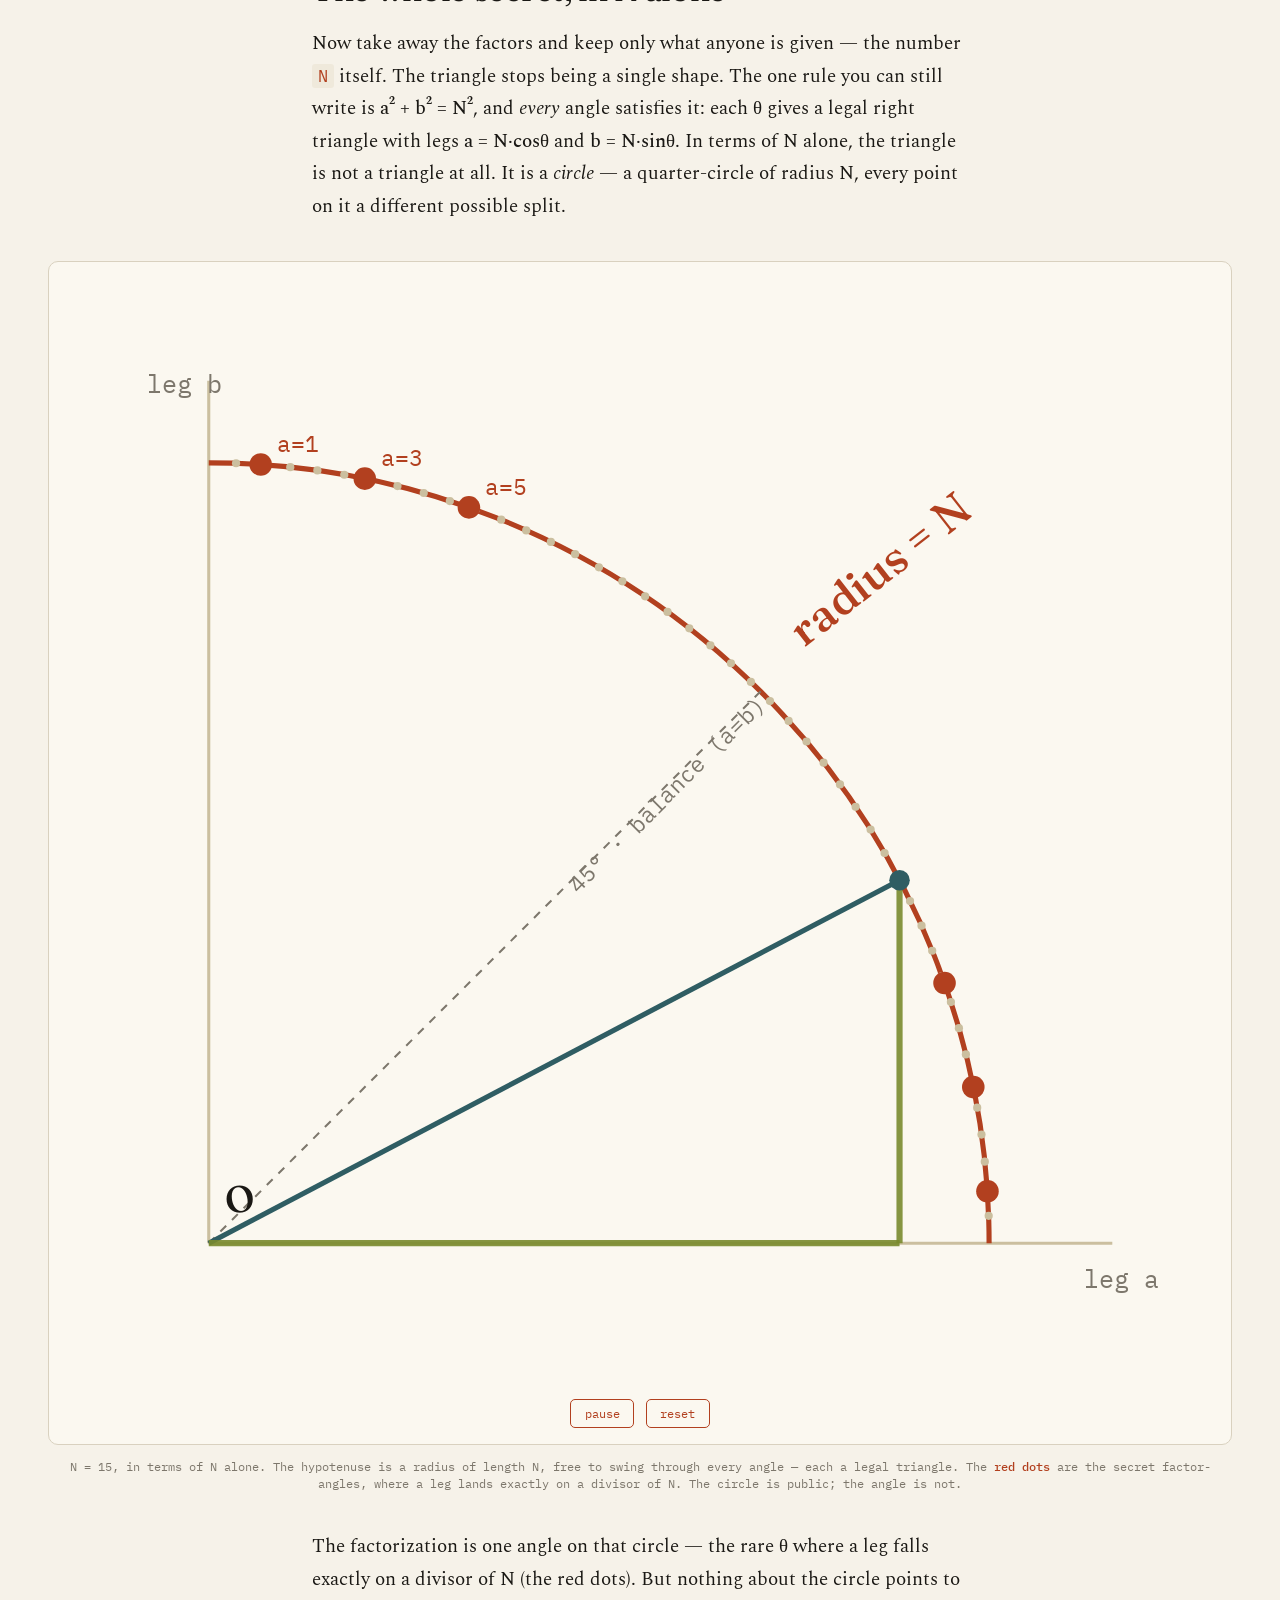
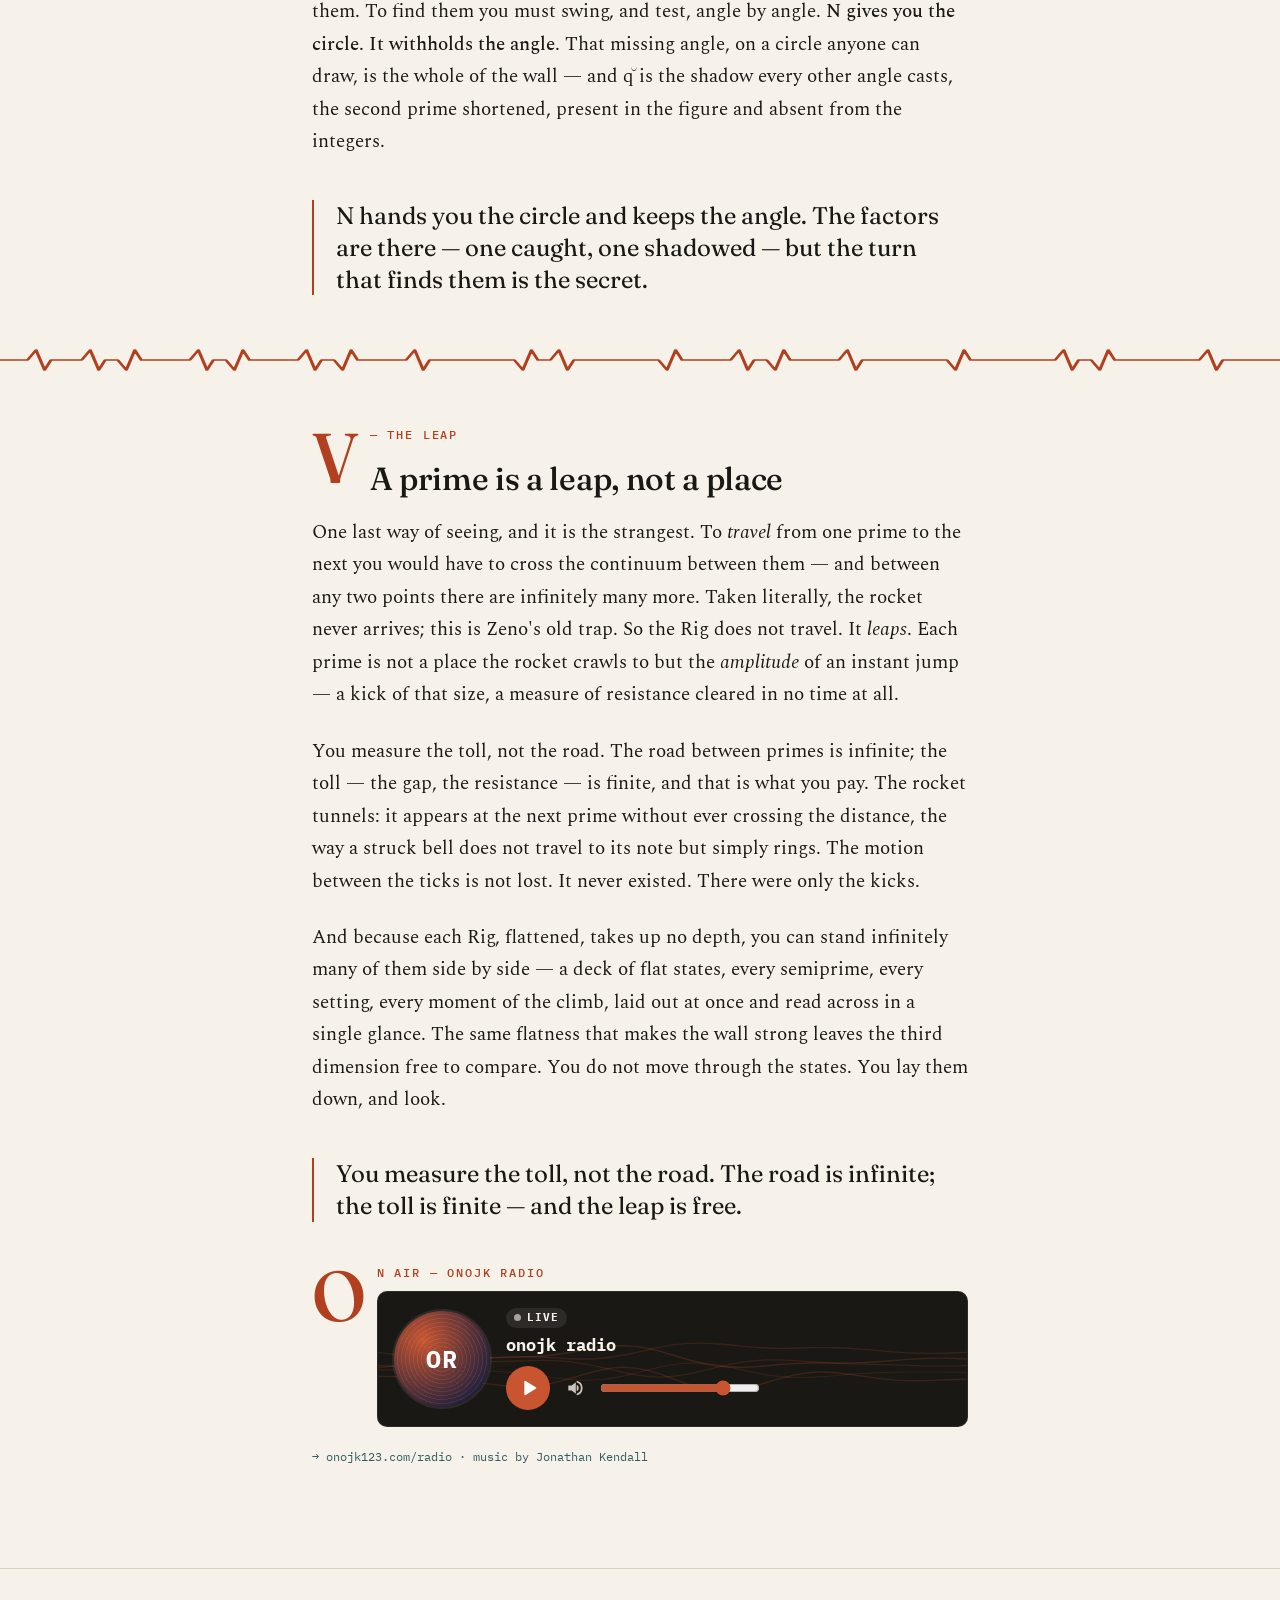
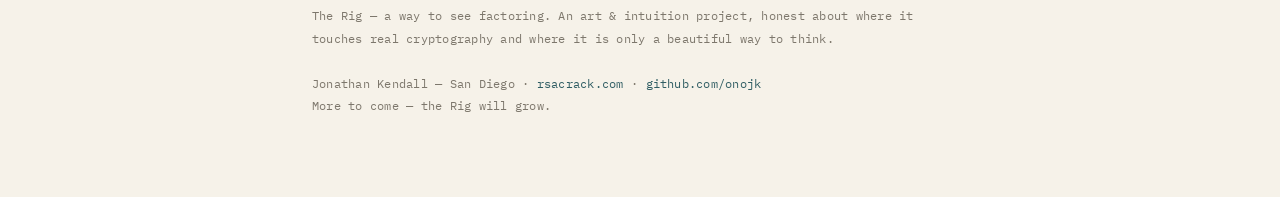
==== commit 30f8b3a4: "Commit live The Wander page and homepage link These were already deployed to onojk123.com from the w" ====
--- a/index.html
+++ b/index.html
@@ -153,6 +153,12 @@
       <div class="rn-sub">Infinite chips, infinite circles, infinite amplitude. Feed a circle with π one digit at a time and take the scale to infinity — and there is nothing left that could ever make it end.</div>
       <span class="rn-go">→ onojk123.com/infinite-circles</span>
     </a>
+    <a class="readnext" href="/the-wander/">
+      <div class="rn-eyebrow">A woodchipper, run backward</div>
+      <div class="rn-title">The Wander in the Gap</div>
+      <div class="rn-sub">Two circles, one center. Fill the gap between them with Möbius chips — plus one, minus one, and hole — and watch it breathe. The wander is the deepest open question about the primes.</div>
+      <span class="rn-go">→ onojk123.com/the-wander</span>
+    </a>
 
 
   </div>
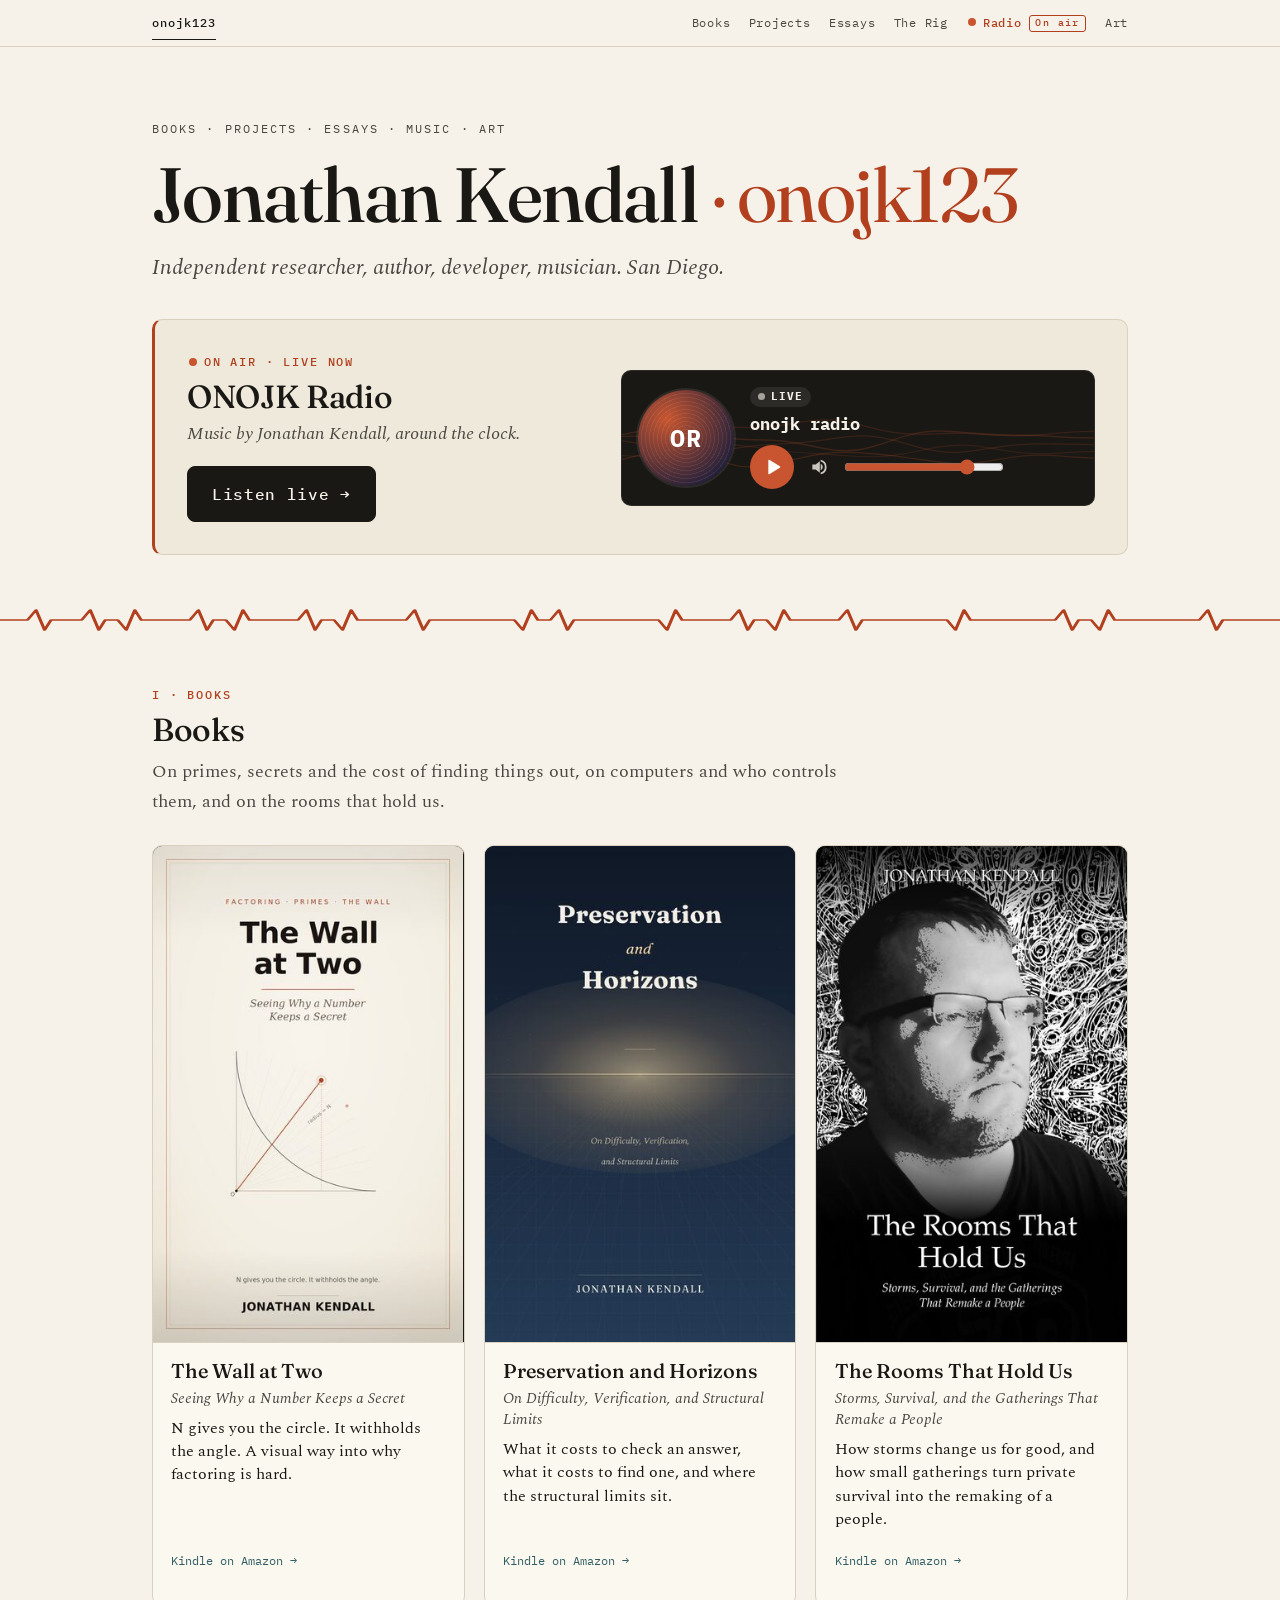
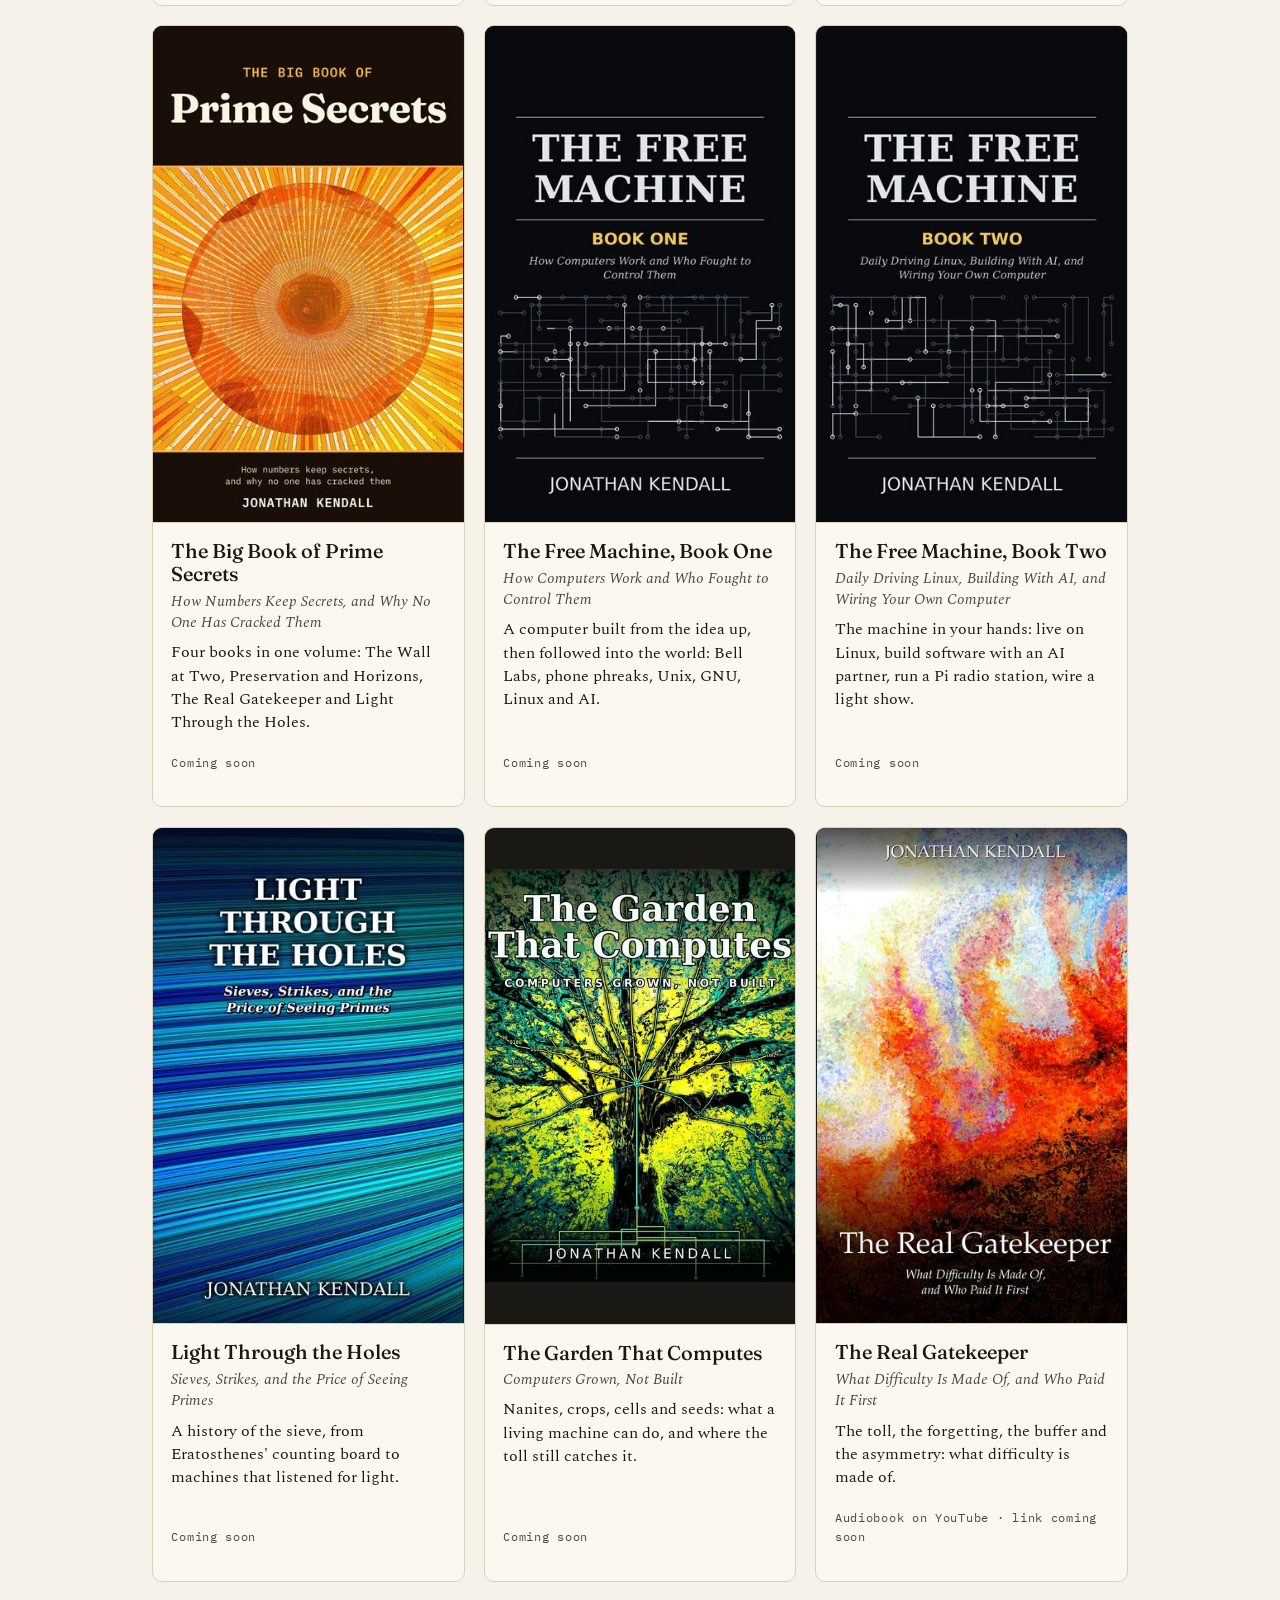
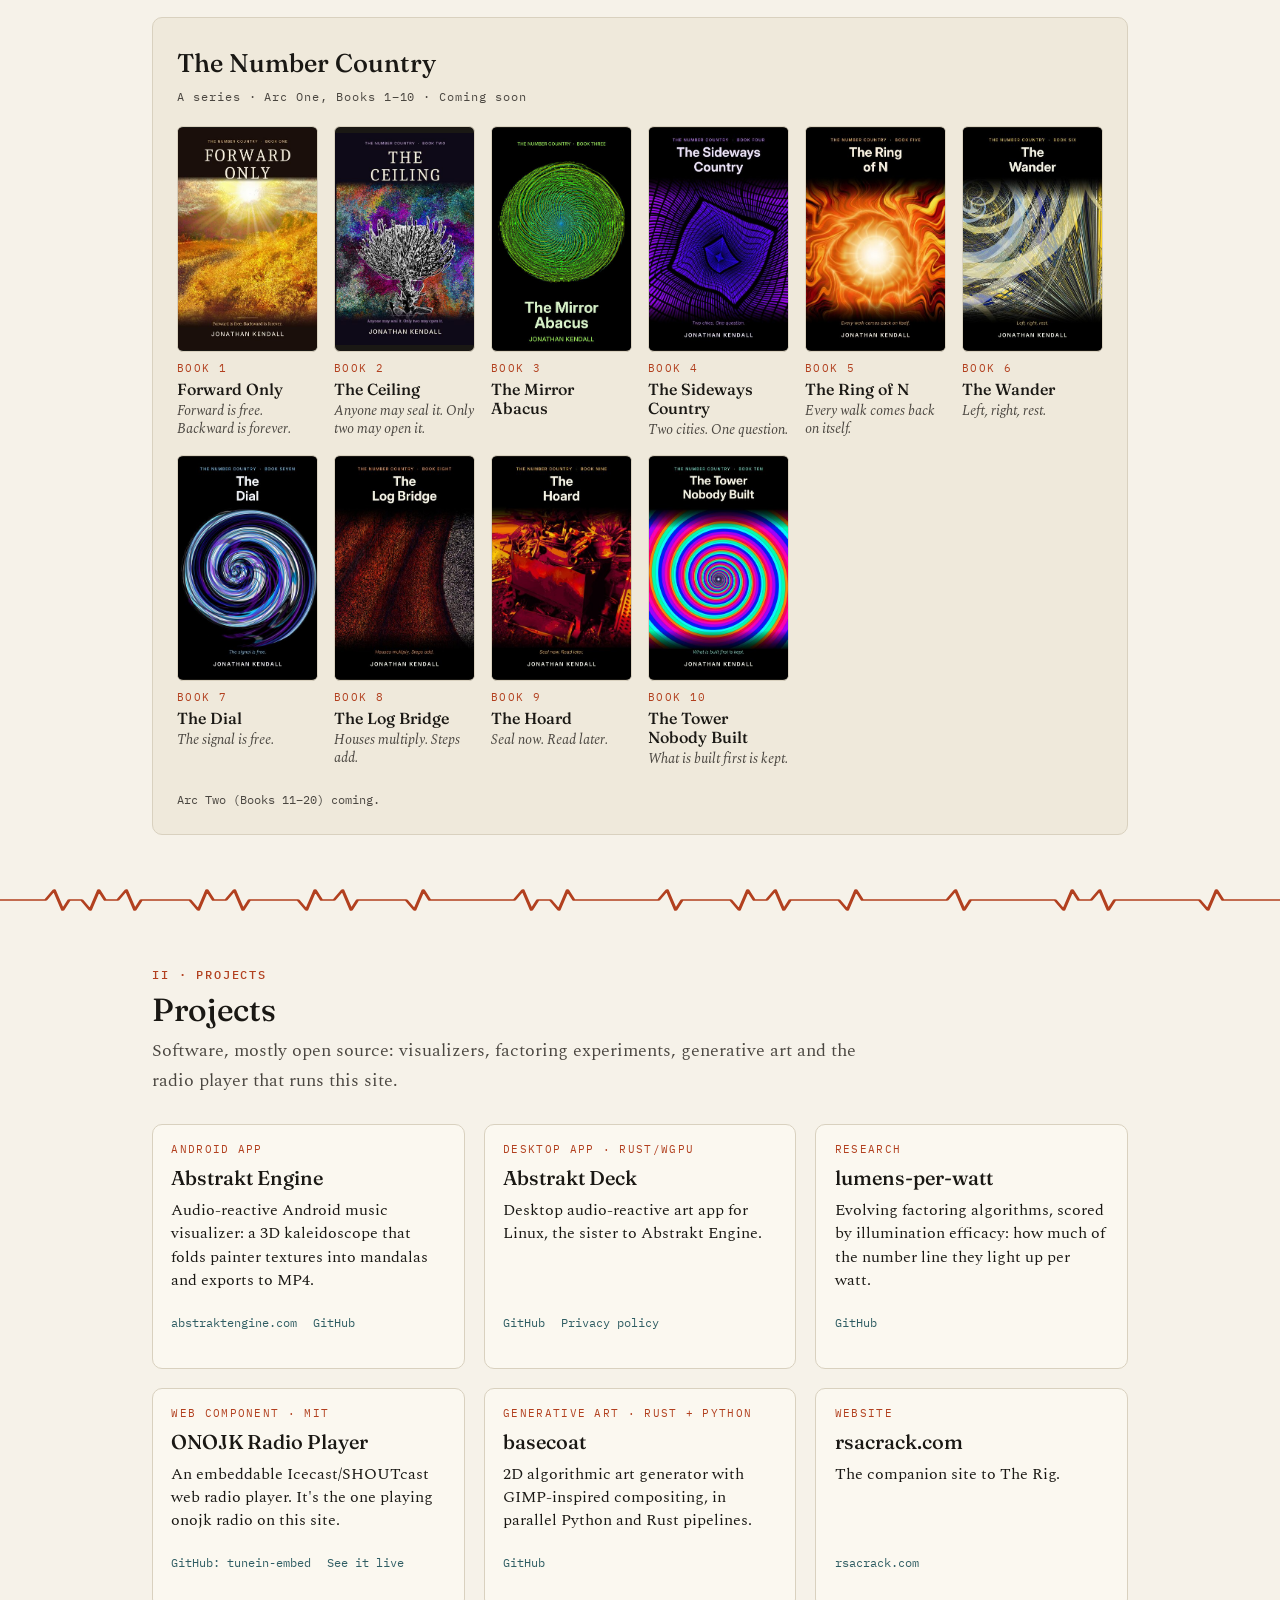
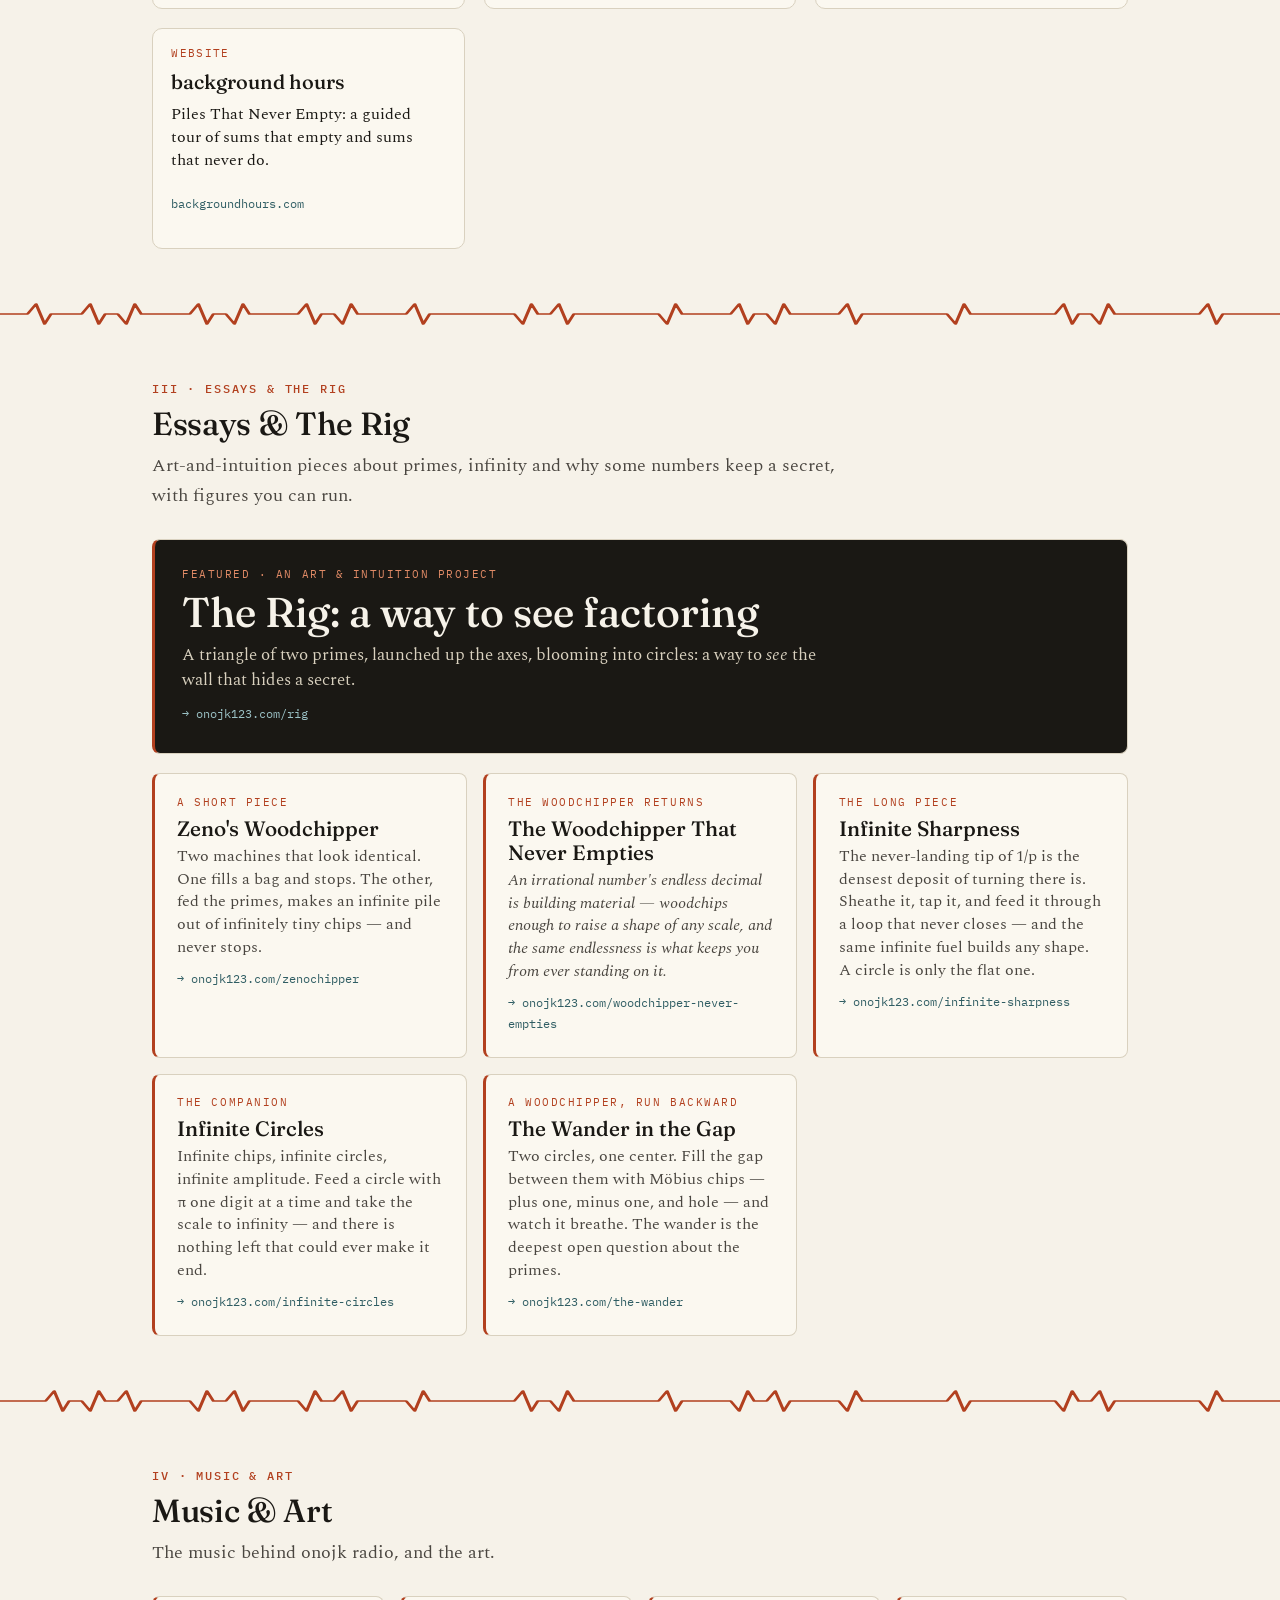
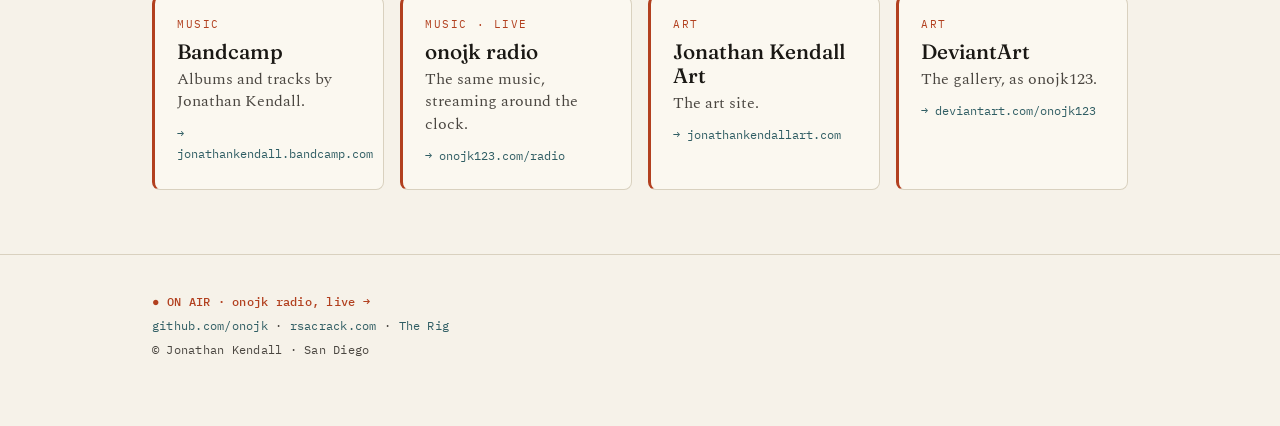
==== commit 8e66d026: "New hub home page The home page is now a hub: on-air radio block with the live player, books (driven" ====
--- a/index.html
+++ b/index.html
@@ -3,109 +3,165 @@
 <head>
 <meta charset="utf-8">
 <meta name="viewport" content="width=device-width, initial-scale=1">
-<title>The Rig — a way to see factoring</title>
-<meta name="description" content="The Rig: a moving geometric picture of factoring and one-way functions. A triangle of two primes, launched up the axes, blooming into circles — a way to SEE why some numbers keep a secret. An art-and-intuition project by Jonathan Kendall.">
-<meta property="og:title" content="The Rig — a way to see factoring">
-<meta property="og:description" content="A triangle of two primes, launched up the axes, blooming into circles. A way to see the wall that hides a secret.">
+<title>Jonathan Kendall · onojk123: books, projects, radio, art</title>
+<meta name="description" content="Jonathan Kendall (onojk123): independent researcher, author, developer and musician in San Diego. Books on primes and secrets, The Number Country series, open-source projects, The Rig, essays, art, and onojk radio live around the clock.">
+<link rel="canonical" href="https://onojk123.com/">
+<meta property="og:type" content="website">
+<meta property="og:site_name" content="onojk123">
+<meta property="og:url" content="https://onojk123.com/">
+<meta property="og:title" content="Jonathan Kendall · onojk123">
+<meta property="og:description" content="Independent researcher, author, developer, musician. San Diego. Books, projects, essays, The Rig, art, and onojk radio live.">
+<meta property="og:image" content="https://onojk123.com/img/books/the-wall-at-two.jpg">
+<meta property="og:image:alt" content="Cover of The Wall at Two by Jonathan Kendall">
+<meta name="twitter:card" content="summary">
 <link rel="preconnect" href="https://fonts.googleapis.com">
 <link rel="preconnect" href="https://fonts.gstatic.com" crossorigin>
+<link href="https://fonts.googleapis.com/css2?family=Fraunces:opsz,wght@9..144,400;9..144,500;9..144,600&family=Spectral:ital,wght@0,400;0,500;1,400&family=IBM+Plex+Mono:wght@400;500&display=swap" rel="stylesheet">
+<link rel="stylesheet" href="/css/site-nav.css">
 <script src="/js/radio-player.js" defer></script>
-<link href="https://fonts.googleapis.com/css2?family=Fraunces:opsz,wght@9..144,400;9..144,500;9..144,600&family=Spectral:ital,wght@0,400;0,500;1,400&family=IBM+Plex+Mono:wght@400;500&display=swap" rel="stylesheet">
+<script type="application/ld+json">
+{"@context":"https://schema.org","@type":"Person","name":"Jonathan Kendall","alternateName":"onojk123",
+ "url":"https://onojk123.com/","homeLocation":{"@type":"Place","name":"San Diego"},
+ "jobTitle":"Independent researcher, author, developer, musician",
+ "sameAs":["https://github.com/onojk","https://jonathankendall.bandcamp.com","https://jonathankendallart.com","https://www.deviantart.com/onojk123","https://rsacrack.com"]}
+</script>
 <style>
   :root{
     --ink:#1a1814; --ink-soft:#4a4640; --ink-faint:#7d776c;
-    --paper:#f6f2e9; --paper-deep:#efe9db; --line:#d9d1bf;
-    --kink:#b2401f; --turn:#2f5d63; --leaf:#7a8b2f; --maxw:44rem;
+    --paper:#f6f2e9; --paper-deep:#efe9db; --card:#fbf8f0; --line:#d9d1bf;
+    --kink:#b2401f; --turn:#2f5d63; --leaf:#7a8b2f; --maxw:44rem; --wide:64rem;
   }
   *{box-sizing:border-box}
   html{-webkit-text-size-adjust:100%;scroll-behavior:smooth}
   body{margin:0;background:var(--paper);color:var(--ink);
-    font-family:"Spectral",Georgia,serif;font-size:1.18rem;line-height:1.72;font-weight:400;
+    font-family:"Spectral",Georgia,serif;font-size:1.12rem;line-height:1.65;font-weight:400;
     -webkit-font-smoothing:antialiased;text-rendering:optimizeLegibility;}
-  .wrap{max-width:var(--maxw);margin:0 auto;padding:0 1.5rem}
-
-  header.masthead{padding:5rem 0 0;margin-bottom:2.5rem}
+  img{max-width:100%;height:auto;display:block}
+  .wrap{max-width:var(--wide);margin:0 auto;padding:0 1.5rem}
+  .skip{position:absolute;left:-999px;top:.5rem;background:var(--ink);color:var(--paper);
+    padding:.5rem .8rem;font-family:"IBM Plex Mono",monospace;font-size:.8rem;z-index:10}
+  .skip:focus{left:.5rem}
+  section[id]{scroll-margin-top:1rem}
+
+  header.masthead{padding:4.5rem 0 0;margin-bottom:2.2rem}
   .eyebrow{font-family:"IBM Plex Mono",monospace;font-size:.72rem;letter-spacing:.18em;
-    text-transform:uppercase;color:var(--ink-faint);margin:0 0 1.4rem;}
-  h1{font-family:"Fraunces",Georgia,serif;font-weight:500;font-size:clamp(3rem,9vw,5.5rem);
-    line-height:.98;letter-spacing:-.02em;margin:0 0 1.2rem;}
+    text-transform:uppercase;color:var(--ink-soft);margin:0 0 1.2rem;}
+  h1{font-family:"Fraunces",Georgia,serif;font-weight:500;font-size:clamp(2.6rem,8vw,4.8rem);
+    line-height:1;letter-spacing:-.02em;margin:0 0 1.1rem;}
+  h1 .handle{display:inline-block;color:var(--kink);font-weight:400}
   .standfirst{font-size:1.35rem;line-height:1.5;color:var(--ink-soft);font-style:italic;
-    max-width:36rem;margin:0 0 2rem;}
-  .byline{font-family:"IBM Plex Mono",monospace;font-size:.74rem;letter-spacing:.04em;
-    color:var(--ink-faint);border-top:1px solid var(--line);padding-top:1.1rem;}
-  .byline a{color:var(--turn);text-decoration:none;border-bottom:1px solid transparent;transition:border-color .2s}
-  .byline a:hover{border-color:var(--turn)}
+    max-width:36rem;margin:0;}
 
   .kinkrule{display:block;width:100%;height:34px;margin:3rem 0;overflow:visible}
   .kinkrule path{fill:none;stroke:var(--kink);stroke-width:1.5;stroke-linecap:round;stroke-linejoin:round}
 
-  main{padding-bottom:1rem}
-  p{margin:0 0 1.5rem}
-  section > .wrap > p:first-of-type::first-letter{font-family:"Fraunces",serif;font-weight:500;float:left;
-    font-size:4.4rem;line-height:.78;padding:.35rem .55rem 0 0;color:var(--kink);}
   h2{font-family:"Fraunces",Georgia,serif;font-weight:500;font-size:2rem;line-height:1.1;
-    letter-spacing:-.01em;margin:1rem 0 1.3rem;color:var(--ink);}
+    letter-spacing:-.01em;margin:0 0 .6rem;color:var(--ink);}
   .section-no{display:block;font-family:"IBM Plex Mono",monospace;font-size:.72rem;letter-spacing:.16em;
-    color:var(--kink);margin-bottom:.5rem;font-weight:500;}
-  em{font-style:italic}
-  strong{font-weight:500;color:var(--ink)}
-  code{font-family:"IBM Plex Mono",monospace;font-size:.88em;background:var(--paper-deep);
-    padding:.05em .35em;border-radius:3px;color:var(--kink);}
-  .readnext{display:block;margin:2rem 0;padding:1.2rem 1.4rem;background:#fbf8f0;
+    color:var(--kink);margin:0 0 .5rem;font-weight:500;}
+  .lede{color:var(--ink-soft);max-width:var(--maxw);margin:0 0 1.8rem}
+  .mono{font-family:"IBM Plex Mono",monospace}
+
+  /* ---------- ON AIR ---------- */
+  .onair{background:var(--paper-deep);border:1px solid var(--line);border-left:3px solid var(--kink);
+    border-radius:10px;padding:1.6rem 1.6rem 1.4rem;display:grid;gap:1.4rem;align-items:center}
+  .onair .section-no{display:flex;align-items:center}
+  .onair h2{margin:0 0 .3rem}
+  .onair .sub{margin:0;color:var(--ink-soft);font-style:italic}
+  .onair radio-player{--rp-accent:#c8552f;--rp-bg:var(--ink);--rp-fg:var(--paper);
+    --rp-font:"IBM Plex Mono",ui-monospace,monospace;--rp-radius:10px;display:block;min-width:0}
+  .btn-live{display:inline-block;margin-top:1.1rem;font-family:"IBM Plex Mono",monospace;font-weight:500;
+    font-size:1.02rem;letter-spacing:.04em;background:var(--ink);color:var(--paper);text-decoration:none;
+    padding:.85rem 1.5rem;border-radius:8px;border:1px solid var(--ink);transition:background .15s,color .15s}
+  .btn-live:hover,.btn-live:focus-visible{background:var(--kink);border-color:var(--kink)}
+  @media (min-width:820px){ .onair{grid-template-columns:minmax(0,1fr) minmax(0,1.15fr);padding:2rem} }
+
+  /* ---------- cards ---------- */
+  .grid{display:grid;gap:1.2rem;grid-template-columns:repeat(auto-fill,minmax(15rem,1fr))}
+  .card{background:var(--card);border:1px solid var(--line);border-radius:10px;overflow:hidden;
+    display:flex;flex-direction:column}
+  .card-body{padding:1rem 1.15rem 1.15rem;display:flex;flex-direction:column;gap:.35rem;flex:1}
+  .card h3{font-family:"Fraunces",serif;font-weight:500;font-size:1.25rem;line-height:1.15;margin:0}
+  .card .subtitle{font-style:italic;color:var(--ink-soft);font-size:.95rem;line-height:1.4;margin:0}
+  .card .blurb{font-size:.97rem;line-height:1.5;margin:.15rem 0 0;color:var(--ink)}
+  .links{margin-top:auto;padding-top:.6rem;display:flex;flex-wrap:wrap;gap:.3rem 1rem;
+    font-family:"IBM Plex Mono",monospace;font-size:.78rem}
+  .links a{color:var(--turn);text-decoration:none;border-bottom:1px solid transparent;padding:.2rem 0}
+  .links a:hover,.links a:focus-visible{border-color:var(--turn)}
+  .status{font-family:"IBM Plex Mono",monospace;font-size:.74rem;letter-spacing:.06em;color:var(--ink-soft);
+    padding:.2rem 0}
+  .cover{aspect-ratio:5/8;width:100%;object-fit:contain;background:var(--ink);border-bottom:1px solid var(--line)}
+  .ph{aspect-ratio:5/8;width:100%;background:var(--ink);color:var(--paper);display:flex;flex-direction:column;
+    justify-content:center;padding:1.2rem;text-align:center;font-family:"Fraunces",serif;font-size:1.35rem;
+    line-height:1.15;border-bottom:3px solid var(--kink)}
+  .ph small{display:block;margin-top:.8rem;font-family:"IBM Plex Mono",monospace;font-size:.62rem;
+    letter-spacing:.14em;text-transform:uppercase;color:#d9d1bf}
+  #book-grid .card{max-width:22rem}
+
+  /* ---------- series ---------- */
+  .series{margin-top:2.2rem;background:var(--paper-deep);border:1px solid var(--line);border-radius:10px;padding:1.5rem}
+  .series h3{font-family:"Fraunces",serif;font-weight:500;font-size:1.6rem;margin:0 0 .2rem}
+  .series .meta{font-family:"IBM Plex Mono",monospace;font-size:.74rem;letter-spacing:.08em;color:var(--ink-soft);margin:0 0 1.2rem}
+  .series ol{list-style:none;margin:0;padding:0;display:grid;gap:1rem;grid-template-columns:repeat(auto-fill,minmax(8.5rem,1fr))}
+  .series li{display:flex;flex-direction:column;gap:.15rem}
+  .series li img,.series li .ph{border-radius:6px;border:1px solid var(--line);margin-bottom:.35rem}
+  .series li .ph{font-size:.95rem;padding:.6rem}
+  .series .num{font-family:"IBM Plex Mono",monospace;font-size:.68rem;letter-spacing:.12em;color:var(--kink)}
+  .series .t{font-family:"Fraunces",serif;font-weight:500;font-size:1rem;line-height:1.2}
+  .series .tag{font-size:.85rem;font-style:italic;color:var(--ink-soft);line-height:1.35}
+  .series li a{color:inherit;text-decoration:none;display:flex;flex-direction:column;gap:.15rem}
+  .series li a:hover .t,.series li a:focus-visible .t{color:var(--kink)}
+  .series .note{margin:1.3rem 0 0;font-family:"IBM Plex Mono",monospace;font-size:.78rem;color:var(--ink-soft)}
+
+  /* ---------- projects ---------- */
+  .proj .card-body{gap:.45rem}
+  .proj .kind{font-family:"IBM Plex Mono",monospace;font-size:.68rem;letter-spacing:.12em;text-transform:uppercase;color:var(--kink)}
+
+  /* ---------- essays (Read-next style, as on The Rig) ---------- */
+  .readnext{display:block;padding:1.2rem 1.4rem;background:var(--card);
     border:1px solid var(--line);border-left:3px solid var(--kink);border-radius:8px;
     text-decoration:none;color:var(--ink);transition:background .15s,border-color .15s;}
-  .readnext:hover{background:var(--paper-deep);border-left-color:var(--kink)}
+  .readnext:hover,.readnext:focus-visible{background:var(--paper-deep)}
   .readnext .rn-eyebrow{font-family:"IBM Plex Mono",monospace;font-size:.68rem;letter-spacing:.14em;
     text-transform:uppercase;color:var(--kink);margin-bottom:.35rem}
-  .readnext .rn-title{font-family:"Fraunces",serif;font-weight:500;font-size:1.3rem;line-height:1.15;margin-bottom:.2rem}
+  .readnext .rn-title{font-family:"Fraunces",serif;font-weight:500;font-size:1.3rem;line-height:1.15;margin-bottom:.25rem}
   .readnext .rn-sub{font-size:.98rem;color:var(--ink-soft);line-height:1.45}
-  .readnext .rn-go{font-family:"IBM Plex Mono",monospace;font-size:.78rem;color:var(--turn);margin-top:.5rem;display:inline-block}
-
-  .radio{margin:0 0 1rem}
-  .radio radio-player{--rp-accent:#c8552f;--rp-bg:var(--ink);--rp-fg:var(--paper);
-    --rp-font:"IBM Plex Mono",ui-monospace,monospace;--rp-radius:10px;margin:0 0 .8rem}
-  .radio .rn-go{font-family:"IBM Plex Mono",monospace;font-size:.78rem;color:var(--turn);text-decoration:none}
-  .radio .rn-go:hover{text-decoration:underline}
-
-  blockquote{margin:2.6rem 0;padding:0 0 0 1.4rem;border-left:2px solid var(--kink);
-    font-family:"Fraunces",serif;font-weight:400;font-size:1.5rem;line-height:1.32;color:var(--ink);}
-  blockquote p{margin:0}
-
-  figure{margin:2.4rem 0}
-  figure.full{max-width:none;margin-left:calc(-1*max(0px,(100vw - var(--maxw))/2 - 1.5rem));
-    margin-right:calc(-1*max(0px,(100vw - var(--maxw))/2 - 1.5rem));}
-  .stage{background:#fbf8f0;border:1px solid var(--line);border-radius:10px;padding:1rem;
-    display:flex;flex-direction:column;align-items:center;position:relative;}
-  .stage canvas{display:block;max-width:100%;border-radius:6px;}
-  figcaption{font-family:"IBM Plex Mono",monospace;font-size:.74rem;color:var(--ink-faint);
-    margin-top:.8rem;line-height:1.5;text-align:center;}
-  .controls{margin-top:.7rem;display:flex;gap:.7rem;flex-wrap:wrap;justify-content:center;align-items:center}
-  button{font-family:"IBM Plex Mono",monospace;font-size:.76rem;padding:.38rem .85rem;border:1px solid var(--kink);
-    background:#fbf8f0;color:var(--kink);border-radius:5px;cursor:pointer;transition:all .15s}
-  button:hover{background:var(--kink);color:#fbf8f0}
-  .controls label{font-family:"IBM Plex Mono",monospace;font-size:.74rem;color:var(--ink-soft);display:flex;align-items:center;gap:.35rem}
-  select{font-family:"IBM Plex Mono",monospace;font-size:.74rem;padding:.2rem;border:1px solid var(--line);border-radius:4px;background:#fbf8f0}
-  .readout{position:absolute;top:14px;left:18px;font-family:"IBM Plex Mono",monospace;font-size:.76rem;color:var(--ink-soft);line-height:1.5;pointer-events:none}
-  .readout b{color:var(--kink)}
-  .tag{display:inline-block;margin-top:3px;padding:1px 7px;border-radius:3px;font-size:.7rem}
-  .tag.s{background:var(--kink);color:#fbf8f0}
-  .tag.w{background:#dfe3d2;color:#5a5f3a}
-
-  .honest{background:var(--paper-deep);border:1px solid var(--line);border-radius:8px;
-    padding:1.3rem 1.5rem;margin:2.6rem 0;font-size:1rem;line-height:1.6;color:var(--ink-soft)}
-  .honest .lbl{font-family:"IBM Plex Mono",monospace;font-size:.7rem;letter-spacing:.14em;
-    text-transform:uppercase;color:var(--kink);margin-bottom:.5rem}
-
-  footer{margin-top:4rem;border-top:1px solid var(--line);padding:2.2rem 0 5rem;
-    font-family:"IBM Plex Mono",monospace;font-size:.78rem;line-height:1.8;color:var(--ink-faint);letter-spacing:.02em;}
+  .readnext .rn-go{font-family:"IBM Plex Mono",monospace;font-size:.78rem;color:var(--turn);margin-top:.6rem;display:inline-block}
+  .featured{margin-bottom:1.2rem;padding:1.6rem 1.7rem;background:var(--ink);color:var(--paper);border-left-color:var(--kink)}
+  .featured:hover,.featured:focus-visible{background:#2a2620}
+  .featured .rn-eyebrow{color:#e08a66}
+  .featured .rn-title{font-size:clamp(1.8rem,5vw,2.6rem);margin-bottom:.4rem}
+  .featured .rn-sub{color:#d9d1bf;font-size:1.08rem;max-width:40rem}
+  .featured .rn-go{color:#9cc3c7}
+  .essays{display:grid;gap:1rem;grid-template-columns:repeat(auto-fill,minmax(18rem,1fr))}
+
+  /* ---------- music & art ---------- */
+  .elsewhere{display:grid;gap:1rem;grid-template-columns:repeat(auto-fill,minmax(14rem,1fr))}
+
+  footer{margin-top:4rem;border-top:1px solid var(--line);padding:2.2rem 0 4rem;
+    font-family:"IBM Plex Mono",monospace;font-size:.78rem;line-height:1.9;color:var(--ink-soft);letter-spacing:.02em;}
   footer a{color:var(--turn);text-decoration:none;border-bottom:1px solid transparent;transition:border-color .2s}
-  footer a:hover{border-color:var(--turn)}
+  footer a:hover,footer a:focus-visible{border-color:var(--turn)}
+  footer .air{color:var(--kink);font-weight:500}
+
+  a:focus-visible{outline:2px solid var(--turn);outline-offset:3px}
 
   @media (max-width:560px){
-    body{font-size:1.08rem}
-    header.masthead{padding-top:3rem}
+    body{font-size:1.05rem}
+    .wrap{padding:0 1rem}
+    header.masthead{padding-top:2.6rem}
     .standfirst{font-size:1.15rem}
-    figure.full{margin-left:-1rem;margin-right:-1rem}
+    h2{font-size:1.7rem}
+    .onair{padding:1.2rem}
+    .btn-live{display:block;text-align:center}
+    .grid{grid-template-columns:repeat(2,minmax(0,1fr));gap:.75rem}
+    .proj{grid-template-columns:1fr}
+    .card h3{font-size:1.08rem}
+    .card .subtitle,.card .blurb{font-size:.88rem}
+    .links{font-size:.72rem}
+    .card-body{padding:.85rem .9rem 1rem}
+    .series{padding:1.1rem}
+    .series ol{grid-template-columns:repeat(2,minmax(0,1fr))}
   }
   @media (prefers-reduced-motion:no-preference){
     .kinkrule path{stroke-dasharray:1400;stroke-dashoffset:1400;animation:draw 2.4s ease-out forwards}
@@ -114,345 +170,289 @@
 </style>
 </head>
 <body>
+<a class="skip" href="#main">Skip to content</a>
+
+<nav class="sn" aria-label="Site">
+  <div class="sn-in">
+    <a class="sn-home" href="/" aria-current="page">onojk123</a>
+    <ul>
+      <li><a href="#books">Books</a></li>
+      <li><a href="#projects">Projects</a></li>
+      <li><a href="#essays">Essays</a></li>
+      <li><a href="/rig/">The Rig</a></li>
+      <li><a class="sn-radio" href="/radio/"><span class="sn-dot" aria-hidden="true"></span>Radio<span class="sn-air">On air</span></a></li>
+      <li><a href="#art">Art</a></li>
+    </ul>
+  </div>
+</nav>
+
 <header class="masthead">
   <div class="wrap">
-    <p class="eyebrow">An art &amp; intuition project · onojk123</p>
-    <h1>The Rig</h1>
-    <p class="standfirst">A triangle of two primes, launched up the axes, blooming into circles — a way to <em>see</em> the wall that hides a secret.</p>
-    <p class="byline">Jonathan Kendall · San Diego · companion to <a href="https://rsacrack.com">rsacrack.com</a></p>
+    <p class="eyebrow">Books · projects · essays · music · art</p>
+    <h1>Jonathan Kendall <span class="handle">· onojk123</span></h1>
+    <p class="standfirst">Independent researcher, author, developer, musician. San Diego.</p>
   </div>
 </header>
 
-<main>
-
-<section>
-  <div class="wrap">
-    <p>This is not a proof and not a cipher. It is a <em>way of seeing</em>. Multiplying two numbers is easy; pulling them back apart — factoring — is hard, and that small asymmetry is the hinge the whole modern lock-and-key world hangs on. The Rig is a moving picture of that asymmetry. Two primes become the two legs of a triangle. The triangle is launched up the axes and grows. It blooms into circles. And somewhere in the growing and the blooming you can watch, with your eyes, why a number can carry a secret that even its owner can only open with a key they kept.</p>
-    <p>Everything here is honest about what it is: a visualization. Where it touches real cryptography, it says so. Where it is only a beautiful way to think, it says that too.</p>
-    <a class="readnext" href="/zenochipper/">
-      <div class="rn-eyebrow">Read next · a short piece</div>
-      <div class="rn-title">Zeno's Woodchipper</div>
-      <div class="rn-sub">Two machines that look identical. One fills a bag and stops. The other, fed the primes, makes an infinite pile out of infinitely tiny chips — and never stops.</div>
-      <span class="rn-go">→ onojk123.com/zenochipper</span>
-    </a>
-    <a class="readnext" href="/woodchipper-never-empties/">
-      <div class="rn-eyebrow">Read next · the woodchipper returns</div>
-      <div class="rn-title">The Woodchipper That Never Empties</div>
-      <div class="rn-sub"><em>An irrational number's endless decimal is building material — woodchips enough to raise a shape of any scale, and the same endlessness is what keeps you from ever standing on it.</em></div>
-      <span class="rn-go">→ onojk123.com/woodchipper-never-empties</span>
-    </a>
-    <a class="readnext" href="/infinite-sharpness/">
-      <div class="rn-eyebrow">Read next · the long piece</div>
-      <div class="rn-title">Infinite Sharpness</div>
-      <div class="rn-sub">The never-landing tip of 1/p is the densest deposit of turning there is. Sheathe it, tap it, and feed it through a loop that never closes — and the same infinite fuel builds any shape. A circle is only the flat one.</div>
-      <span class="rn-go">→ onojk123.com/infinite-sharpness</span>
-    </a>
-    <a class="readnext" href="/infinite-circles/">
-      <div class="rn-eyebrow">Read next · the companion</div>
-      <div class="rn-title">Infinite Circles</div>
-      <div class="rn-sub">Infinite chips, infinite circles, infinite amplitude. Feed a circle with π one digit at a time and take the scale to infinity — and there is nothing left that could ever make it end.</div>
-      <span class="rn-go">→ onojk123.com/infinite-circles</span>
-    </a>
-    <a class="readnext" href="/the-wander/">
-      <div class="rn-eyebrow">A woodchipper, run backward</div>
-      <div class="rn-title">The Wander in the Gap</div>
-      <div class="rn-sub">Two circles, one center. Fill the gap between them with Möbius chips — plus one, minus one, and hole — and watch it breathe. The wander is the deepest open question about the primes.</div>
-      <span class="rn-go">→ onojk123.com/the-wander</span>
-    </a>
-
-
+<main id="main">
+
+<!-- ON AIR -->
+<section id="radio" aria-labelledby="radio-h">
+  <div class="wrap">
+    <div class="onair">
+      <div>
+        <p class="section-no"><span class="sn-dot" aria-hidden="true"></span>ON AIR · LIVE NOW</p>
+        <h2 id="radio-h">ONOJK Radio</h2>
+        <p class="sub">Music by Jonathan Kendall, around the clock.</p>
+        <a class="btn-live" href="/radio/">Listen live →</a>
+      </div>
+      <radio-player src="https://radio.onojk123.com/stream" title="onojk radio"
+        theme="dark" history="on" visualizer="lines"></radio-player>
+    </div>
   </div>
 </section>
 
 <svg class="kinkrule" viewBox="0 0 600 34" preserveAspectRatio="none" aria-hidden="true">
-  <title>A rule that kinks only at the prime numbers, thinning as they do</title>
   <path d="M0,17 L12.9,17 L16.9,7 L20.9,27 L23.9,17 L38.3,17 L42.3,7 L46.3,27 L49.3,17 L55.2,17 L59.2,27 L63.2,7 L66.2,17 L89.0,17 L93.0,7 L97.0,27 L100.0,17 L105.9,17 L109.9,27 L113.9,7 L116.9,17 L139.7,17 L143.7,7 L147.7,27 L150.7,17 L156.6,17 L160.6,27 L164.6,7 L167.6,17 L190.4,17 L194.4,7 L198.4,27 L201.4,17 L241.1,17 L245.1,27 L249.1,7 L252.1,17 L258.0,17 L262.0,7 L266.0,27 L269.0,17 L308.7,17 L312.7,27 L316.7,7 L319.7,17 L342.5,17 L346.5,7 L350.5,27 L353.5,17 L359.4,17 L363.4,27 L367.4,7 L370.4,17 L393.2,17 L397.2,7 L401.2,27 L404.2,17 L443.9,17 L447.9,27 L451.9,7 L454.9,17 L494.6,17 L498.6,7 L502.6,27 L505.6,17 L511.5,17 L515.5,27 L519.5,7 L522.5,17 L562.2,17 L566.2,7 L570.2,27 L573.2,17 L600,17"/>
 </svg>
 
-<section>
-  <div class="wrap">
-    <p class="section-no">I — THE LAUNCH</p>
-    <h2>Two rockets up the axes</h2>
-    <p>The Rig is built by two clocks. One climbs the horizontal axis, the other the vertical, and each <em>notches off one prime at a time</em> — 2, 3, 5, 7, 11, 13 — like two rockets rising, leaving a vapor trail of primes behind them. The triangle is the span stretched taut between the two rising tips: two prime legs, and the long diagonal closing them. Its area is half their product — half a semiprime. That product is the public number; the two legs are the secret split that made it.</p>
-    <p>When the two rockets climb at the <em>same</em> thrust, the triangle stays balanced — tall as it is wide. When one outruns the other, it leans into a thin sliver. Watch the bloom: the same two legs spin out circles, one per side, and where the legs are equal the circles are equal and the flower is round.</p>
-  </div>
-
-  <figure class="full">
-    <div class="stage">
-      <canvas id="flower" width="600" height="560"></canvas>
-      <div class="readout" id="flowerHud"></div>
-      <div class="controls">
-        <button id="flowerPlay">pause</button>
-        <button id="flowerReset">reset</button>
-        <label>base thrust <select id="rb"><option>1</option><option>2</option><option>3</option></select></label>
-        <label>height thrust <select id="rh"><option>1</option><option>2</option><option>3</option></select></label>
-      </div>
+<!-- BOOKS (rendered from /books.json) -->
+<section id="books" aria-labelledby="books-h">
+  <div class="wrap">
+    <p class="section-no">I · BOOKS</p>
+    <h2 id="books-h">Books</h2>
+    <p class="lede">On primes, secrets and the cost of finding things out, on computers and who controls them, and on the rooms that hold us.</p>
+    <div class="grid" id="book-grid">
+      <noscript>
+        <p>Kindle editions:
+          <a href="https://www.amazon.com/dp/B0H74NF3LY">The Wall at Two</a> ·
+          <a href="https://www.amazon.com/dp/B0GHZNB9WP">Preservation and Horizons</a> ·
+          <a href="https://www.amazon.com/dp/B0HNG99FWQ">The Rooms That Hold Us</a>.
+          Turn on JavaScript to see the full shelf.</p>
+      </noscript>
     </div>
-    <figcaption>The breathing rig. Two prime-rockets climb the axes; the triangle stretches between them and its vesica circles bloom. Equal thrust → round, balanced bloom. Unequal → it shears toward the faster rocket. It pulses in the jagged meter of the prime gaps.</figcaption>
-  </figure>
+    <div id="series"></div>
+  </div>
 </section>
 
 <svg class="kinkrule" viewBox="0 0 600 34" preserveAspectRatio="none" aria-hidden="true">
-  <title>The prime rule, thinning rightward</title>
   <path d="M0,17 L21.4,17 L25.4,7 L29.4,27 L32.4,17 L38.3,17 L42.3,27 L46.3,7 L49.3,17 L55.2,17 L59.2,7 L63.2,27 L66.2,17 L89.0,17 L93.0,27 L97.0,7 L100.0,17 L105.9,17 L109.9,7 L113.9,27 L116.9,17 L139.7,17 L143.7,27 L147.7,7 L150.7,17 L156.6,17 L160.6,7 L164.6,27 L167.6,17 L190.4,17 L194.4,27 L198.4,7 L201.4,17 L241.1,17 L245.1,7 L249.1,27 L252.1,17 L258.0,17 L262.0,27 L266.0,7 L269.0,17 L308.7,17 L312.7,7 L316.7,27 L319.7,17 L342.5,17 L346.5,27 L350.5,7 L353.5,17 L359.4,17 L363.4,7 L367.4,27 L370.4,17 L393.2,17 L397.2,27 L401.2,7 L404.2,17 L443.9,17 L447.9,7 L451.9,27 L454.9,17 L494.6,17 L498.6,27 L502.6,7 L505.6,17 L511.5,17 L515.5,7 L519.5,27 L522.5,17 L562.2,17 L566.2,27 L570.2,7 L573.2,17 L600,17"/>
 </svg>
 
-<section>
-  <div class="wrap">
-    <p class="section-no">II — THE SCAN</p>
-    <h2>The shape is the difficulty</h2>
-    <p>Now tick the Rig not by free primes but by the real factor-pairs of each semiprime in turn. Each beat the legs become the true factors of the next number — and the triangle's <em>shape</em> becomes a difficulty meter. Most semiprimes have a small factor, so most triangles are thin slivers: lopsided, easy to pull apart. But at the rare <em>balanced</em> ones — where the two primes are close — the triangle snaps fat and the flower blooms round.</p>
-    <p>Those round blooms are the strong numbers, the hard-to-factor ones. They fall where the primes run close together. The whole sequence becomes a landscape: a long run of thin sheared slivers, snapping occasionally to a fat round bloom exactly at the balanced semiprimes.</p>
-  </div>
-
-  <figure class="full">
-    <div class="stage">
-      <canvas id="scanner" width="600" height="520"></canvas>
-      <div class="readout" id="scanHud"></div>
-      <div class="controls">
-        <button id="scanPlay">pause</button>
-        <button id="scanReset">reset</button>
-        <button id="scanStep">step ▸</button>
-        <label><input type="checkbox" id="scanHold" checked> linger on strong ones</label>
-      </div>
+<!-- PROJECTS -->
+<section id="projects" aria-labelledby="projects-h">
+  <div class="wrap">
+    <p class="section-no">II · PROJECTS</p>
+    <h2 id="projects-h">Projects</h2>
+    <p class="lede">Software, mostly open source: visualizers, factoring experiments, generative art and the radio player that runs this site.</p>
+    <div class="grid proj">
+      <article class="card"><div class="card-body">
+        <span class="kind">Android app</span>
+        <h3>Abstrakt Engine</h3>
+        <p class="blurb">Audio-reactive Android music visualizer: a 3D kaleidoscope that folds painter textures into mandalas and exports to MP4.</p>
+        <p class="links"><a href="https://abstraktengine.com">abstraktengine.com</a><a href="https://github.com/onojk/abstrakt-engine">GitHub</a></p>
+      </div></article>
+      <article class="card"><div class="card-body">
+        <span class="kind">Desktop app · Rust/wgpu</span>
+        <h3>Abstrakt Deck</h3>
+        <p class="blurb">Desktop audio-reactive art app for Linux, the sister to Abstrakt Engine.</p>
+        <p class="links"><a href="https://github.com/onojk/abstrakt_deck">GitHub</a><a href="/abstrakt-deck/privacy/">Privacy policy</a></p>
+      </div></article>
+      <article class="card"><div class="card-body">
+        <span class="kind">Research</span>
+        <h3>lumens-per-watt</h3>
+        <p class="blurb">Evolving factoring algorithms, scored by illumination efficacy: how much of the number line they light up per watt.</p>
+        <p class="links"><a href="https://github.com/onojk/lumens-per-watt">GitHub</a></p>
+      </div></article>
+      <article class="card"><div class="card-body">
+        <span class="kind">Web component · MIT</span>
+        <h3>ONOJK Radio Player</h3>
+        <p class="blurb">An embeddable Icecast/SHOUTcast web radio player. It's the one playing onojk radio on this site.</p>
+        <p class="links"><a href="https://github.com/onojk/tunein-embed">GitHub: tunein-embed</a><a href="/radio/">See it live</a></p>
+      </div></article>
+      <article class="card"><div class="card-body">
+        <span class="kind">Generative art · Rust + Python</span>
+        <h3>basecoat</h3>
+        <p class="blurb">2D algorithmic art generator with GIMP-inspired compositing, in parallel Python and Rust pipelines.</p>
+        <p class="links"><a href="https://github.com/onojk/basecoat">GitHub</a></p>
+      </div></article>
+      <article class="card"><div class="card-body">
+        <span class="kind">Website</span>
+        <h3>rsacrack.com</h3>
+        <p class="blurb">The companion site to The Rig.</p>
+        <p class="links"><a href="https://rsacrack.com">rsacrack.com</a></p>
+      </div></article>
+      <article class="card"><div class="card-body">
+        <span class="kind">Website</span>
+        <h3>background hours</h3>
+        <p class="blurb">Piles That Never Empty: a guided tour of sums that empty and sums that never do.</p>
+        <p class="links"><a href="https://backgroundhours.com">backgroundhours.com</a></p>
+      </div></article>
     </div>
-    <figcaption>The semiprime scanner. Each tick lays out a real factorization as its triangle. Thin &amp; grey = lopsided, easy. Fat &amp; red = balanced, strong — the hard-to-factor semiprimes, where the bloom goes round.</figcaption>
-  </figure>
-
-  <div class="honest">
-    <div class="lbl">An honest note on picking keys</div>
-    The fat balanced bloom is the right intuition — strong numbers use two <em>large, comparable</em> primes, never a small factor. But the very fattest (two primes almost touching) are <em>also</em> weak, crackable by a method that walks outward from the square root. The true target is balanced <em>but not adjacent</em>. And no picture should generate a real key: that needs vetted software and cryptographically secure randomness. The Rig teaches the shape of strength; it is not a tool for forging it.
   </div>
 </section>
 
 <svg class="kinkrule" viewBox="0 0 600 34" preserveAspectRatio="none" aria-hidden="true">
-  <title>The prime rule</title>
   <path d="M0,17 L12.9,17 L16.9,7 L20.9,27 L23.9,17 L38.3,17 L42.3,7 L46.3,27 L49.3,17 L55.2,17 L59.2,27 L63.2,7 L66.2,17 L89.0,17 L93.0,7 L97.0,27 L100.0,17 L105.9,17 L109.9,27 L113.9,7 L116.9,17 L139.7,17 L143.7,7 L147.7,27 L150.7,17 L156.6,17 L160.6,27 L164.6,7 L167.6,17 L190.4,17 L194.4,7 L198.4,27 L201.4,17 L241.1,17 L245.1,27 L249.1,7 L252.1,17 L258.0,17 L262.0,7 L266.0,27 L269.0,17 L308.7,17 L312.7,27 L316.7,7 L319.7,17 L342.5,17 L346.5,7 L350.5,27 L353.5,17 L359.4,17 L363.4,27 L367.4,7 L370.4,17 L393.2,17 L397.2,7 L401.2,27 L404.2,17 L443.9,17 L447.9,27 L451.9,7 L454.9,17 L494.6,17 L498.6,7 L502.6,27 L505.6,17 L511.5,17 L515.5,27 L519.5,7 L522.5,17 L562.2,17 L566.2,7 L570.2,27 L573.2,17 L600,17"/>
 </svg>
 
-<section>
-  <div class="wrap">
-    <p class="section-no">III — THE HINGE</p>
-    <h2>Where the Rig is really a lock</h2>
-    <p>Here is the one place the Rig stops being only a picture and touches a real, deployed cryptosystem. Take the triangle's two legs — two primes <em>p</em> and <em>q</em> — and form the area, the public number <code>N = p·q</code>. Square any number and wrap it around <code>N</code> — the map <code>x² mod N</code> — and you have the Rabin function, a genuine one-way lock whose hardness is <em>provably</em> equal to factoring.</p>
-    <p>And the Rig's parts map onto it exactly. The four-fold symmetry of the bloom is the four square roots the lock always has. And the <strong>hinge</strong> — the move that pins one vertex and stands the flattened triangle back up — is the trapdoor: given two of those roots, a single greatest-common-divisor splits <code>N</code> back into <em>p</em> and <em>q</em>. The hinge that un-flattens the triangle <em>is</em> the secret that un-multiplies the number. Same move, two languages.</p>
-    <blockquote><p>The Rig builds the key, the squaring is the lock, and the hinge is the trapdoor — the move that stands the flat thing up, available only to whoever kept the two legs.</p></blockquote>
-    <p>So the whole machine is one honest picture of a real system: choosing two balanced primes is key generation (that is the scan); flattening them into one public number is the modulus; squaring mod that number is the lock; and the hinge — swing one leg into a circle and back — is the private trapdoor. The secret was never the number. It was always the two legs, and the hinge that remembers them.</p>
+<!-- ESSAYS & THE RIG -->
+<section id="essays" aria-labelledby="essays-h">
+  <div class="wrap">
+    <p class="section-no">III · ESSAYS &amp; THE RIG</p>
+    <h2 id="essays-h">Essays &amp; The Rig</h2>
+    <p class="lede">Art-and-intuition pieces about primes, infinity and why some numbers keep a secret, with figures you can run.</p>
+    <a class="readnext featured" href="/rig/">
+      <div class="rn-eyebrow">Featured · an art &amp; intuition project</div>
+      <div class="rn-title">The Rig: a way to see factoring</div>
+      <div class="rn-sub">A triangle of two primes, launched up the axes, blooming into circles: a way to <em>see</em> the wall that hides a secret.</div>
+      <span class="rn-go">→ onojk123.com/rig</span>
+    </a>
+    <div class="essays">
+      <a class="readnext" href="/zenochipper/">
+        <div class="rn-eyebrow">A short piece</div>
+        <div class="rn-title">Zeno's Woodchipper</div>
+        <div class="rn-sub">Two machines that look identical. One fills a bag and stops. The other, fed the primes, makes an infinite pile out of infinitely tiny chips — and never stops.</div>
+        <span class="rn-go">→ onojk123.com/zenochipper</span>
+      </a>
+      <a class="readnext" href="/woodchipper-never-empties/">
+        <div class="rn-eyebrow">The woodchipper returns</div>
+        <div class="rn-title">The Woodchipper That Never Empties</div>
+        <div class="rn-sub"><em>An irrational number's endless decimal is building material — woodchips enough to raise a shape of any scale, and the same endlessness is what keeps you from ever standing on it.</em></div>
+        <span class="rn-go">→ onojk123.com/woodchipper-never-empties</span>
+      </a>
+      <a class="readnext" href="/infinite-sharpness/">
+        <div class="rn-eyebrow">The long piece</div>
+        <div class="rn-title">Infinite Sharpness</div>
+        <div class="rn-sub">The never-landing tip of 1/p is the densest deposit of turning there is. Sheathe it, tap it, and feed it through a loop that never closes — and the same infinite fuel builds any shape. A circle is only the flat one.</div>
+        <span class="rn-go">→ onojk123.com/infinite-sharpness</span>
+      </a>
+      <a class="readnext" href="/infinite-circles/">
+        <div class="rn-eyebrow">The companion</div>
+        <div class="rn-title">Infinite Circles</div>
+        <div class="rn-sub">Infinite chips, infinite circles, infinite amplitude. Feed a circle with π one digit at a time and take the scale to infinity — and there is nothing left that could ever make it end.</div>
+        <span class="rn-go">→ onojk123.com/infinite-circles</span>
+      </a>
+      <a class="readnext" href="/the-wander/">
+        <div class="rn-eyebrow">A woodchipper, run backward</div>
+        <div class="rn-title">The Wander in the Gap</div>
+        <div class="rn-sub">Two circles, one center. Fill the gap between them with Möbius chips — plus one, minus one, and hole — and watch it breathe. The wander is the deepest open question about the primes.</div>
+        <span class="rn-go">→ onojk123.com/the-wander</span>
+      </a>
+    </div>
   </div>
 </section>
 
 <svg class="kinkrule" viewBox="0 0 600 34" preserveAspectRatio="none" aria-hidden="true">
-  <title>The prime rule</title>
   <path d="M0,17 L21.4,17 L25.4,7 L29.4,27 L32.4,17 L38.3,17 L42.3,27 L46.3,7 L49.3,17 L55.2,17 L59.2,7 L63.2,27 L66.2,17 L89.0,17 L93.0,27 L97.0,7 L100.0,17 L105.9,17 L109.9,7 L113.9,27 L116.9,17 L139.7,17 L143.7,27 L147.7,7 L150.7,17 L156.6,17 L160.6,7 L164.6,27 L167.6,17 L190.4,17 L194.4,27 L198.4,7 L201.4,17 L241.1,17 L245.1,7 L249.1,27 L252.1,17 L258.0,17 L262.0,27 L266.0,7 L269.0,17 L308.7,17 L312.7,7 L316.7,27 L319.7,17 L342.5,17 L346.5,27 L350.5,7 L353.5,17 L359.4,17 L363.4,7 L367.4,27 L370.4,17 L393.2,17 L397.2,27 L401.2,7 L404.2,17 L443.9,17 L447.9,7 L451.9,27 L454.9,17 L494.6,17 L498.6,27 L502.6,7 L505.6,17 L511.5,17 L515.5,7 L519.5,27 L522.5,17 L562.2,17 L566.2,27 L570.2,7 L573.2,17 L600,17"/>
 </svg>
 
-<section>
-  <div class="wrap">
-    <p class="section-no">IV — THE SHADOW</p>
-    <h2>The leg you can see but never stand on</h2>
-    <p>Stand the Rig a different way: let <code>N</code> be the long side — the hypotenuse — and swing the angle until one leg falls exactly on a true factor <em>p</em>. You <em>can</em> do it; the leg lands clean on a whole prime. But the moment it does, the other leg is forced to become <strong>p·q̆</strong>, where <strong>q̆ = √(q²−1)</strong> — an irrational that falls just short of the second prime <em>q</em> and never reaches it.</p>
-    <p>It earns its own mark. Write it <strong>q̆</strong> — <em>q with a breve</em>, the symbol for <em>short</em> — because that is exactly what it is: the prime <em>q</em>, shortened. It can never be a whole number, because <strong>q̆² = q² − 1</strong>, and no two perfect squares differ by one except zero and one. So the Rig can <em>see</em> the second prime — it sits right there in the figure — but can never stand a leg on it. One factor caught; the other only shadowed, held at the breadth of a breve.</p>
-    <p>The triangle still closes on <code>N</code> exactly, by a clean cancellation: <strong>(p·q̆)² + p² = N²</strong>. The minus-one buried inside q̆ and the small leg p² undo each other perfectly — that cancellation <em>is</em> the triangle closing. The price of standing on one prime is a shortfall of exactly p² in the other leg: the integer you gain on one side is the irrationality you owe on the other, and they balance to N² every time.</p>
-
-    <h2 style="margin-top:2.6rem">The whole secret, in N alone</h2>
-    <p>Now take away the factors and keep only what anyone is given — the number <code>N</code> itself. The triangle stops being a single shape. The one rule you can still write is <strong>a² + b² = N²</strong>, and <em>every</em> angle satisfies it: each θ gives a legal right triangle with legs <strong>a = N·cosθ</strong> and <strong>b = N·sinθ</strong>. In terms of N alone, the triangle is not a triangle at all. It is a <em>circle</em> — a quarter-circle of radius N, every point on it a different possible split.</p>
-
-    <figure class="full">
-      <div class="stage">
-        <svg id="circleN" viewBox="0 0 560 540" xmlns="http://www.w3.org/2000/svg" role="img" aria-label="A quarter circle of radius N; the hypotenuse swings as a radius; factors hide at the angles where a leg divides N">
-          <line x1="70" y1="470" x2="510" y2="470" stroke="#cbbf9f" stroke-width="1.5"/>
-          <line x1="70" y1="470" x2="70" y2="50" stroke="#cbbf9f" stroke-width="1.5"/>
-          <text x="496" y="492" font-family="IBM Plex Mono,monospace" font-size="12" fill="#7d776c">leg a</text>
-          <text x="40" y="56" font-family="IBM Plex Mono,monospace" font-size="12" fill="#7d776c">leg b</text>
-          <path d="M 450,470 A 380,380 0 0,0 70,90" fill="none" stroke="#b2401f" stroke-width="2.5"/>
-          <text x="360" y="180" font-family="Fraunces,serif" font-size="22" font-weight="500" fill="#b2401f" transform="rotate(-38 360 180)">radius = N</text>
-          <line x1="70" y1="470" x2="338.7" y2="201.3" stroke="#7d776c" stroke-width="1" stroke-dasharray="4 4"/>
-          <text x="250" y="300" font-family="IBM Plex Mono,monospace" font-size="11" fill="#7d776c" transform="rotate(-45 250 300)">45° · balance (a=b)</text>
-          <g id="cnDots"></g>
-          <line id="cnRadius" x1="70" y1="470" x2="450" y2="470" stroke="#2f5d63" stroke-width="2.5"/>
-          <line id="cnLegA" x1="70" y1="470" x2="450" y2="470" stroke="#7a8b2f" stroke-width="3" opacity="0.9"/>
-          <line id="cnLegB" x1="450" y1="470" x2="450" y2="470" stroke="#7a8b2f" stroke-width="3" opacity="0.9"/>
-          <circle id="cnTip" cx="450" cy="470" r="5" fill="#2f5d63"/>
-          <g id="cnFactors"></g>
-          <text x="78" y="455" font-family="Fraunces,serif" font-size="18" font-weight="500" fill="#1a1814">O</text>
-        </svg>
-        <div class="controls">
-          <button id="cnPlay">pause</button>
-          <button id="cnReset">reset</button>
-        </div>
-      </div>
-      <figcaption>N = 15, in terms of N alone. The hypotenuse is a radius of length N, free to swing through every angle — each a legal triangle. The <strong style="color:#b2401f">red dots</strong> are the secret factor-angles, where a leg lands exactly on a divisor of N. The circle is public; the angle is not.</figcaption>
-    </figure>
-
-    <p>The factorization is one angle on that circle — the rare θ where a leg falls exactly on a divisor of N (the red dots). But nothing about the circle points to them. To find them you must swing, and test, angle by angle. <strong>N gives you the circle. It withholds the angle.</strong> That missing angle, on a circle anyone can draw, is the whole of the wall — and q̆ is the shadow every other angle casts, the second prime shortened, present in the figure and absent from the integers.</p>
-    <blockquote><p>N hands you the circle and keeps the angle. The factors are there — one caught, one shadowed — but the turn that finds them is the secret.</p></blockquote>
+<!-- MUSIC & ART -->
+<section id="art" aria-labelledby="art-h">
+  <div class="wrap">
+    <p class="section-no">IV · MUSIC &amp; ART</p>
+    <h2 id="art-h">Music &amp; Art</h2>
+    <p class="lede">The music behind onojk radio, and the art.</p>
+    <div class="elsewhere">
+      <a class="readnext" href="https://jonathankendall.bandcamp.com">
+        <div class="rn-eyebrow">Music</div>
+        <div class="rn-title">Bandcamp</div>
+        <div class="rn-sub">Albums and tracks by Jonathan Kendall.</div>
+        <span class="rn-go">→ jonathankendall.bandcamp.com</span>
+      </a>
+      <a class="readnext" href="/radio/">
+        <div class="rn-eyebrow">Music · live</div>
+        <div class="rn-title">onojk radio</div>
+        <div class="rn-sub">The same music, streaming around the clock.</div>
+        <span class="rn-go">→ onojk123.com/radio</span>
+      </a>
+      <a class="readnext" href="https://jonathankendallart.com">
+        <div class="rn-eyebrow">Art</div>
+        <div class="rn-title">Jonathan Kendall Art</div>
+        <div class="rn-sub">The art site.</div>
+        <span class="rn-go">→ jonathankendallart.com</span>
+      </a>
+      <a class="readnext" href="https://www.deviantart.com/onojk123">
+        <div class="rn-eyebrow">Art</div>
+        <div class="rn-title">DeviantArt</div>
+        <div class="rn-sub">The gallery, as onojk123.</div>
+        <span class="rn-go">→ deviantart.com/onojk123</span>
+      </a>
+    </div>
   </div>
 </section>
 
-<svg class="kinkrule" viewBox="0 0 600 34" preserveAspectRatio="none" aria-hidden="true">
-  <title>The prime rule</title>
-  <path d="M0,17 L12.9,17 L16.9,7 L20.9,27 L23.9,17 L38.3,17 L42.3,7 L46.3,27 L49.3,17 L55.2,17 L59.2,27 L63.2,7 L66.2,17 L89.0,17 L93.0,7 L97.0,27 L100.0,17 L105.9,17 L109.9,27 L113.9,7 L116.9,17 L139.7,17 L143.7,7 L147.7,27 L150.7,17 L156.6,17 L160.6,27 L164.6,7 L167.6,17 L190.4,17 L194.4,7 L198.4,27 L201.4,17 L241.1,17 L245.1,27 L249.1,7 L252.1,17 L258.0,17 L262.0,7 L266.0,27 L269.0,17 L308.7,17 L312.7,27 L316.7,7 L319.7,17 L342.5,17 L346.5,7 L350.5,27 L353.5,17 L359.4,17 L363.4,27 L367.4,7 L370.4,17 L393.2,17 L397.2,7 L401.2,27 L404.2,17 L443.9,17 L447.9,27 L451.9,7 L454.9,17 L494.6,17 L498.6,7 L502.6,27 L505.6,17 L511.5,17 L515.5,27 L519.5,7 L522.5,17 L562.2,17 L566.2,7 L570.2,27 L573.2,17 L600,17"/>
-</svg>
-
-<section>
-  <div class="wrap">
-    <p class="section-no">V — THE LEAP</p>
-    <h2>A prime is a leap, not a place</h2>
-    <p>One last way of seeing, and it is the strangest. To <em>travel</em> from one prime to the next you would have to cross the continuum between them — and between any two points there are infinitely many more. Taken literally, the rocket never arrives; this is Zeno's old trap. So the Rig does not travel. It <em>leaps</em>. Each prime is not a place the rocket crawls to but the <em>amplitude</em> of an instant jump — a kick of that size, a measure of resistance cleared in no time at all.</p>
-    <p>You measure the toll, not the road. The road between primes is infinite; the toll — the gap, the resistance — is finite, and that is what you pay. The rocket tunnels: it appears at the next prime without ever crossing the distance, the way a struck bell does not travel to its note but simply rings. The motion between the ticks is not lost. It never existed. There were only the kicks.</p>
-    <p>And because each Rig, flattened, takes up no depth, you can stand infinitely many of them side by side — a deck of flat states, every semiprime, every setting, every moment of the climb, laid out at once and read across in a single glance. The same flatness that makes the wall strong leaves the third dimension free to compare. You do not move through the states. You lay them down, and look.</p>
-    <blockquote><p>You measure the toll, not the road. The road is infinite; the toll is finite — and the leap is free.</p></blockquote>
-  </div>
-</section>
-
-<section class="radio">
-  <div class="wrap">
-    <p class="section-no">ON AIR — ONOJK RADIO</p>
-    <radio-player src="https://radio.onojk123.com/stream" title="onojk radio"
-      theme="dark" history="on" visualizer="lines"></radio-player>
-    <a class="rn-go" href="/radio/">→ onojk123.com/radio · music by Jonathan Kendall</a>
-  </div>
-</section>
-
 </main>
 
 <footer>
   <div class="wrap">
-    The Rig — a way to see factoring. An art &amp; intuition project, honest about where it touches real cryptography and where it is only a beautiful way to think.<br><br>
-    Jonathan Kendall — San Diego · <a href="https://rsacrack.com">rsacrack.com</a> · <a href="https://github.com/onojk">github.com/onojk</a><br>
-    More to come — the Rig will grow.
+    <a class="air" href="/radio/">● ON AIR · onojk radio, live →</a><br>
+    <a href="https://github.com/onojk">github.com/onojk</a> · <a href="https://rsacrack.com">rsacrack.com</a> · <a href="/rig/">The Rig</a><br>
+    © Jonathan Kendall · San Diego
   </div>
 </footer>
 
 <script>
-// ---------- shared ----------
-function isP(n){if(n<2)return false;for(let d=2;d*d<=n;d++)if(n%d===0)return false;return true;}
-const PRIMES=[];for(let n=2;PRIMES.length<200;n++)if(isP(n))PRIMES.push(n);
-function easeu(u){return u<.5?2*u*u:1-Math.pow(-2*u+2,2)/2;}
-function lerp(a,b,u){return a+(b-a)*u;}
-
-// ---------- FLOWER (two-rate breathing rig) ----------
 (function(){
-  const cv=document.getElementById('flower'), ctx=cv.getContext('2d'), hud=document.getElementById('flowerHud');
-  const cx0=200, cy0=400; let bi=0,hi=0,t=0,playing=true,rb=1,rh=1; const beat=44;
-  function frame(){
-    ctx.clearRect(0,0,600,560);
-    const u=easeu(Math.min(1,t/beat));
-    const bp=PRIMES[bi],bn=PRIMES[Math.min(bi+rb,PRIMES.length-1)];
-    const hp=PRIMES[hi],hn=PRIMES[Math.min(hi+rh,PRIMES.length-1)];
-    const p=lerp(bp,bn,u),q=lerp(hp,hn,u),hyp=Math.hypot(p,q);
-    const span=Math.max(p,q,hyp), s=Math.min(11,230/span);
-    const O=[cx0,cy0],B=[cx0+p*s,cy0],H=[cx0,cy0-q*s];
-    ctx.strokeStyle='#e7e1d2';ctx.lineWidth=1;
-    ctx.beginPath();ctx.moveTo(cx0-180,cy0);ctx.lineTo(cx0+340,cy0);ctx.stroke();
-    ctx.beginPath();ctx.moveTo(cx0,cy0+60);ctx.lineTo(cx0,cy0-360);ctx.stroke();
-    function circle(c,r,col,w,a){ctx.beginPath();ctx.arc(c[0],c[1],r*s,0,7);ctx.strokeStyle=col;ctx.globalAlpha=a;ctx.lineWidth=w;ctx.stroke();ctx.globalAlpha=1;}
-    circle(O,p,'#2f5d63',1.4,.55);circle(B,p,'#2f5d63',1.4,.30);
-    circle(O,q,'#7a8b2f',1.4,.55);circle(H,q,'#7a8b2f',1.4,.30);
-    circle(B,hyp,'#b2401f',1.6,.7);circle(H,hyp,'#b2401f',1.6,.38);
-    ctx.beginPath();ctx.moveTo(O[0],O[1]);ctx.lineTo(B[0],B[1]);ctx.lineTo(H[0],H[1]);ctx.closePath();
-    ctx.fillStyle='rgba(178,64,31,0.10)';ctx.fill();ctx.strokeStyle='#1a1814';ctx.lineWidth=2;ctx.stroke();
-    for(const[v,c] of [[O,'#1a1814'],[B,'#2f5d63'],[H,'#b2401f']]){ctx.beginPath();ctx.arc(v[0],v[1],4,0,7);ctx.fillStyle=c;ctx.fill();}
-    const sh=Math.abs(p-q)<0.6?'balanced':(q>p?'sheared up':'sheared out');
-    hud.innerHTML='base p = <b>'+bp+'</b> &nbsp; height q = <b>'+hp+'</b><br>ratio q/p = <b>'+(q/p).toFixed(2)+'</b><br>'+sh;
-    if(playing){t++;if(t>=beat){t=0;bi+=rb;hi+=rh;if(bi>=PRIMES.length-rb-1||hi>=PRIMES.length-rh-1){bi=0;hi=0;}}}
-    requestAnimationFrame(frame);
-  }
-  document.getElementById('flowerPlay').onclick=function(){playing=!playing;this.textContent=playing?'pause':'play';};
-  document.getElementById('flowerReset').onclick=()=>{bi=0;hi=0;t=0;};
-  document.getElementById('rb').onchange=function(){rb=+this.value;bi=0;hi=0;t=0;};
-  document.getElementById('rh').onchange=function(){rh=+this.value;bi=0;hi=0;t=0;};
-  frame();
-})();
-
-// ---------- SCANNER (semiprime pairs) ----------
-(function(){
-  const pset=new Set(PRIMES);
-  const SEMIS=[];
-  for(let N=4;N<400 && SEMIS.length<90;N++){
-    for(const p of PRIMES){ if(p*p>N)break; if(N%p===0 && pset.has(N/p)){ SEMIS.push({N:N,p:p,q:N/p,gap:N/p-p,strong:(N/p-p)<=2}); break; } }
-  }
-  const cv=document.getElementById('scanner'), ctx=cv.getContext('2d'), hud=document.getElementById('scanHud');
-  const cx0=300, cy0=350; let i=0,t=0,playing=true,hold=true;
-  function beatFor(s){return (hold&&s.strong)?90:38;}
-  function draw(s,prev,u){
-    ctx.clearRect(0,0,600,520);
-    const p=lerp(prev.p,s.p,u),q=lerp(prev.q,s.q,u),hyp=Math.hypot(p,q);
-    const span=Math.max(p,q,hyp), sc=Math.min(13,140/span);
-    const O=[cx0-p*sc/2,cy0+q*sc/2],B=[cx0+p*sc/2,cy0+q*sc/2],H=[cx0-p*sc/2,cy0-q*sc/2];
-    ctx.strokeStyle='#e7e1d2';ctx.lineWidth=1;ctx.beginPath();ctx.moveTo(40,cy0+q*sc/2);ctx.lineTo(560,cy0+q*sc/2);ctx.stroke();
-    function circle(c,r,col,w,a){ctx.beginPath();ctx.arc(c[0],c[1],r*sc,0,7);ctx.strokeStyle=col;ctx.globalAlpha=a;ctx.lineWidth=w;ctx.stroke();ctx.globalAlpha=1;}
-    circle(O,p,'#2f5d63',1.4,.5);circle(B,p,'#2f5d63',1.4,.28);
-    circle(O,q,'#7a8b2f',1.4,.5);circle(H,q,'#7a8b2f',1.4,.28);
-    circle(B,hyp,'#b2401f',1.6,.65);circle(H,hyp,'#b2401f',1.6,.32);
-    ctx.beginPath();ctx.moveTo(O[0],O[1]);ctx.lineTo(B[0],B[1]);ctx.lineTo(H[0],H[1]);ctx.closePath();
-    const bal=Math.abs(p-q)/Math.max(p,q)<0.18;
-    ctx.fillStyle=bal?'rgba(178,64,31,0.20)':'rgba(120,130,60,0.10)';ctx.fill();
-    ctx.strokeStyle='#1a1814';ctx.lineWidth=2;ctx.stroke();
-    for(const[v,c] of [[O,'#1a1814'],[B,'#2f5d63'],[H,'#b2401f']]){ctx.beginPath();ctx.arc(v[0],v[1],4,0,7);ctx.fillStyle=c;ctx.fill();}
-    const tag=s.strong?'<span class="tag s">balanced · strong</span>':'<span class="tag w">lopsided · easy</span>';
-    hud.innerHTML='N = <b>'+s.N+'</b> = '+s.p+' × '+s.q+'<br>gap '+s.gap+' &nbsp; ratio '+(s.q/s.p).toFixed(2)+'<br>'+tag;
-  }
-  function frame(){
-    const s=SEMIS[i], prev=SEMIS[(i-1+SEMIS.length)%SEMIS.length], beat=beatFor(s);
-    draw(s,prev,easeu(Math.min(1,t/beat)));
-    if(playing){t++;if(t>=beat){t=0;i=(i+1)%SEMIS.length;}}
-    requestAnimationFrame(frame);
-  }
-  document.getElementById('scanPlay').onclick=function(){playing=!playing;this.textContent=playing?'pause':'play';};
-  document.getElementById('scanReset').onclick=()=>{i=0;t=0;};
-  document.getElementById('scanStep').onclick=()=>{playing=false;document.getElementById('scanPlay').textContent='play';i=(i+1)%SEMIS.length;t=0;};
-  document.getElementById('scanHold').onchange=function(){hold=this.checked;};
-  frame();
-})();
-
-// ---------- TRIANGLE IN TERMS OF N (the circle of radius N) ----------
-(function(){
-  const N=15, OX=70, OY=470, R=380;
-  const svg=document.getElementById('circleN');
-  if(!svg) return;
-  let dotsHTML='';
-  for(let i=1;i<=44;i++){
-    const th=i/45*Math.PI/2;
-    const x=OX+R*Math.cos(th), y=OY-R*Math.sin(th);
-    dotsHTML+='<circle cx="'+x.toFixed(1)+'" cy="'+y.toFixed(1)+'" r="2" fill="#cbbf9f"/>';
-  }
-  document.getElementById('cnDots').innerHTML=dotsHTML;
-  const divs=[]; for(let d=1;d<N;d++) if(N%d===0) divs.push(d);
-  let facHTML=''; const factorAngles=[];
-  for(const a of divs){
-    const th=Math.acos(a/N);
-    const x=OX+a/N*R, y=OY-(Math.sqrt(N*N-a*a)/N)*R;
-    factorAngles.push(th);
-    facHTML+='<circle cx="'+x.toFixed(1)+'" cy="'+y.toFixed(1)+'" r="5.5" fill="#b2401f"/>';
-    facHTML+='<text x="'+(x+8).toFixed(1)+'" y="'+(y-6).toFixed(1)+'" font-family="IBM Plex Mono,monospace" font-size="11" fill="#b2401f">a='+a+'</text>';
-  }
-  for(const a of divs){
-    const y=OY-(a/N)*R, x=OX+(Math.sqrt(N*N-a*a)/N)*R;
-    facHTML+='<circle cx="'+x.toFixed(1)+'" cy="'+y.toFixed(1)+'" r="5.5" fill="#b2401f"/>';
-  }
-  document.getElementById('cnFactors').innerHTML=facHTML;
-  const radius=document.getElementById('cnRadius'), legA=document.getElementById('cnLegA'),
-        legB=document.getElementById('cnLegB'), tip=document.getElementById('cnTip');
-  let t=0, playing=true;
-  function frame(){
-    const th=(t/600)*Math.PI/2;
-    const tx=OX+R*Math.cos(th), ty=OY-R*Math.sin(th);
-    radius.setAttribute('x2',tx); radius.setAttribute('y2',ty);
-    legA.setAttribute('x2',tx); legA.setAttribute('y2',OY);
-    legB.setAttribute('x1',tx); legB.setAttribute('y1',OY);
-    legB.setAttribute('x2',tx); legB.setAttribute('y2',ty);
-    tip.setAttribute('cx',tx); tip.setAttribute('cy',ty);
-    let near=false;
-    for(const fa of factorAngles){ if(Math.abs(th-fa)<0.02) near=true; }
-    tip.setAttribute('fill', near?'#b2401f':'#2f5d63');
-    tip.setAttribute('r', near?'7':'5');
-    if(playing){ t=(t+1.2)%600; }
-    requestAnimationFrame(frame);
-  }
-  document.getElementById('cnPlay').onclick=function(){playing=!playing;this.textContent=playing?'pause':'play';};
-  document.getElementById('cnReset').onclick=()=>{t=0;};
-  frame();
+  var AMZ='https://www.amazon.com/dp/';
+  var okAsin=function(a){return typeof a==='string'&&/^[A-Z0-9]{10}$/.test(a);};
+  function el(tag,cls,text){var e=document.createElement(tag);if(cls)e.className=cls;if(text!=null)e.textContent=text;return e;}
+  function link(href,text){var a=el('a',null,text);a.href=href;return a;}
+  function placeholder(title,label){var d=el('div','ph',title);d.setAttribute('role','img');
+    d.setAttribute('aria-label','Cover placeholder: '+title);if(label)d.appendChild(el('small',null,label));return d;}
+  function cover(src,title,label){
+    if(!src)return placeholder(title,label);
+    var img=el('img','cover');img.src=src;img.alt='Cover of '+title;img.width=375;img.height=600;
+    img.loading='lazy';img.decoding='async';
+    img.onerror=function(){img.replaceWith(placeholder(title,label));};
+    return img;
+  }
+  function bookCard(b){
+    var c=el('article','card');
+    c.appendChild(cover(b.cover,b.title,'Jonathan Kendall'));
+    var body=el('div','card-body');
+    body.appendChild(el('h3',null,b.title));
+    if(b.subtitle)body.appendChild(el('p','subtitle',b.subtitle));
+    if(b.blurb)body.appendChild(el('p','blurb',b.blurb));
+    var links=el('p','links');
+    if(okAsin(b.asin))links.appendChild(link(AMZ+b.asin,'Kindle on Amazon →'));
+    if(b.youtube)links.appendChild(link(b.youtube,'Read-along on YouTube →'));
+    if(!links.childNodes.length)links.appendChild(el('span','status',b.note||'Coming soon'));
+    body.appendChild(links);c.appendChild(body);return c;
+  }
+  function seriesBlock(s){
+    var box=el('div','series');
+    box.appendChild(el('h3',null,s.name));
+    var anyLink=s.books.some(function(b){return okAsin(b.asin)||b.youtube;});
+    box.appendChild(el('p','meta','A series · '+(s.arc?s.arc+', ':'')+'Books 1–'+s.books.length+(anyLink?'':' · Coming soon')));
+    if(s.blurb)box.appendChild(el('p','blurb',s.blurb));
+    var ol=el('ol');
+    s.books.forEach(function(b){
+      var li=el('li');
+      var href=okAsin(b.asin)?AMZ+b.asin:(b.youtube||'');
+      var host=li;
+      if(href){host=link(href,'');li.appendChild(host);}
+      host.appendChild(cover(b.cover,b.title,s.name+' · '+b.n));
+      host.appendChild(el('span','num','BOOK '+b.n));
+      host.appendChild(el('span','t',b.title));
+      if(b.tagline)host.appendChild(el('span','tag',b.tagline));
+      ol.appendChild(li);
+    });
+    box.appendChild(ol);
+    if(s.note)box.appendChild(el('p','note',s.note));
+    return box;
+  }
+  fetch('/books.json',{cache:'no-cache'}).then(function(r){if(!r.ok)throw new Error(r.status);return r.json();})
+    .then(function(data){
+      var grid=document.getElementById('book-grid');grid.textContent='';
+      (data.books||[]).forEach(function(b){grid.appendChild(bookCard(b));});
+      var sw=document.getElementById('series');
+      (data.series||[]).forEach(function(s){sw.appendChild(seriesBlock(s));});
+    })
+    .catch(function(){
+      var grid=document.getElementById('book-grid');
+      grid.innerHTML='<p>Kindle editions: <a href="https://www.amazon.com/dp/B0H74NF3LY">The Wall at Two</a> · <a href="https://www.amazon.com/dp/B0GHZNB9WP">Preservation and Horizons</a> · <a href="https://www.amazon.com/dp/B0HNG99FWQ">The Rooms That Hold Us</a>.</p>';
+    });
 })();
 </script>
 </body>
--- a/css/site-nav.css
+++ b/css/site-nav.css
@@ -0,0 +1,35 @@
+/* Shared site nav for onojk123.com.
+   Self-contained: hard-coded colours and class-scoped rules so it looks the
+   same on every page and never restyles the page it sits on. */
+.sn{font-family:"IBM Plex Mono",ui-monospace,monospace;font-size:.76rem;line-height:1.4;
+  letter-spacing:.06em;font-weight:400;font-style:normal;text-transform:none;
+  background:#f6f2e9;color:#4a4640;border-bottom:1px solid #d9d1bf;
+  -webkit-font-smoothing:antialiased;position:relative;z-index:5}
+.sn-in{max-width:64rem;margin:0 auto;padding:.35rem 1.5rem;display:flex;flex-wrap:wrap;
+  align-items:center;justify-content:space-between;gap:0 1.4rem}
+.sn ul{list-style:none;margin:0;padding:0;display:flex;flex-wrap:wrap;gap:0 1.15rem}
+.sn li{margin:0;padding:0}
+.sn li::before{content:none}
+.sn a{display:inline-block;padding:.5rem 0;color:#4a4640;text-decoration:none;
+  border:0;border-bottom:1px solid transparent;background:none;transition:color .15s,border-color .15s}
+.sn a:hover,.sn a:focus-visible{color:#b2401f;border-bottom-color:#b2401f}
+.sn a:focus-visible{outline:2px solid #2f5d63;outline-offset:2px}
+.sn a[aria-current="page"]{color:#1a1814;border-bottom-color:#1a1814}
+.sn .sn-home{color:#1a1814;font-weight:500;letter-spacing:.08em}
+.sn .sn-radio{color:#b2401f;font-weight:500}
+.sn-dot{display:inline-block;width:.5rem;height:.5rem;margin:0 .45rem 0 .1rem;border-radius:50%;
+  background:#c8552f;vertical-align:.04em;box-shadow:0 0 0 0 rgba(200,85,47,.55)}
+.sn-air{display:inline-block;margin-left:.45rem;padding:.05rem .35rem;border:1px solid currentColor;
+  border-radius:3px;font-size:.62rem;letter-spacing:.14em;line-height:1.3;vertical-align:.08em}
+@media (prefers-reduced-motion:no-preference){
+  .sn-dot{animation:sn-pulse 1.8s ease-out infinite}
+}
+@keyframes sn-pulse{
+  0%{box-shadow:0 0 0 0 rgba(200,85,47,.55)}
+  70%{box-shadow:0 0 0 .45rem rgba(200,85,47,0)}
+  100%{box-shadow:0 0 0 0 rgba(200,85,47,0)}
+}
+@media (max-width:560px){
+  .sn-in{padding:.3rem 1rem}
+  .sn ul{gap:0 .95rem}
+}
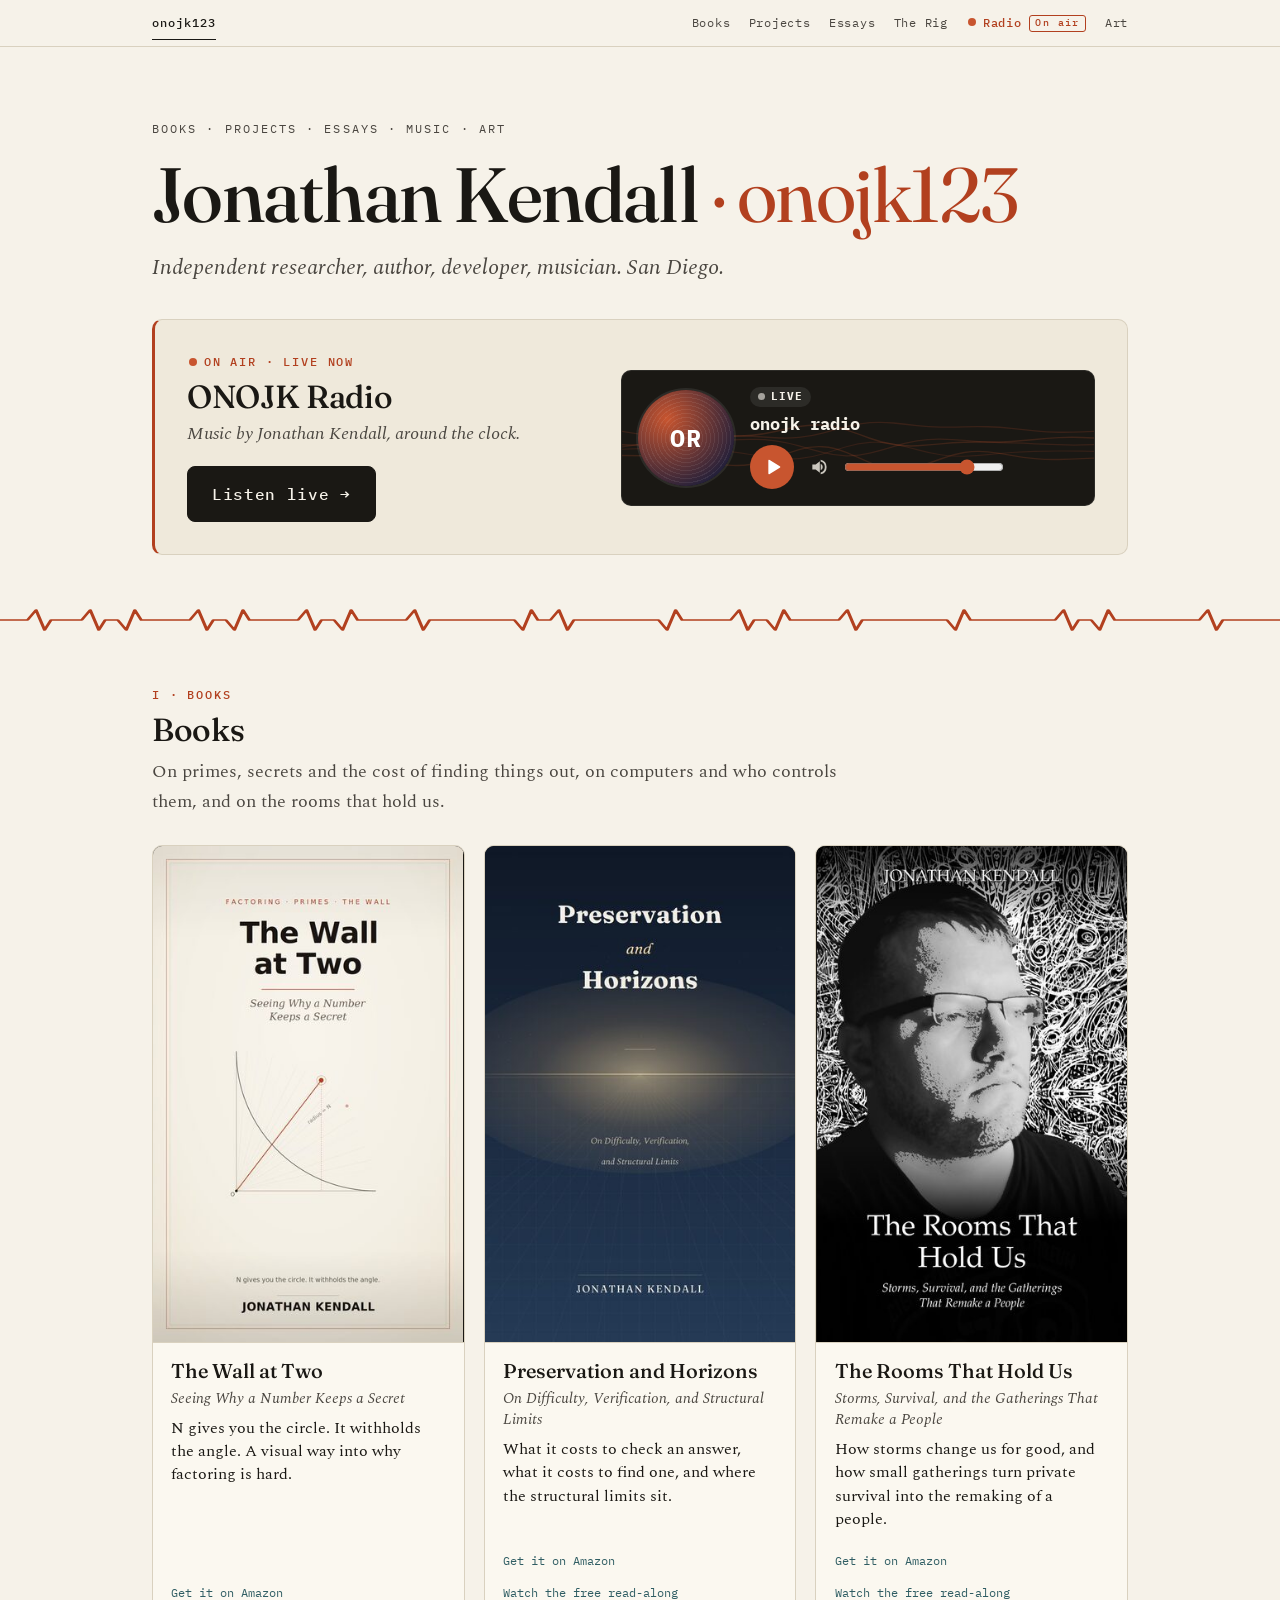
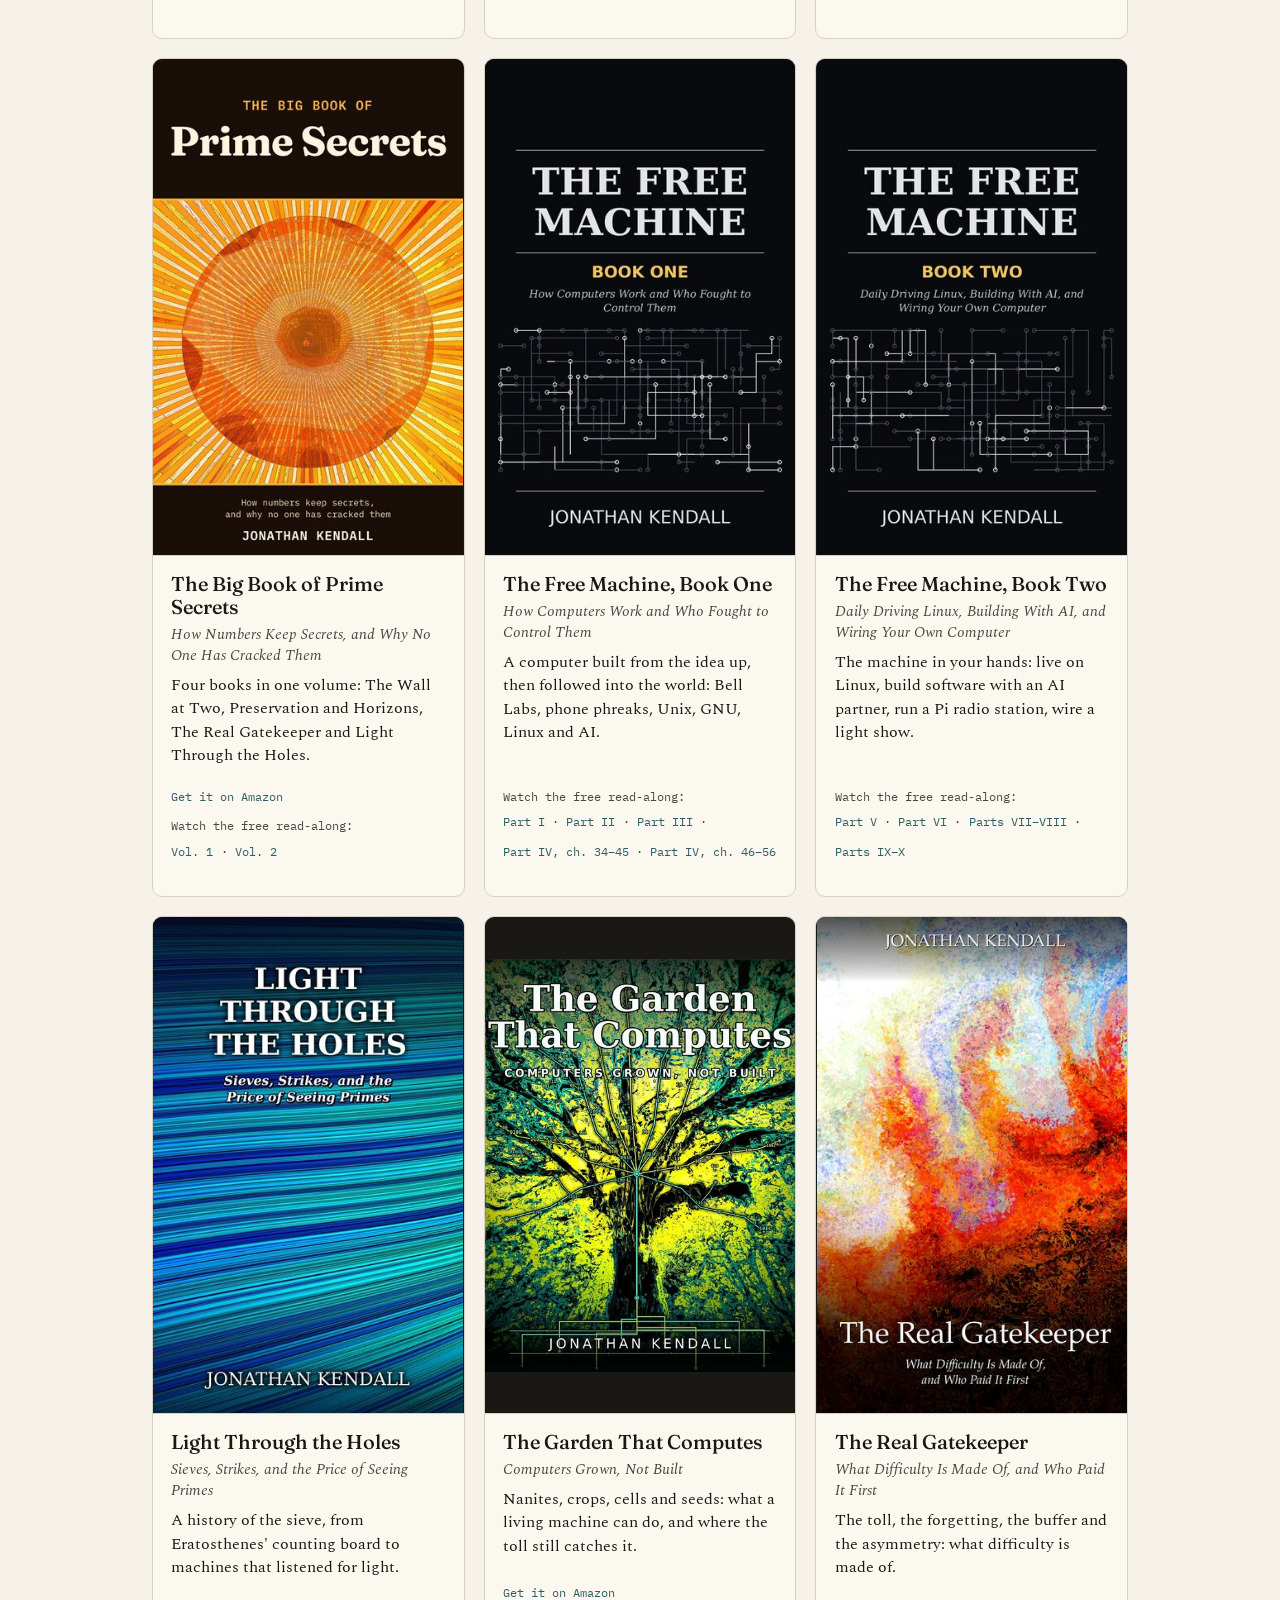
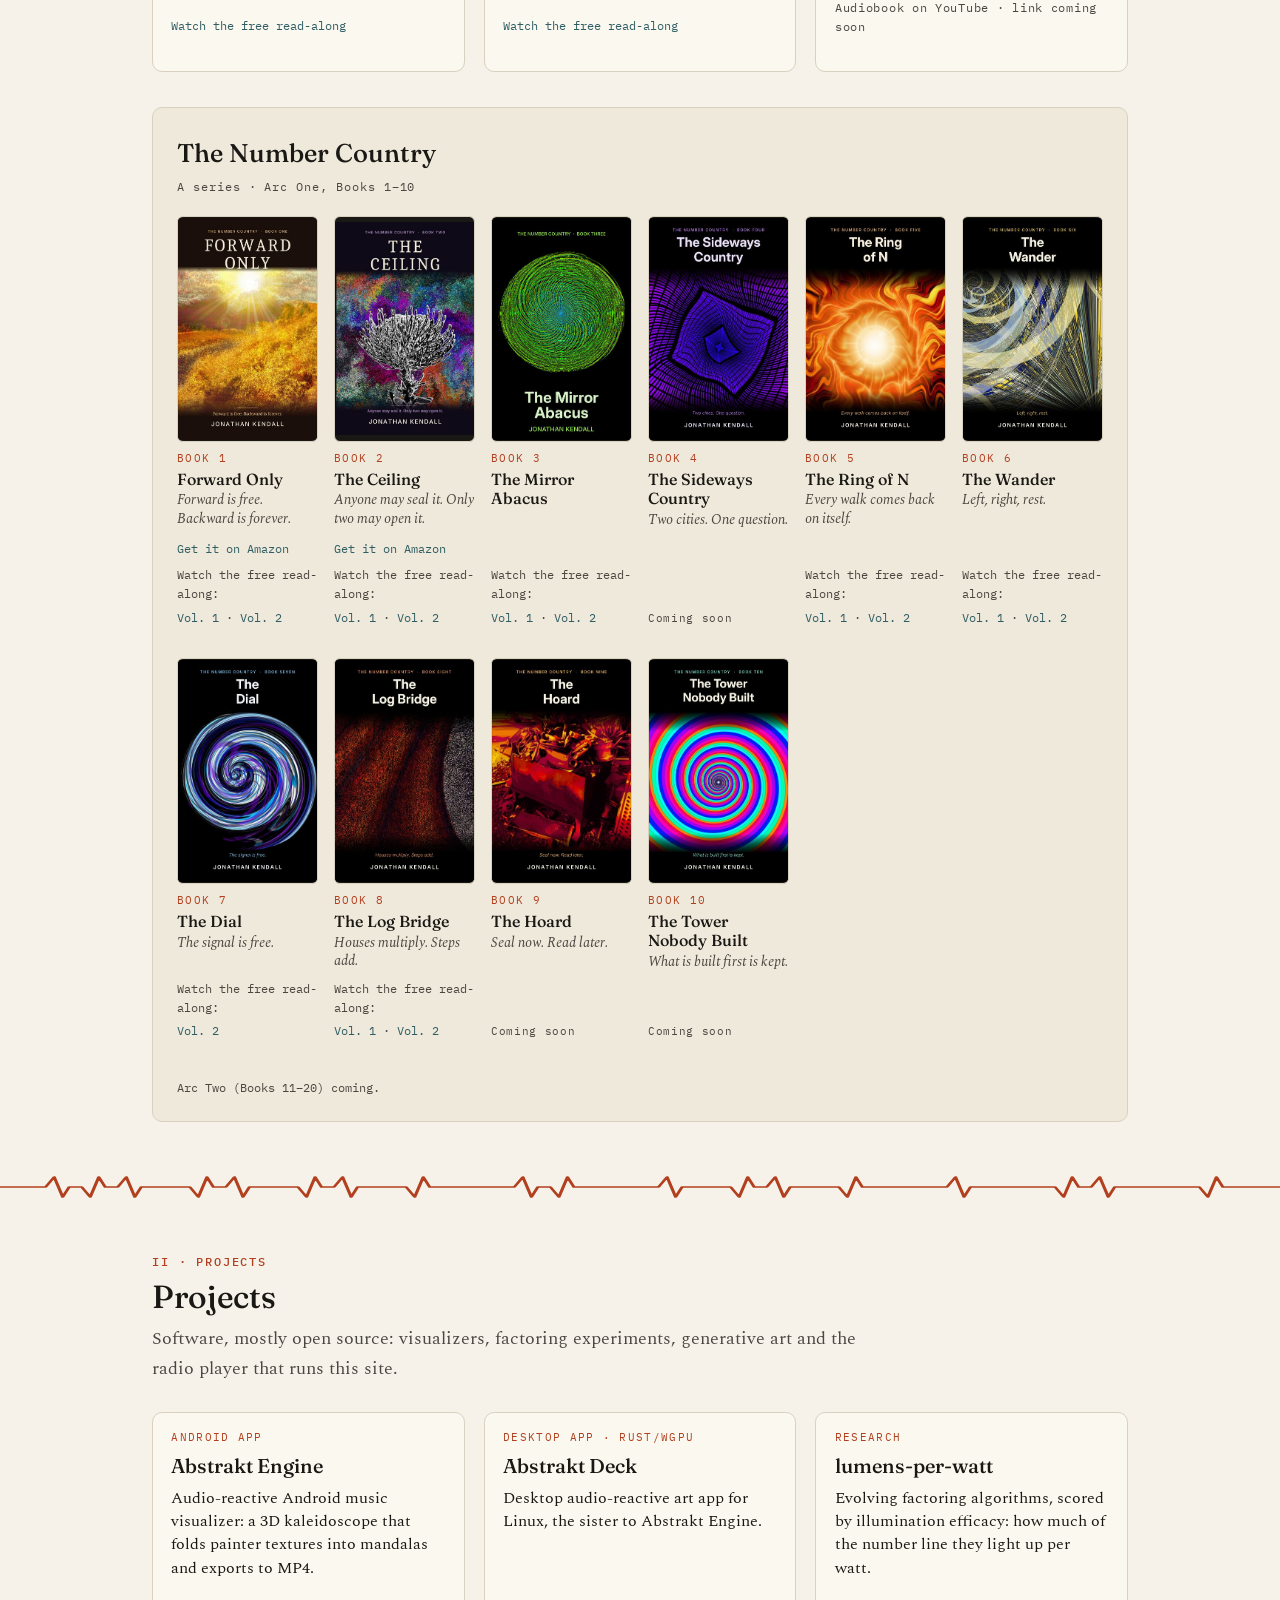
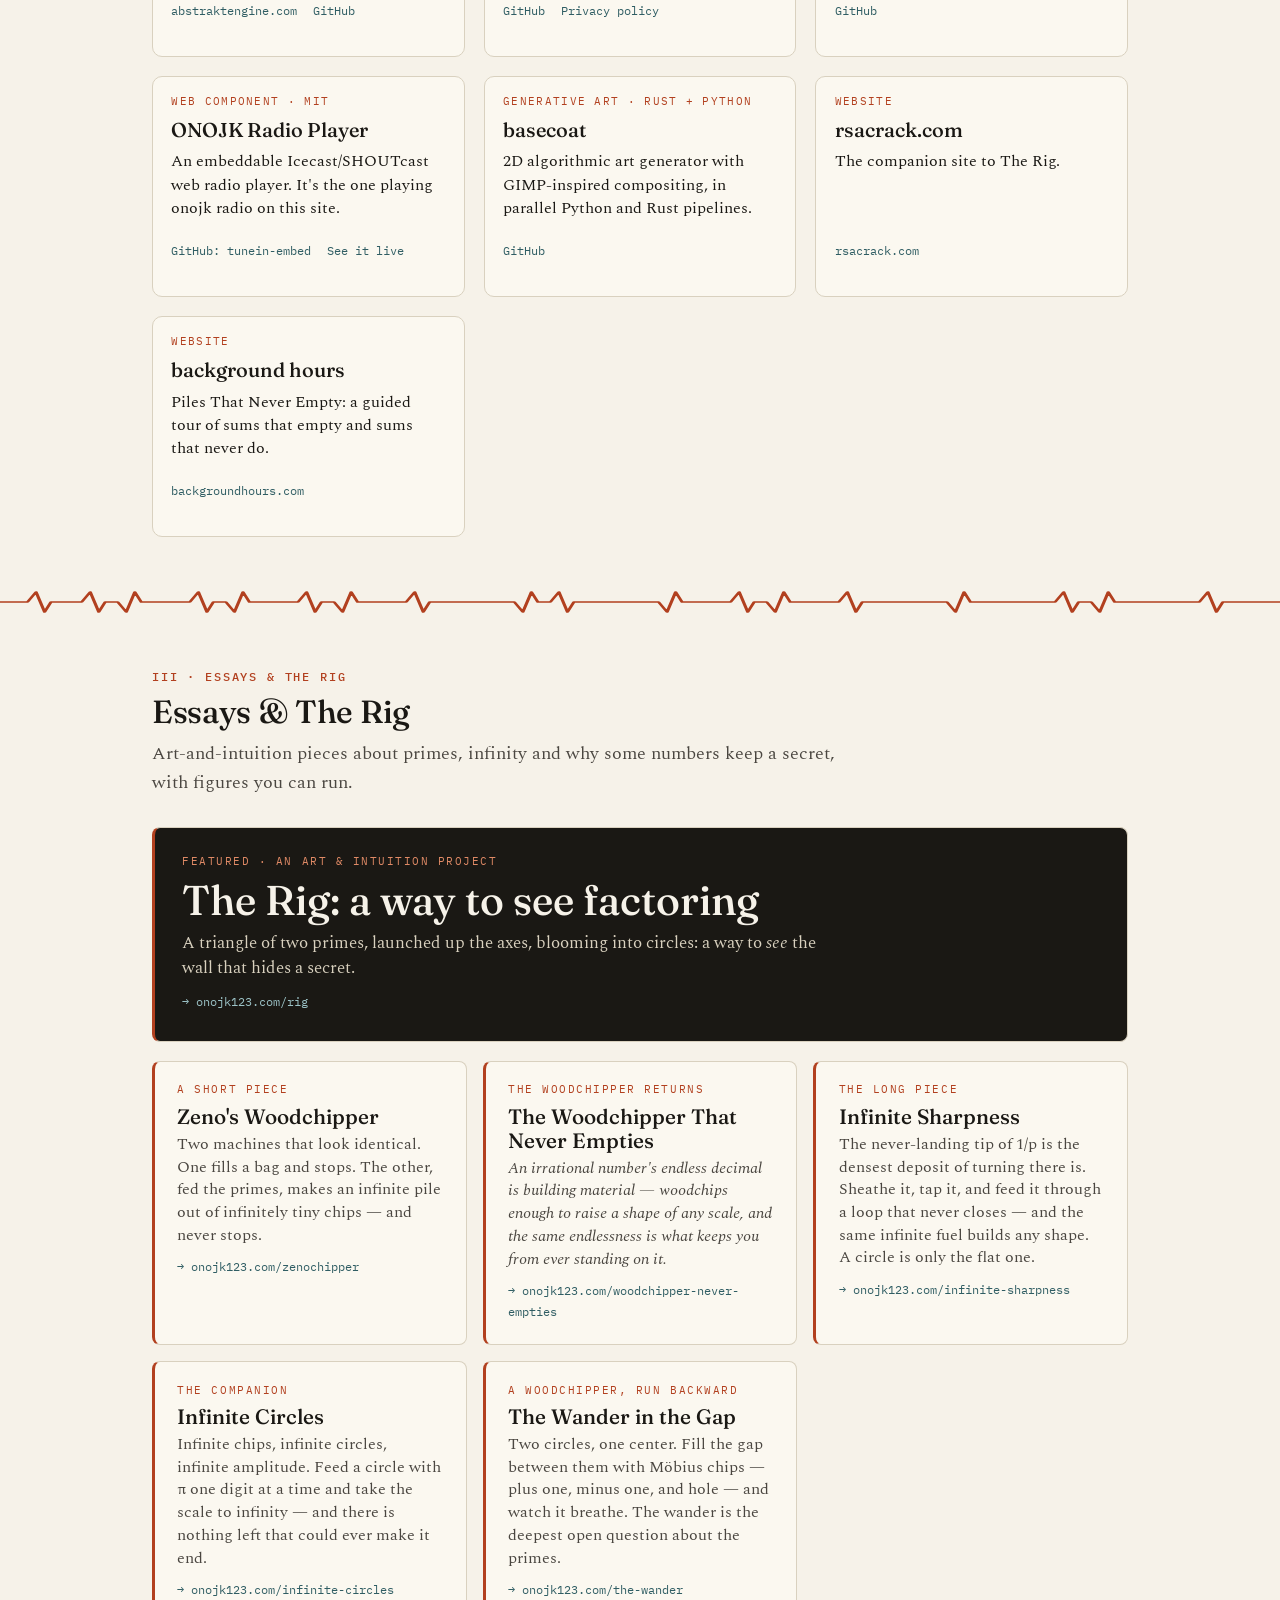
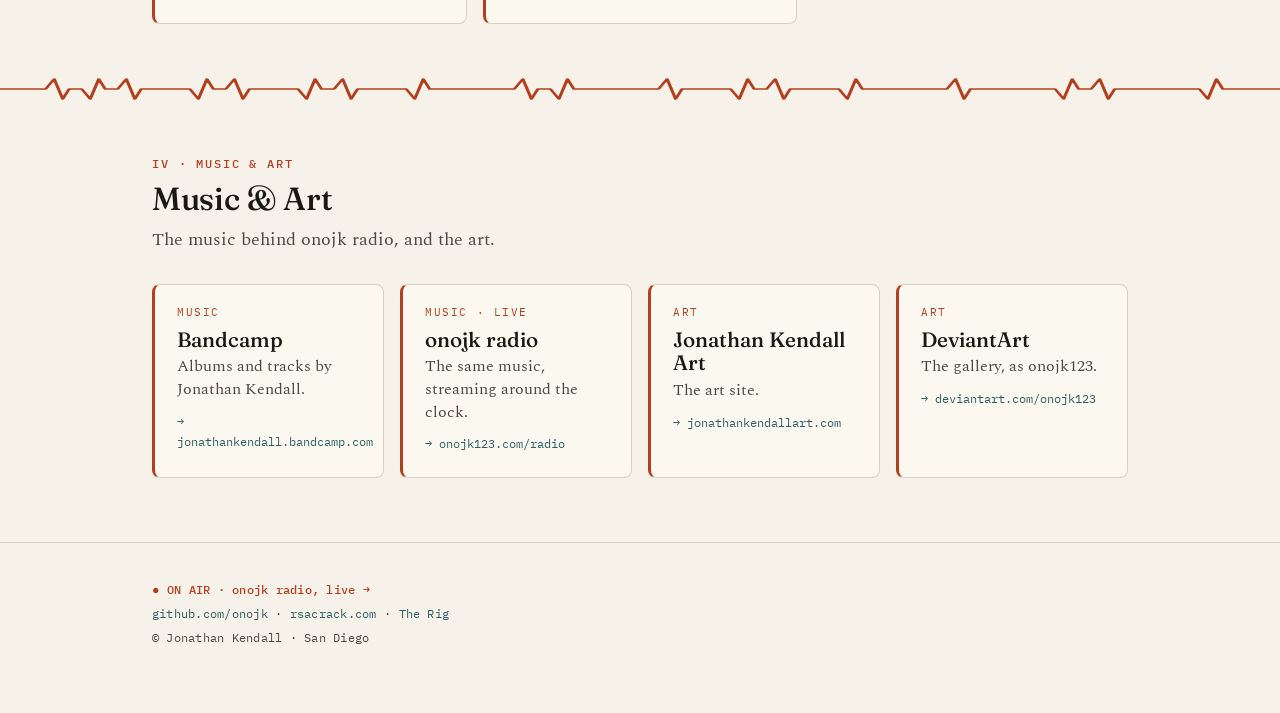
==== commit a2427881: "Link book cards to Amazon listings and read-alongs" ====
--- a/index.html
+++ b/index.html
@@ -109,8 +109,12 @@
   .series .num{font-family:"IBM Plex Mono",monospace;font-size:.68rem;letter-spacing:.12em;color:var(--kink)}
   .series .t{font-family:"Fraunces",serif;font-weight:500;font-size:1rem;line-height:1.2}
   .series .tag{font-size:.85rem;font-style:italic;color:var(--ink-soft);line-height:1.35}
-  .series li a{color:inherit;text-decoration:none;display:flex;flex-direction:column;gap:.15rem}
-  .series li a:hover .t,.series li a:focus-visible .t{color:var(--kink)}
+  .series li .links{padding-top:.35rem;font-size:.72rem;gap:.15rem .8rem}
+  .series li .status{font-size:.68rem}
+  .vols{display:flex;flex-wrap:wrap;gap:.1rem .7rem;align-items:baseline}
+  .vols-l{color:var(--ink-soft);flex-basis:100%}
+  .vols-sep{color:var(--ink-soft)}
+  .vols{gap:.1rem .45rem}
   .series .note{margin:1.3rem 0 0;font-family:"IBM Plex Mono",monospace;font-size:.78rem;color:var(--ink-soft)}
 
   /* ---------- projects ---------- */
@@ -398,6 +402,25 @@
   var okAsin=function(a){return typeof a==='string'&&/^[A-Z0-9]{10}$/.test(a);};
   function el(tag,cls,text){var e=document.createElement(tag);if(cls)e.className=cls;if(text!=null)e.textContent=text;return e;}
   function link(href,text){var a=el('a',null,text);a.href=href;return a;}
+  function ext(href,text){var a=link(href,text);a.target='_blank';a.rel='noopener';return a;}
+  // youtube: "" | "https://..." | [{"label":"Vol. 1","url":"https://..."}, ...]
+  function videos(y){if(!y)return[];if(typeof y==='string')return[{url:y}];return y.filter(function(v){return v&&v.url;});}
+  function linkRow(b,fallback){
+    var row=el('p','links');
+    if(okAsin(b.asin))row.appendChild(ext(AMZ+b.asin,'Get it on Amazon'));
+    var v=videos(b.youtube);
+    if(v.length===1&&!v[0].label)row.appendChild(ext(v[0].url,'Watch the free read-along'));
+    else if(v.length){
+      var g=el('span','vols');g.appendChild(el('span','vols-l','Watch the free read-along:'));
+      v.forEach(function(x,i){var a=ext(x.url,x.label||('Part '+(i+1)));
+        a.setAttribute('aria-label','Watch the free read-along of '+b.title+', '+(x.label||('part '+(i+1))));
+        if(i){var sep=el('span','vols-sep','·');sep.setAttribute('aria-hidden','true');g.appendChild(sep);}
+        g.appendChild(a);});
+      row.appendChild(g);
+    }
+    if(!row.childNodes.length)row.appendChild(el('span','status',fallback));
+    return row;
+  }
   function placeholder(title,label){var d=el('div','ph',title);d.setAttribute('role','img');
     d.setAttribute('aria-label','Cover placeholder: '+title);if(label)d.appendChild(el('small',null,label));return d;}
   function cover(src,title,label){
@@ -414,28 +437,22 @@
     body.appendChild(el('h3',null,b.title));
     if(b.subtitle)body.appendChild(el('p','subtitle',b.subtitle));
     if(b.blurb)body.appendChild(el('p','blurb',b.blurb));
-    var links=el('p','links');
-    if(okAsin(b.asin))links.appendChild(link(AMZ+b.asin,'Kindle on Amazon →'));
-    if(b.youtube)links.appendChild(link(b.youtube,'Read-along on YouTube →'));
-    if(!links.childNodes.length)links.appendChild(el('span','status',b.note||'Coming soon'));
+    var links=linkRow(b,b.note||'Coming soon');
     body.appendChild(links);c.appendChild(body);return c;
   }
   function seriesBlock(s){
     var box=el('div','series');
     box.appendChild(el('h3',null,s.name));
-    var anyLink=s.books.some(function(b){return okAsin(b.asin)||b.youtube;});
-    box.appendChild(el('p','meta','A series · '+(s.arc?s.arc+', ':'')+'Books 1–'+s.books.length+(anyLink?'':' · Coming soon')));
+    box.appendChild(el('p','meta','A series · '+(s.arc?s.arc+', ':'')+'Books 1–'+s.books.length));
     if(s.blurb)box.appendChild(el('p','blurb',s.blurb));
     var ol=el('ol');
     s.books.forEach(function(b){
       var li=el('li');
-      var href=okAsin(b.asin)?AMZ+b.asin:(b.youtube||'');
-      var host=li;
-      if(href){host=link(href,'');li.appendChild(host);}
-      host.appendChild(cover(b.cover,b.title,s.name+' · '+b.n));
-      host.appendChild(el('span','num','BOOK '+b.n));
-      host.appendChild(el('span','t',b.title));
-      if(b.tagline)host.appendChild(el('span','tag',b.tagline));
+      li.appendChild(cover(b.cover,b.title,s.name+' · '+b.n));
+      li.appendChild(el('span','num','BOOK '+b.n));
+      li.appendChild(el('span','t',b.title));
+      if(b.tagline)li.appendChild(el('span','tag',b.tagline));
+      li.appendChild(linkRow(b,'Coming soon'));
       ol.appendChild(li);
     });
     box.appendChild(ol);
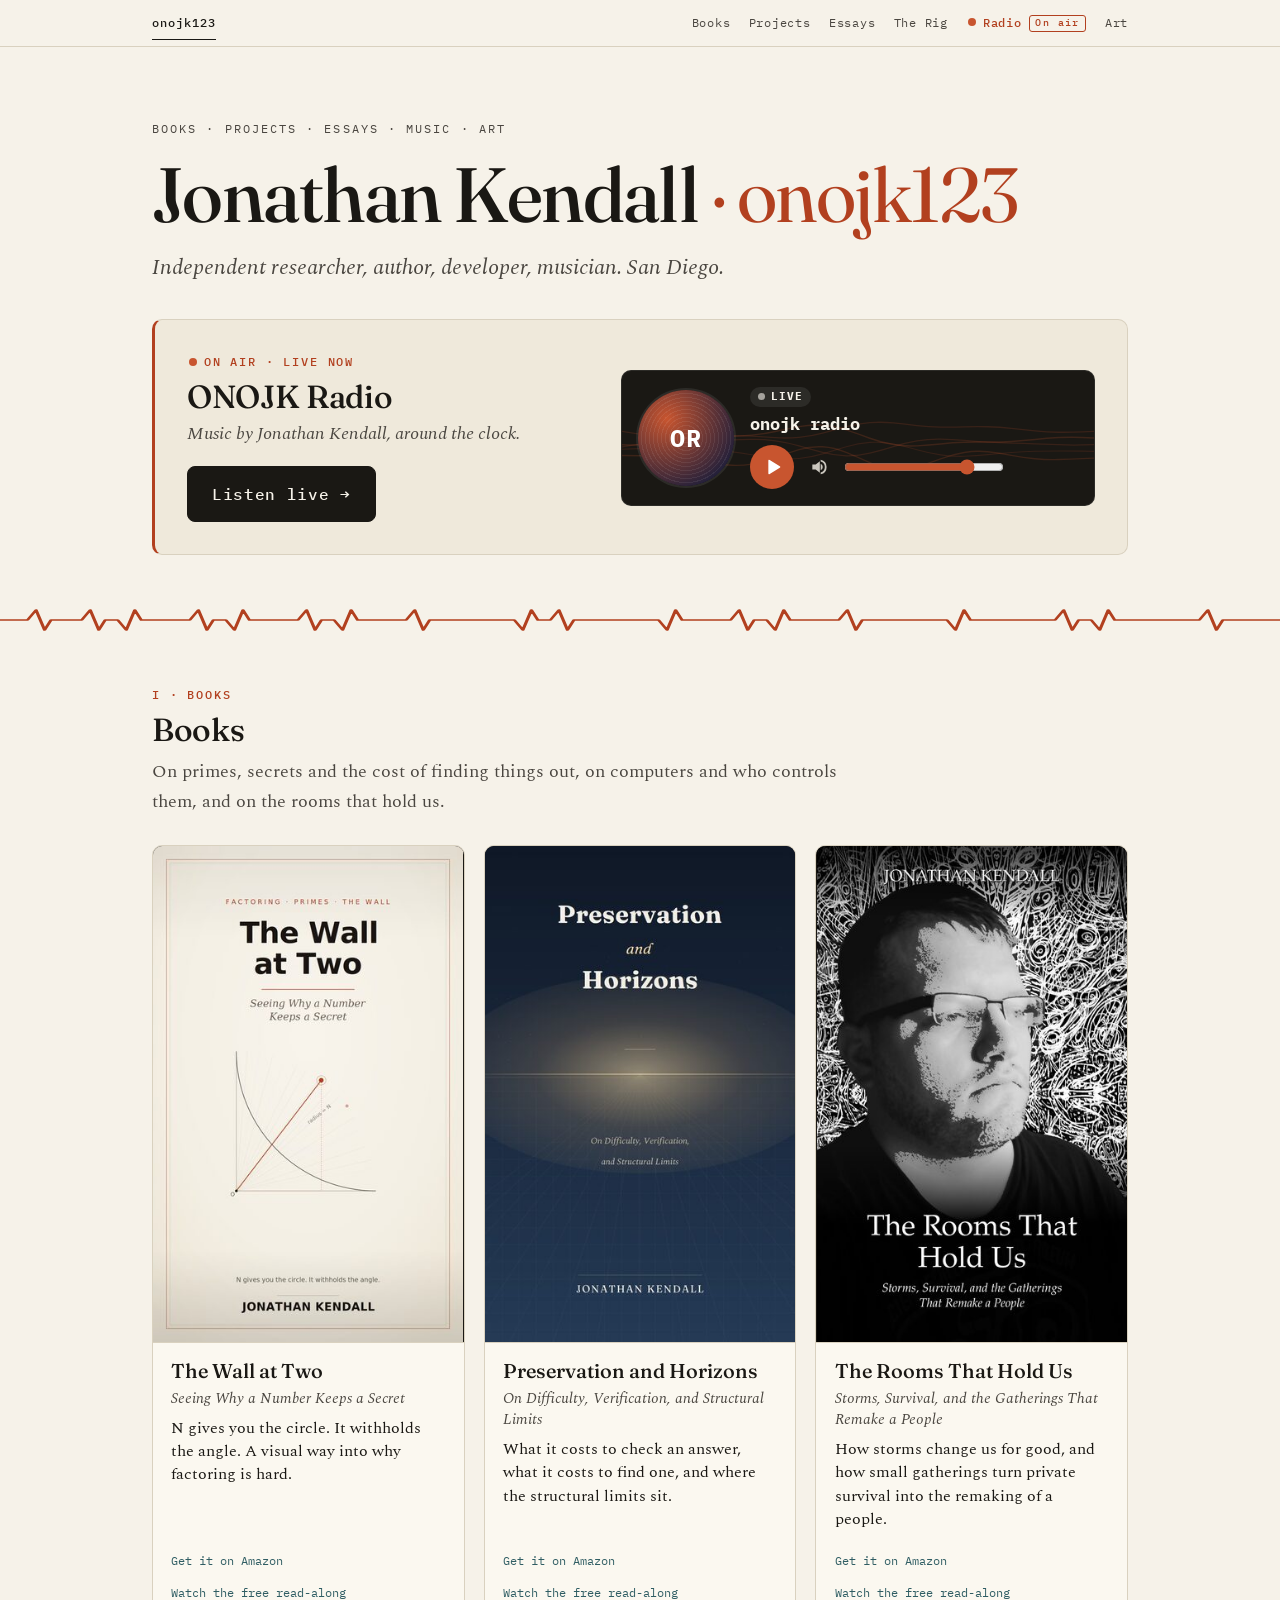
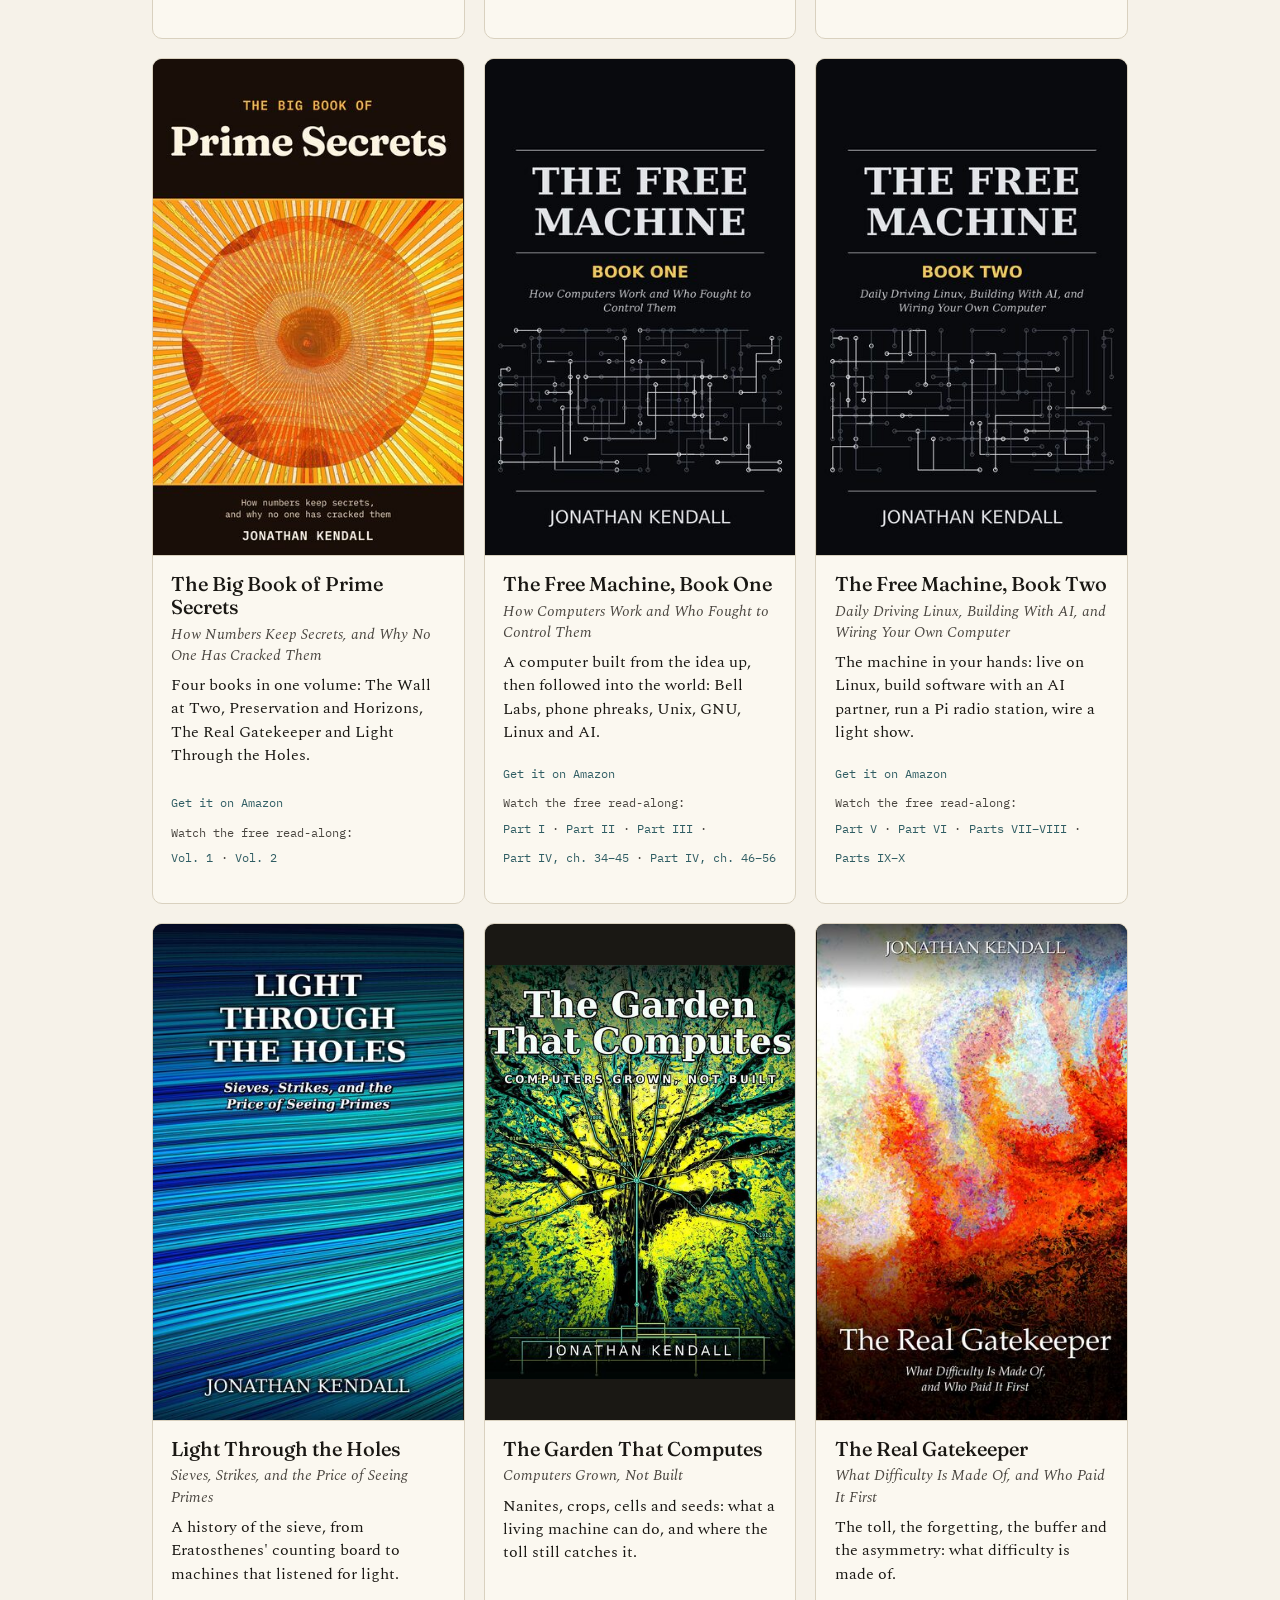
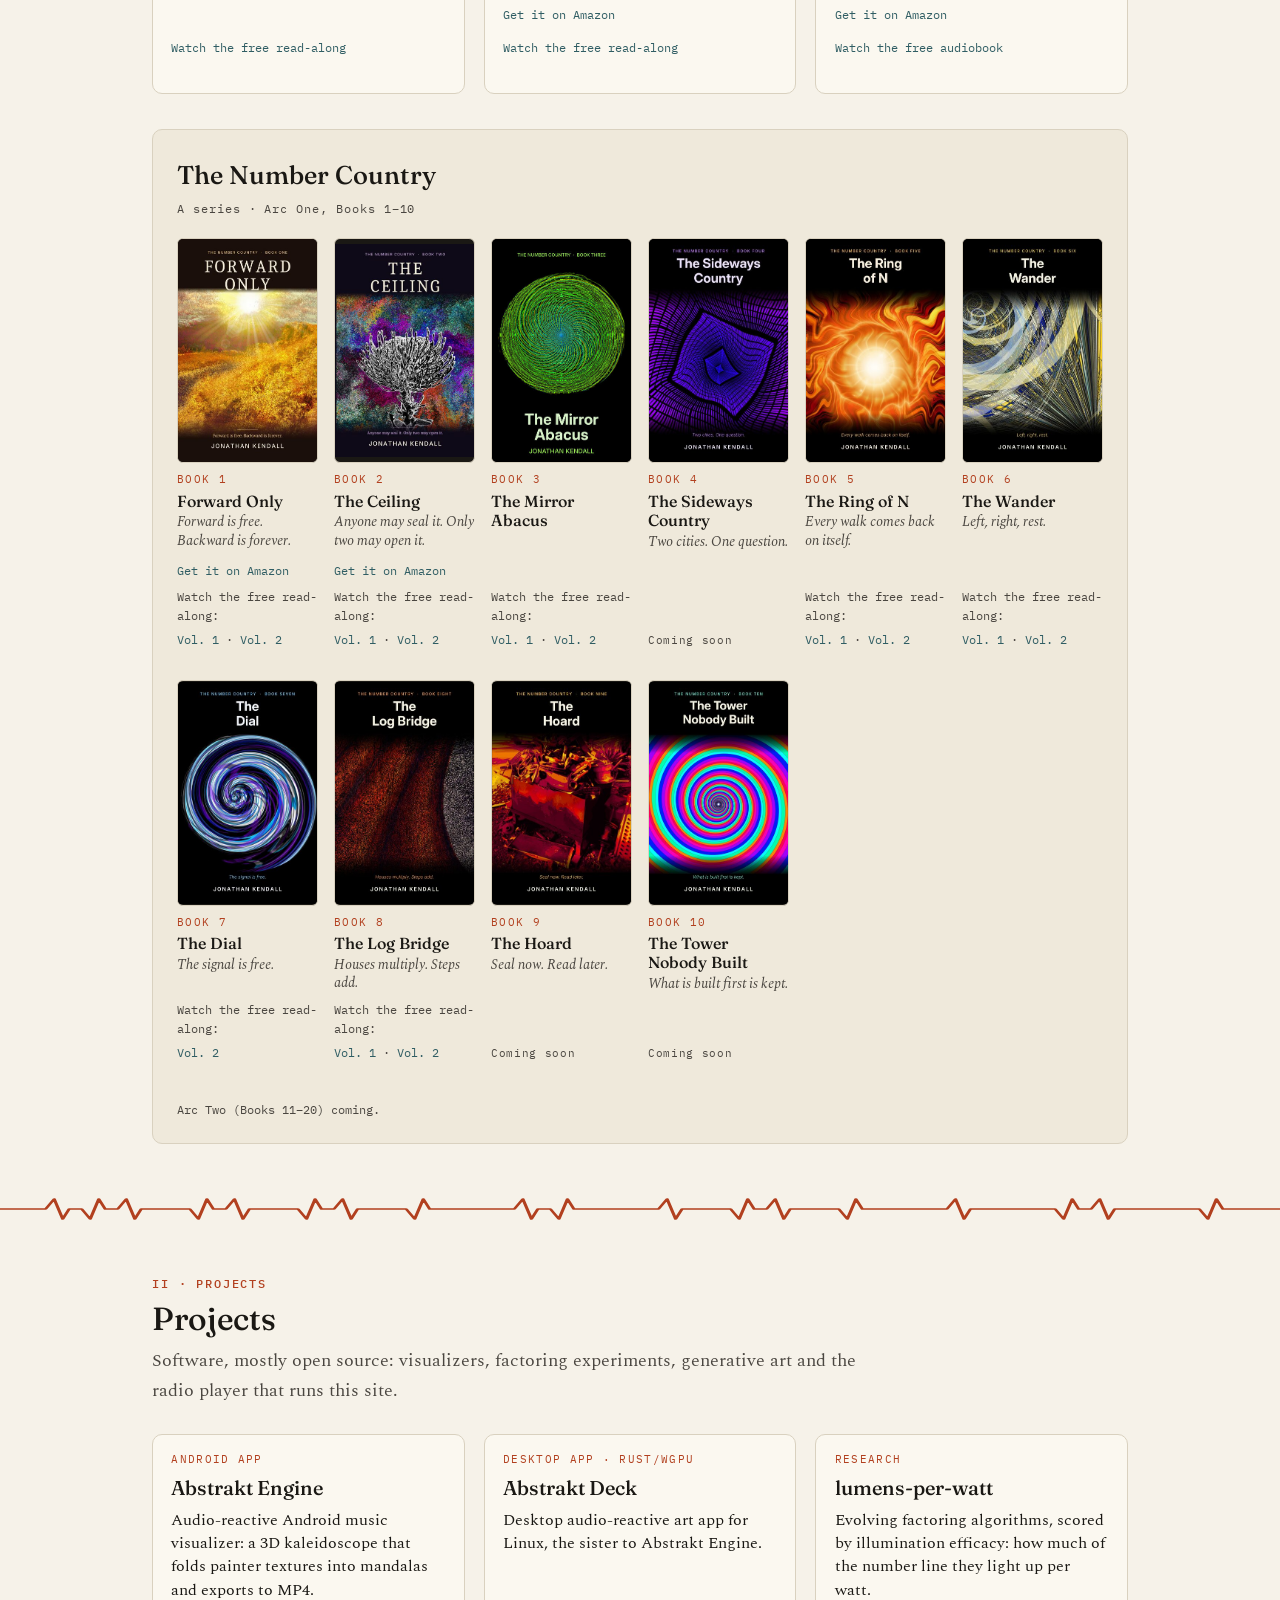
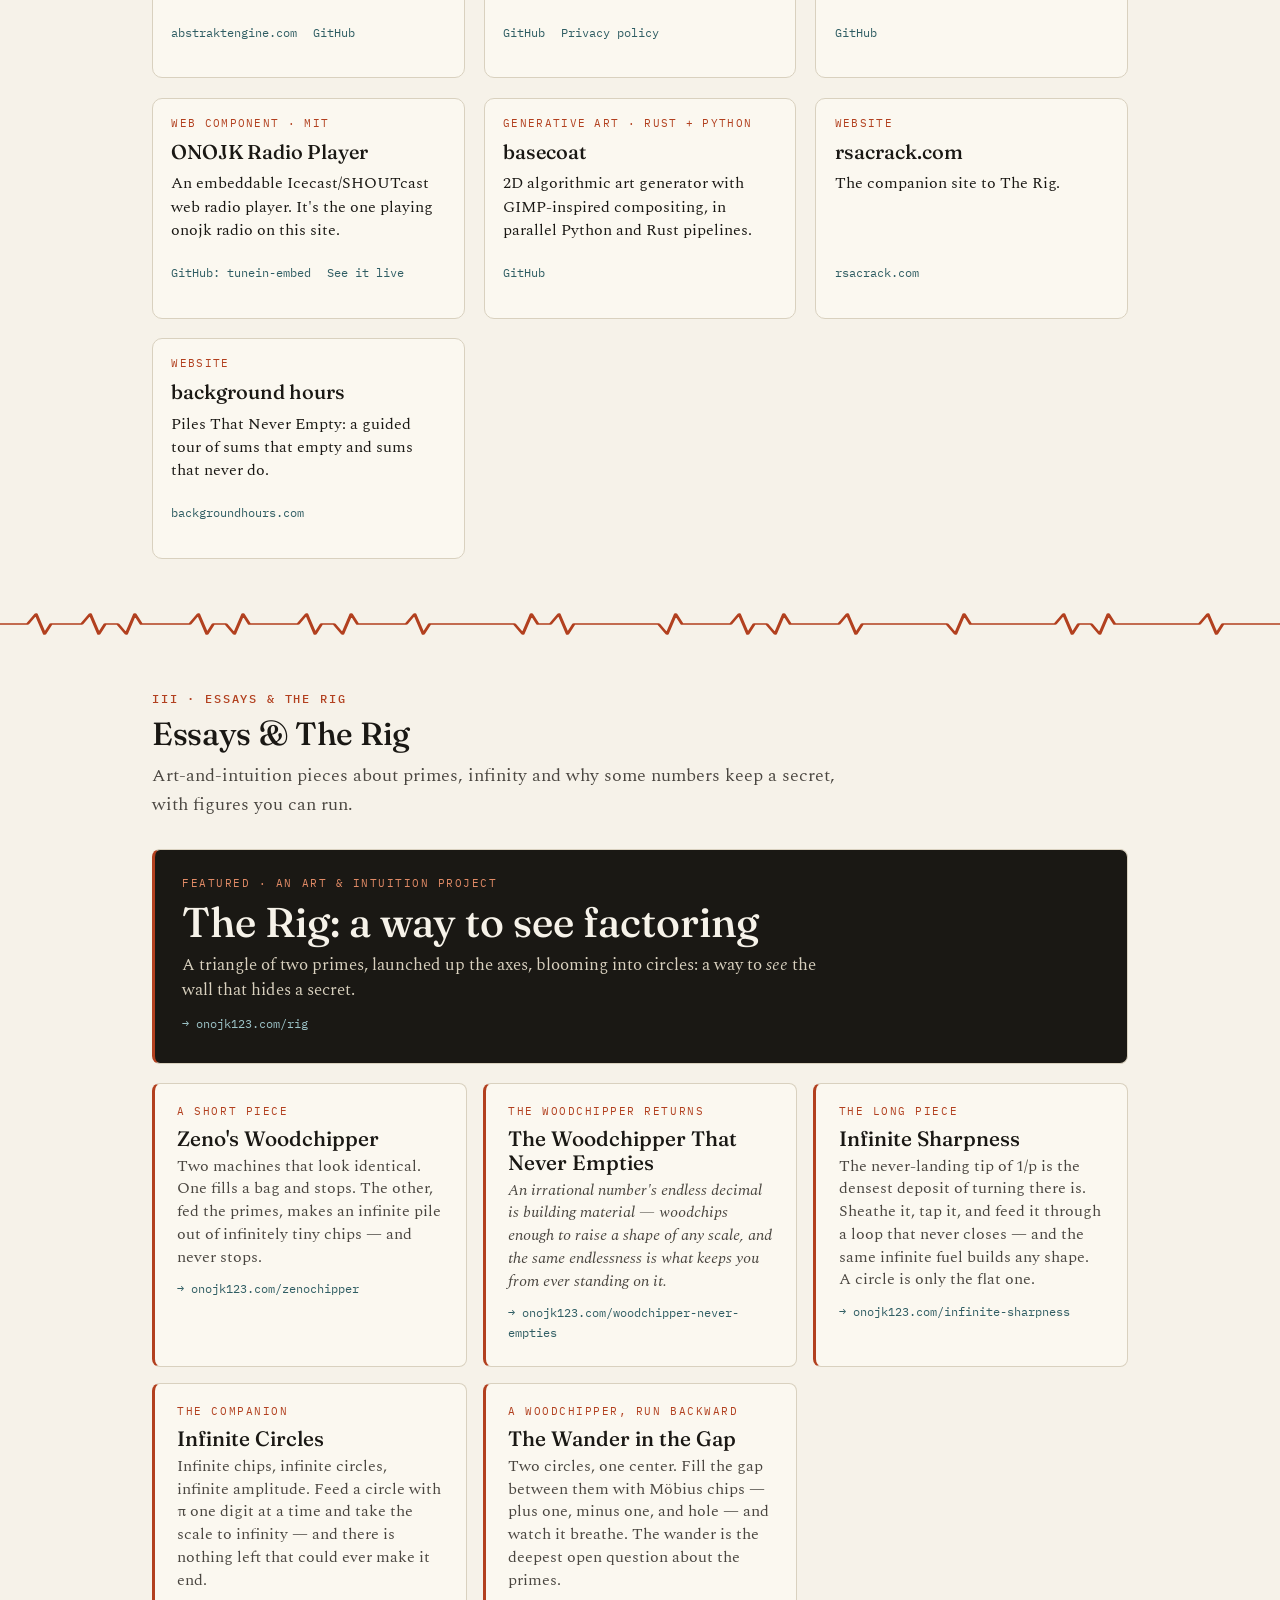
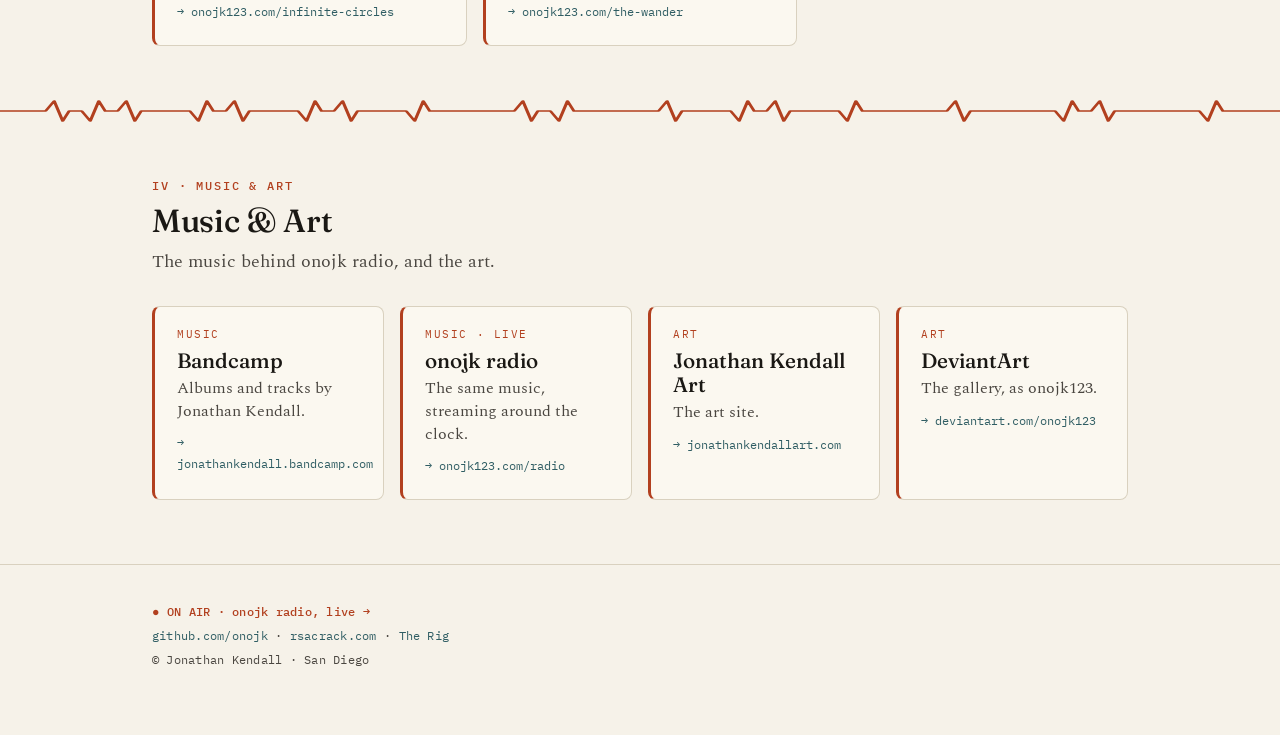
==== commit c7f6a6c6: "Add Real Gatekeeper Kindle and audiobook links" ====
--- a/index.html
+++ b/index.html
@@ -408,12 +408,12 @@
   function linkRow(b,fallback){
     var row=el('p','links');
     if(okAsin(b.asin))row.appendChild(ext(AMZ+b.asin,'Get it on Amazon'));
-    var v=videos(b.youtube);
-    if(v.length===1&&!v[0].label)row.appendChild(ext(v[0].url,'Watch the free read-along'));
+    var v=videos(b.youtube), vl=b.youtubeLabel||'Watch the free read-along';
+    if(v.length===1&&!v[0].label)row.appendChild(ext(v[0].url,vl));
     else if(v.length){
-      var g=el('span','vols');g.appendChild(el('span','vols-l','Watch the free read-along:'));
+      var g=el('span','vols');g.appendChild(el('span','vols-l',vl+':'));
       v.forEach(function(x,i){var a=ext(x.url,x.label||('Part '+(i+1)));
-        a.setAttribute('aria-label','Watch the free read-along of '+b.title+', '+(x.label||('part '+(i+1))));
+        a.setAttribute('aria-label',vl+' of '+b.title+', '+(x.label||('part '+(i+1))));
         if(i){var sep=el('span','vols-sep','·');sep.setAttribute('aria-hidden','true');g.appendChild(sep);}
         g.appendChild(a);});
       row.appendChild(g);
